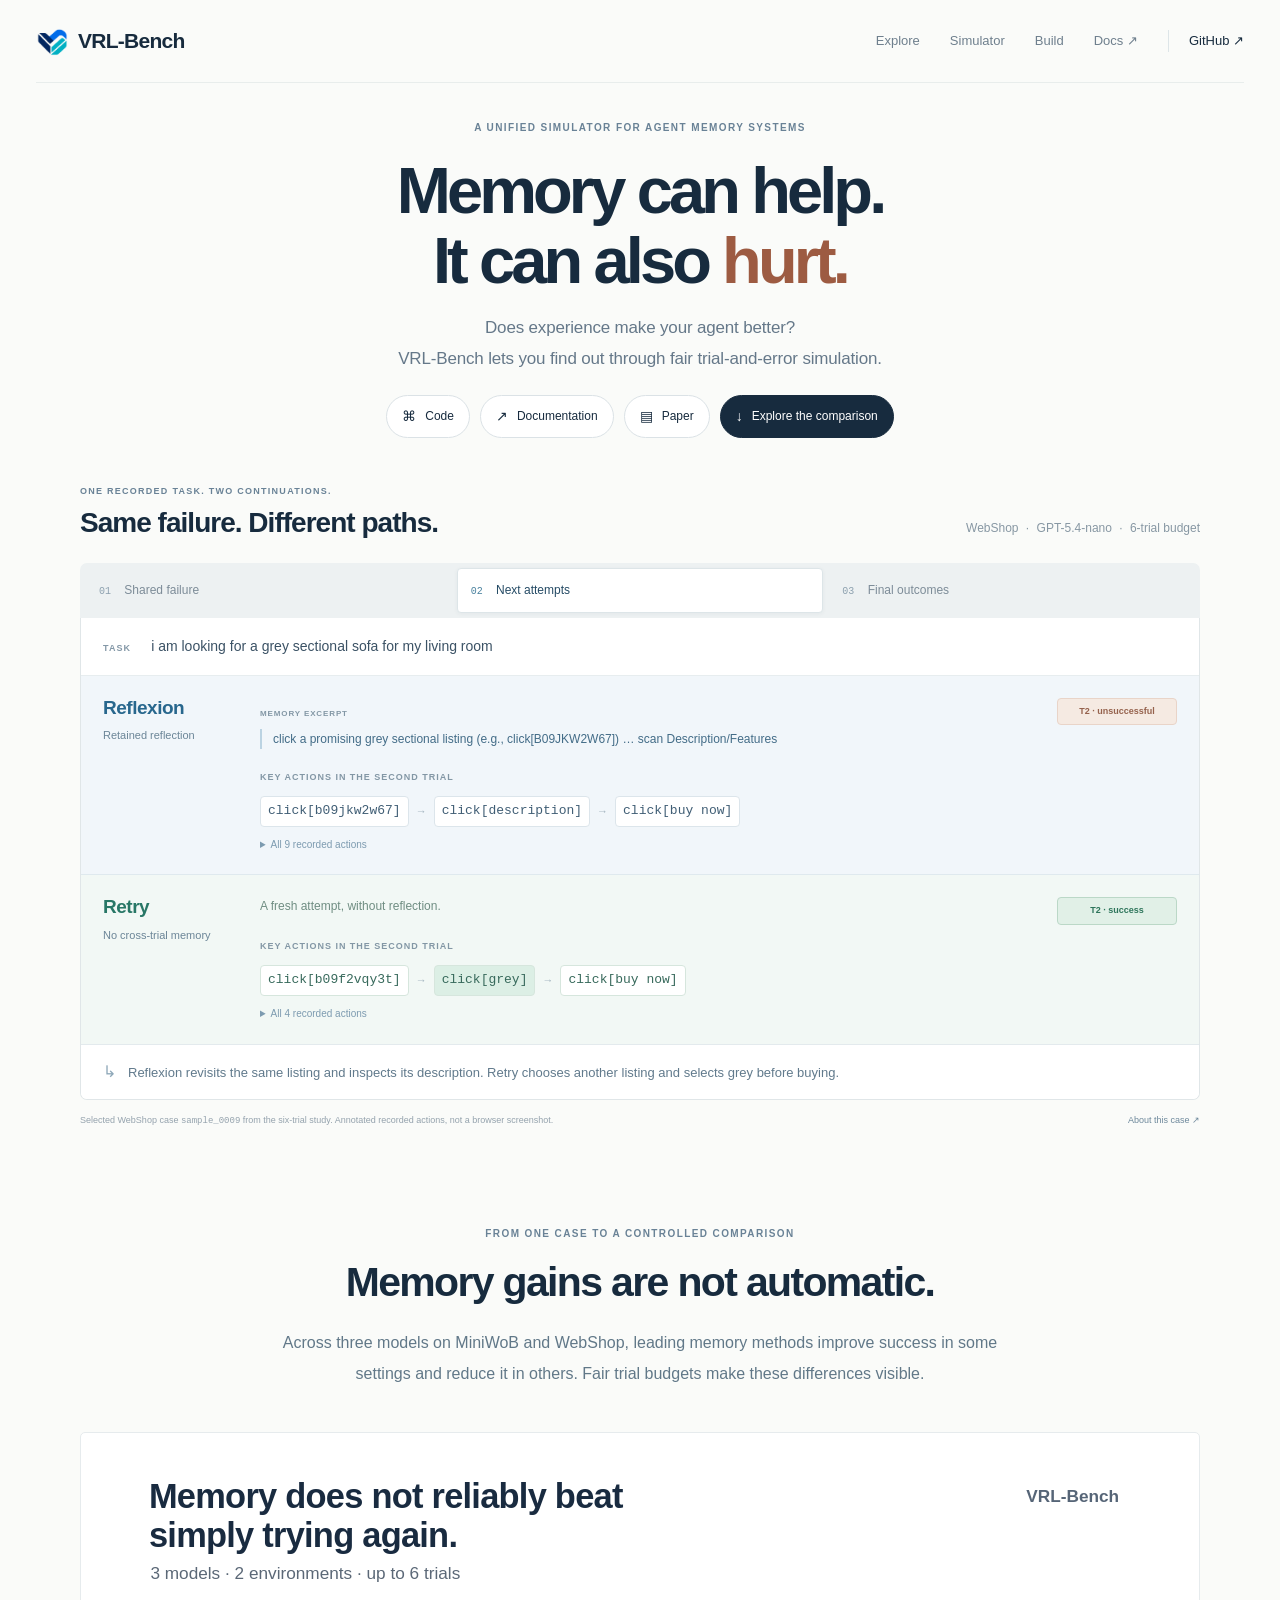
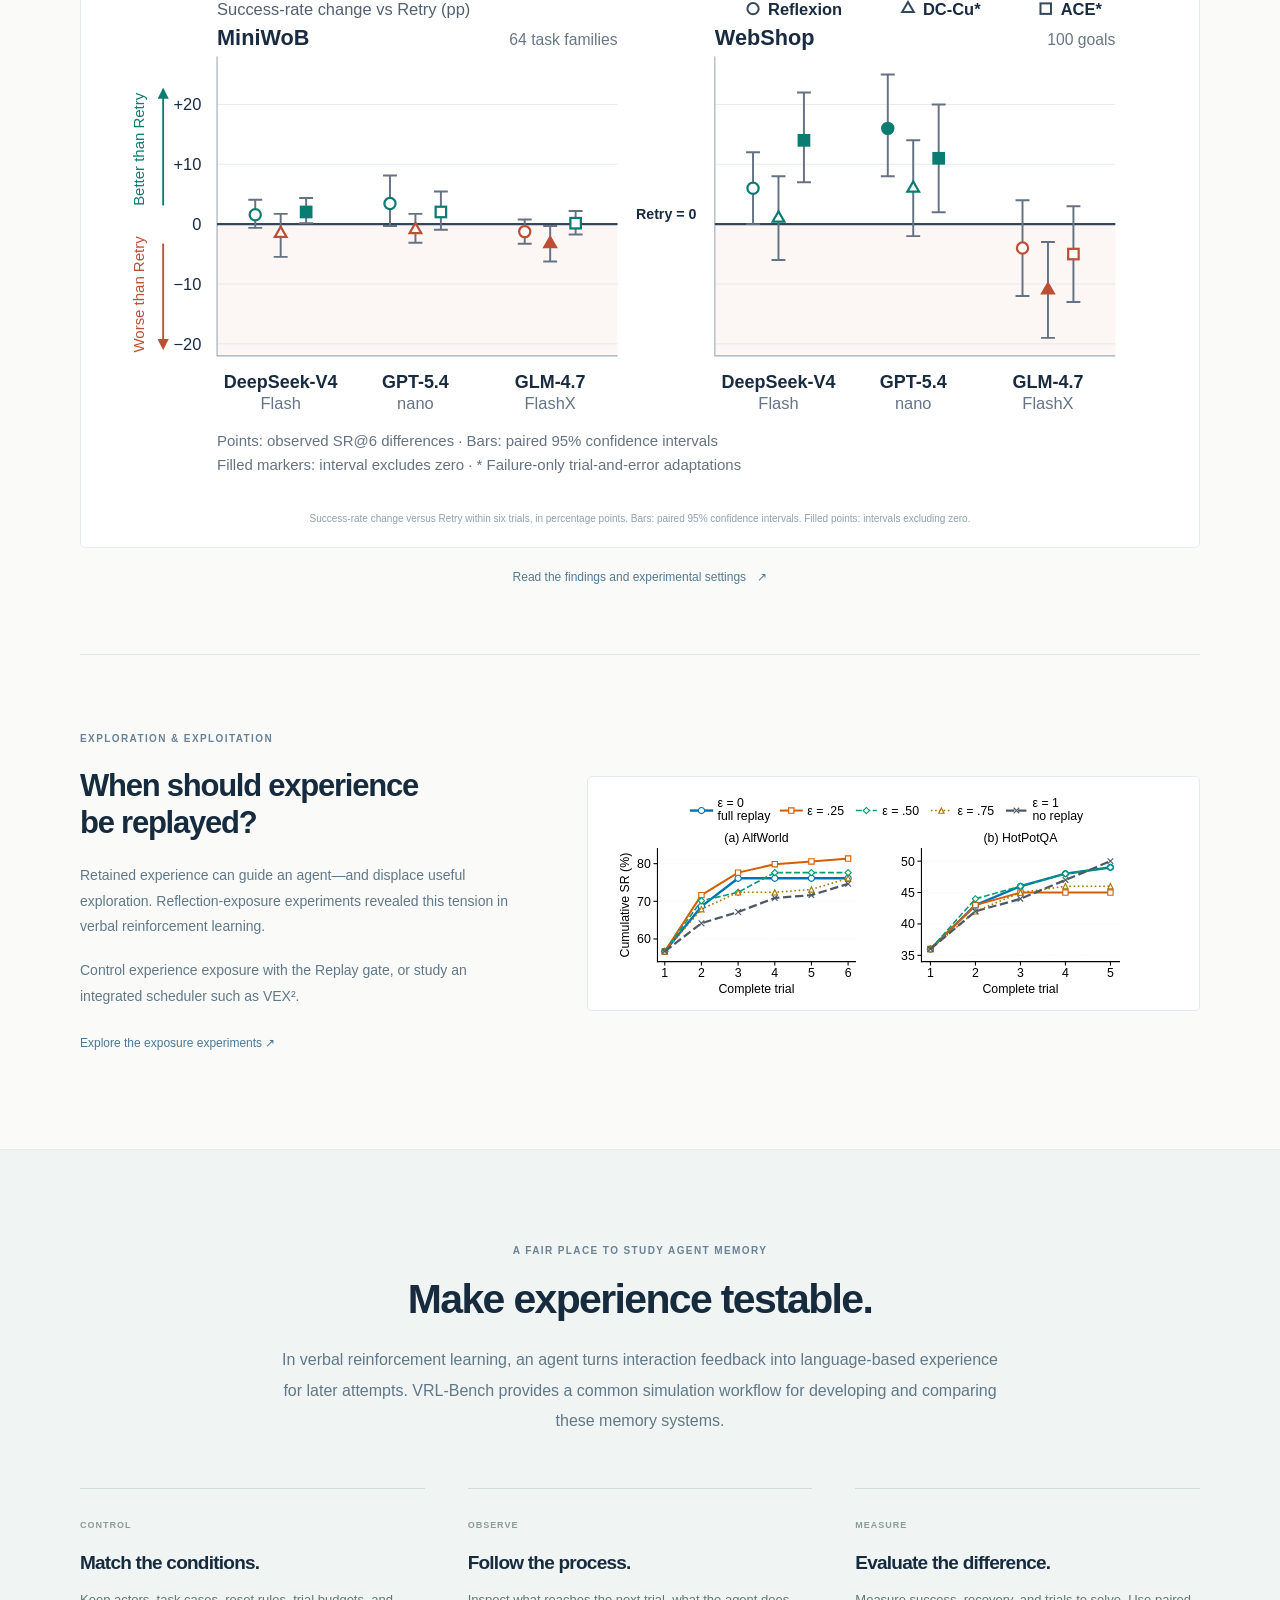
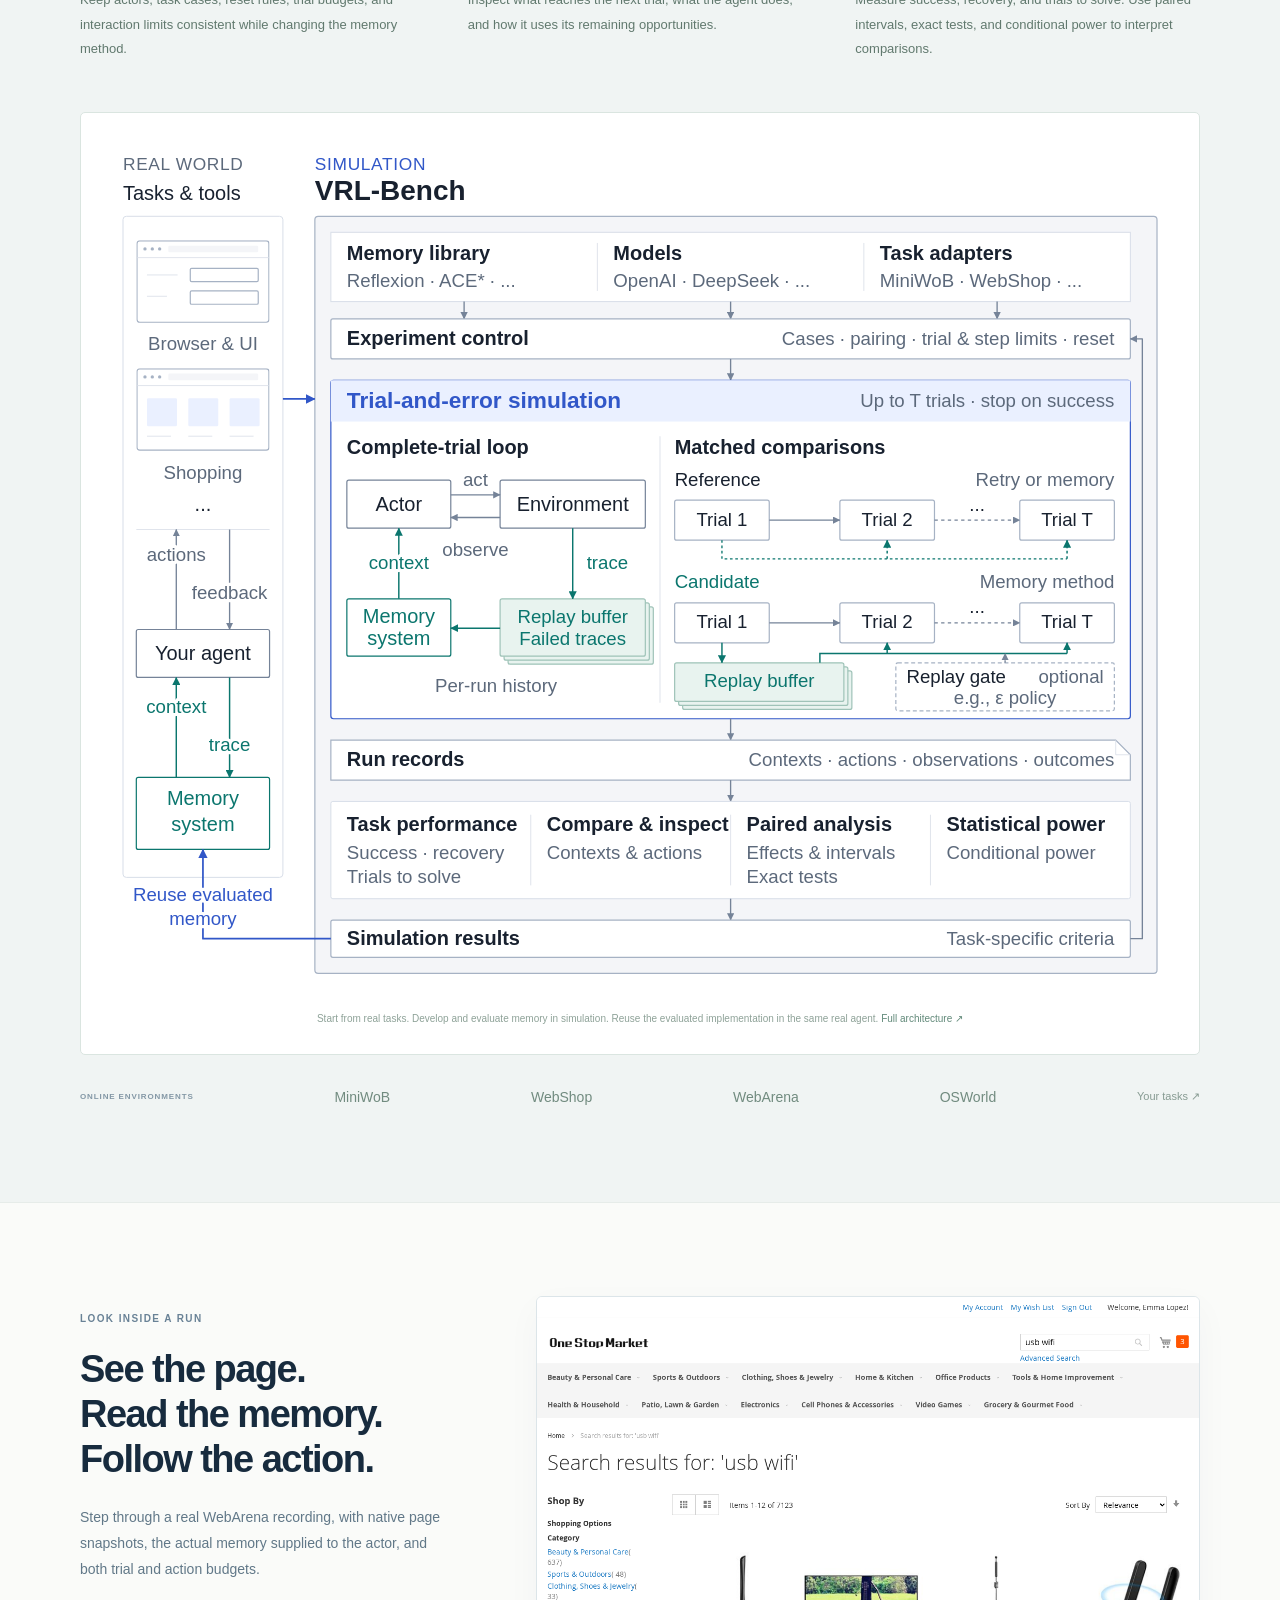
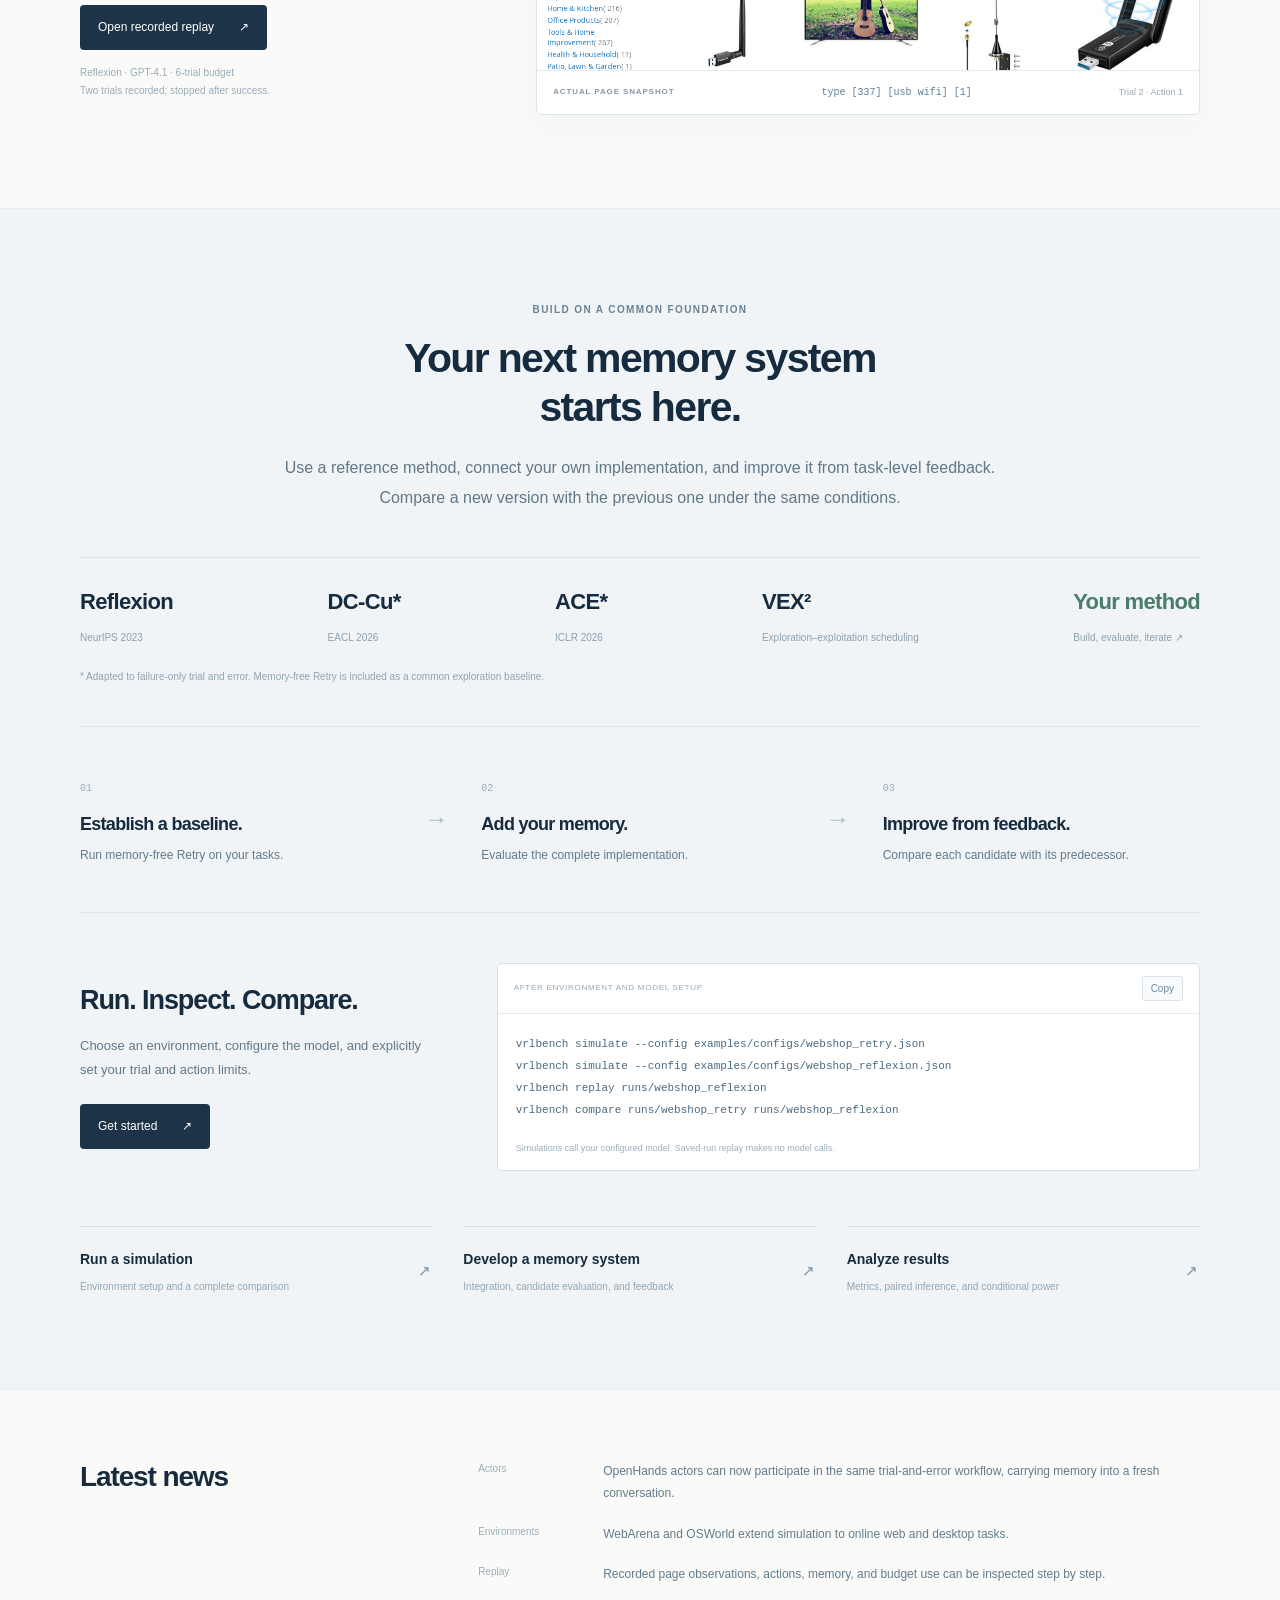
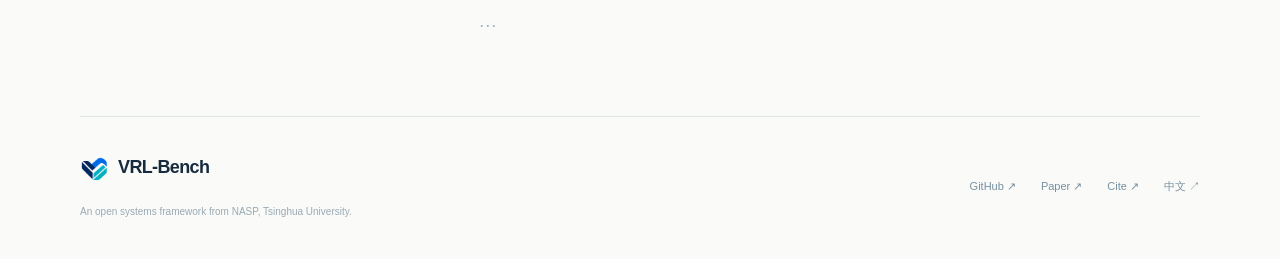
==== website/index.html @ 1a3f20dd "feat: add VRL-Bench project website" ====
<!doctype html>
<html lang="en">
<head>
  <meta charset="utf-8">
  <meta name="viewport" content="width=device-width, initial-scale=1">
  <meta name="description" content="VRL-Bench is a unified simulator for fair comparison of agent memory systems. Follow real trial-and-error comparisons, study experience exposure, and develop your own memory implementation.">
  <meta name="theme-color" content="#fafbf9">
  <title>VRL-Bench — A Unified Simulator for Agent Memory Systems</title>
  <link rel="icon" href="assets/mark.png">
  <link rel="stylesheet" href="styles.css">
  <script src="assets/paired-case.js" defer></script>
  <script src="assets/replay-data.js" defer></script>
  <script src="app.js" defer></script>
  <script src="recorded-viewer.js" defer></script>
</head>
<body>
  <a class="skip-link" href="#main">Skip to content</a>
  <header class="site-header">
    <a class="brand" href="#" aria-label="VRL-Bench home"><img src="assets/mark.png" width="32" height="32" alt=""><span>VRL-Bench</span></a>
    <nav aria-label="Main navigation"><a href="#comparison">Explore</a><a href="#simulator">Simulator</a><a href="#build">Build</a><a href="https://github.com/vrl-bench/vrlbench/blob/main/docs/QUICKSTART.md">Docs ↗</a><a class="nav-github" href="https://github.com/vrl-bench/vrlbench">GitHub ↗</a></nav>
  </header>

  <main id="main">
    <section class="hero wrap">
      <p class="eyebrow">A UNIFIED SIMULATOR FOR AGENT MEMORY SYSTEMS</p>
      <h1>Memory can help.<br>It can also <span>hurt.</span></h1>
      <p class="hero-lead">Does experience make your agent better?<br> VRL-Bench lets you find out through fair trial-and-error simulation.</p>
      <div class="resource-links"><a href="https://github.com/vrl-bench/vrlbench"><span aria-hidden="true">⌘</span> Code</a><a href="https://github.com/vrl-bench/vrlbench/blob/main/docs/QUICKSTART.md"><span aria-hidden="true">↗</span> Documentation</a><a href="https://arxiv.org/abs/2609.12404"><span aria-hidden="true">▤</span> Paper</a><a class="resource-active" href="#comparison"><span aria-hidden="true">↓</span> Explore the comparison</a></div>
    </section>

    <section class="case-study wrap" id="comparison" aria-labelledby="case-heading">
      <div class="case-heading"><div><p class="eyebrow">ONE RECORDED TASK. TWO CONTINUATIONS.</p><h2 id="case-heading">Same failure. Different paths.</h2></div><span class="case-source">WebShop <span>·</span> <span id="case-model">GPT-5.4-nano</span> <span>·</span> 6-trial budget</span></div>
      <div class="story-tabs" role="tablist" aria-label="Explore a recorded paired comparison"><button id="story-tab-0" role="tab" aria-controls="story-panel" aria-selected="false" tabindex="-1" data-stage="0"><span>01</span> Shared failure</button><button id="story-tab-1" role="tab" aria-controls="story-panel" aria-selected="true" tabindex="0" data-stage="1"><span>02</span> Next attempts</button><button id="story-tab-2" role="tab" aria-controls="story-panel" aria-selected="false" tabindex="-1" data-stage="2"><span>03</span> Final outcomes</button></div>
      <div class="story-panel" id="story-panel" role="tabpanel" aria-labelledby="story-tab-1">
        <div class="task-line"><span>TASK</span><p id="case-task">i am looking for a grey sectional sofa for my living room</p></div>
        <div id="shared-scene" hidden><div class="shared-label"><span class="small-label">IDENTICAL FIRST TRIAL</span><span class="badge failure">Unsuccessful</span></div><div class="action-flow" id="shared-actions"></div><p class="shared-memory">No cross-trial memory in either condition.</p></div>
        <div id="paths-scene">
          <article class="method-row reflection-row"><div class="method-name"><h3>Reflexion</h3><span>Retained reflection</span></div><div class="path-detail"><div class="memory-quote"><span class="small-label">MEMORY EXCERPT</span><blockquote id="memory-excerpt"></blockquote></div><div class="path-actions"><span class="small-label">KEY ACTIONS IN THE SECOND TRIAL</span><div class="action-flow" id="reflexion-actions"></div></div></div><span class="badge failure">T2 · unsuccessful</span></article>
          <article class="method-row retry-row"><div class="method-name"><h3>Retry</h3><span>No cross-trial memory</span></div><div class="path-detail"><p class="empty-memory">A fresh attempt, without reflection.</p><div class="path-actions"><span class="small-label">KEY ACTIONS IN THE SECOND TRIAL</span><div class="action-flow" id="retry-actions"></div></div></div><span class="badge success">T2 · success</span></article>
        </div>
        <div id="outcomes-scene" hidden>
          <div class="outcome-method"><div><h3>Reflexion</h3><p>Unsolved through trial 6</p></div><div class="trial-marks" id="reflexion-outcomes"></div></div>
          <div class="outcome-method"><div><h3>Retry</h3><p>Solved on trial 2; stopped</p></div><div class="trial-marks" id="retry-outcomes"></div></div>
        </div>
        <div class="story-explanation"><span class="explanation-mark" aria-hidden="true">↳</span><p id="story-explanation"></p></div>
      </div>
      <div class="case-footnote"><p>Selected WebShop case <code>sample_0009</code> from the six-trial study. Annotated recorded actions, not a browser screenshot.</p><a href="https://github.com/vrl-bench/vrlbench/blob/main/docs/RESEARCH.md#follow-what-memory-changes">About this case ↗</a></div>
    </section>

    <section class="section finding-section wrap" id="findings">
      <div class="section-title"><p class="eyebrow">FROM ONE CASE TO A CONTROLLED COMPARISON</p><h2>Memory gains are not automatic.</h2><p>Across three models on MiniWoB and WebShop, leading memory methods improve success in some settings and reduce it in others. Fair trial budgets make these differences visible.</p></div>
      <figure class="effects-figure"><a href="assets/memory-effects.svg" aria-label="Open the full-size comparison figure"><img src="assets/memory-effects.svg" alt="All eighteen success-rate changes versus memory-free Retry for Reflexion, DC-Cu* and ACE*, across three models on MiniWoB and WebShop. Positive and negative changes appear, with paired 95 percent confidence intervals." loading="lazy"></a><figcaption>Success-rate change versus Retry within six trials, in percentage points. Bars: paired 95% confidence intervals. Filled points: intervals excluding zero.</figcaption></figure>
      <p class="research-link"><a href="https://github.com/vrl-bench/vrlbench/blob/main/docs/RESEARCH.md">Read the findings and experimental settings <span aria-hidden="true">↗</span></a></p>
      <div class="exposure-section"><div><p class="eyebrow">EXPLORATION & EXPLOITATION</p><h3>When should experience<br>be replayed?</h3><p>Retained experience can guide an agent—and displace useful exploration. Reflection-exposure experiments revealed this tension in verbal reinforcement learning.</p><p>Control experience exposure with the Replay gate, or study an integrated scheduler such as VEX².</p><a class="text-link" href="https://github.com/vrl-bench/vrlbench/blob/main/docs/RESEARCH.md#experience-exposure-creates-an-explorationexploitation-decision">Explore the exposure experiments ↗</a></div><a class="exposure-figure" href="assets/reflection-exposure.svg" aria-label="Open reflection exposure experiment figure"><img src="assets/reflection-exposure.svg" alt="Fixed reflection exposure experiments on AlfWorld and HotPotQA show that more replay does not always yield greater success." loading="lazy"></a></div>
    </section>

    <section class="simulator-section section" id="simulator"><div class="wrap">
      <div class="section-title"><p class="eyebrow">A FAIR PLACE TO STUDY AGENT MEMORY</p><h2>Make experience testable.</h2><p>In verbal reinforcement learning, an agent turns interaction feedback into language-based experience for later attempts. VRL-Bench provides a common simulation workflow for developing and comparing these memory systems.</p></div>
      <div class="principles"><article><span class="small-label">CONTROL</span><h3>Match the conditions.</h3><p>Keep actors, task cases, reset rules, trial budgets, and interaction limits consistent while changing the memory method.</p></article><article><span class="small-label">OBSERVE</span><h3>Follow the process.</h3><p>Inspect what reaches the next trial, what the agent does, and how it uses its remaining opportunities.</p></article><article><span class="small-label">MEASURE</span><h3>Evaluate the difference.</h3><p>Measure success, recovery, and trials to solve. Use paired intervals, exact tests, and conditional power to interpret comparisons.</p></article></div>
      <figure class="architecture"><img src="assets/simulator-overview.svg" alt="Real-world tasks and the same agent connect to a trial-and-error simulator with replaceable memory methods, models and environments, controlled replay exposure, and statistical analysis. The evaluated memory implementation returns to the original agent." loading="lazy"><figcaption>Start from real tasks. Develop and evaluate memory in simulation. Reuse the evaluated implementation in the same real agent. <a href="assets/simulator-overview.svg">Full architecture ↗</a></figcaption></figure>
      <div class="support-row"><span class="small-label">ONLINE ENVIRONMENTS</span><a href="https://github.com/vrl-bench/vrlbench/blob/main/docs/QUICKSTART.md#use-miniwob">MiniWoB</a><a href="https://github.com/vrl-bench/vrlbench/blob/main/docs/QUICKSTART.md#webshop-setup">WebShop</a><a href="https://github.com/vrl-bench/vrlbench/blob/main/docs/QUICKSTART.md#use-webarena">WebArena</a><a href="https://github.com/vrl-bench/vrlbench/blob/main/docs/QUICKSTART.md#use-osworld">OSWorld</a><a class="extend-link" href="https://github.com/vrl-bench/vrlbench/blob/main/docs/DEVELOPMENT.md#add-a-task-environment">Your tasks ↗</a></div>
    </div></section>

    <section class="section wrap replay-section" id="inspect"><div class="replay-intro"><div><p class="eyebrow">LOOK INSIDE A RUN</p><h2>See the page.<br>Read the memory.<br>Follow the action.</h2><p>Step through a real WebArena recording, with native page snapshots, the actual memory supplied to the actor, and both trial and action budgets.</p><button class="button dark-button" id="open-run">Open recorded replay <span aria-hidden="true">↗</span></button><p class="run-caption">Reflexion · GPT-4.1 · 6-trial budget<br>Two trials recorded; stopped after success.</p></div><div class="replay-preview"><img src="assets/frame-1fa7bd072421ca25.png" alt="The native WebArena shopping page recorded after the first action of the second trial, showing search results for usb wifi." loading="lazy"><div class="snapshot-caption"><span class="small-label">ACTUAL PAGE SNAPSHOT</span><code>type [337] [usb wifi] [1]</code><span>Trial 2 · Action 1</span></div></div></div></section>

    <section class="section build-section" id="build"><div class="wrap">
      <div class="section-title"><p class="eyebrow">BUILD ON A COMMON FOUNDATION</p><h2>Your next memory system<br>starts here.</h2><p>Use a reference method, connect your own implementation, and improve it from task-level feedback. Compare a new version with the previous one under the same conditions.</p></div>
      <div class="method-library"><a href="https://github.com/vrl-bench/vrlbench/blob/main/docs/DEVELOPMENT.md#reference-implementations">Reflexion <small>NeurIPS 2023</small></a><a href="https://github.com/vrl-bench/vrlbench/blob/main/docs/DEVELOPMENT.md#reference-implementations">DC-Cu* <small>EACL 2026</small></a><a href="https://github.com/vrl-bench/vrlbench/blob/main/docs/DEVELOPMENT.md#reference-implementations">ACE* <small>ICLR 2026</small></a><a href="https://github.com/vrl-bench/vrlbench/blob/main/docs/DEVELOPMENT.md#reference-implementations">VEX² <small>Exploration–exploitation scheduling</small></a><a class="your-method" href="https://github.com/vrl-bench/vrlbench/blob/main/docs/DEVELOPMENT.md">Your method <small>Build, evaluate, iterate ↗</small></a></div>
      <p class="adaptation-note">* Adapted to failure-only trial and error. Memory-free Retry is included as a common exploration baseline.</p>
      <div class="build-flow"><div><span>01</span><h3>Establish a baseline.</h3><p>Run memory-free Retry on your tasks.</p></div><span class="flow-arrow" aria-hidden="true">→</span><div><span>02</span><h3>Add your memory.</h3><p>Evaluate the complete implementation.</p></div><span class="flow-arrow" aria-hidden="true">→</span><div><span>03</span><h3>Improve from feedback.</h3><p>Compare each candidate with its predecessor.</p></div></div>
      <div class="start-block"><div><h3>Run. Inspect. Compare.</h3><p>Choose an environment, configure the model, and explicitly set your trial and action limits.</p><a class="button dark-button" href="https://github.com/vrl-bench/vrlbench/blob/main/docs/QUICKSTART.md">Get started <span aria-hidden="true">↗</span></a></div><div class="command-block"><div class="command-header"><span>AFTER ENVIRONMENT AND MODEL SETUP</span><button id="copy-command">Copy</button></div><pre><code id="example-command">vrlbench simulate --config examples/configs/webshop_retry.json
vrlbench simulate --config examples/configs/webshop_reflexion.json
vrlbench replay runs/webshop_reflexion
vrlbench compare runs/webshop_retry runs/webshop_reflexion</code></pre><p>Simulations call your configured model. Saved-run replay makes no model calls.</p></div></div>
      <div class="doc-links"><a href="https://github.com/vrl-bench/vrlbench/blob/main/docs/QUICKSTART.md"><span>Run a simulation</span><small>Environment setup and a complete comparison</small><b aria-hidden="true">↗</b></a><a href="https://github.com/vrl-bench/vrlbench/blob/main/docs/DEVELOPMENT.md"><span>Develop a memory system</span><small>Integration, candidate evaluation, and feedback</small><b aria-hidden="true">↗</b></a><a href="https://github.com/vrl-bench/vrlbench/blob/main/docs/STATISTICS.md"><span>Analyze results</span><small>Metrics, paired inference, and conditional power</small><b aria-hidden="true">↗</b></a></div>
    </div></section>

    <section class="news-section wrap"><h2>Latest news</h2><ul><li><span>Actors</span><a href="https://github.com/vrl-bench/vrlbench/blob/main/docs/SIMULATION.md#openhands-actor">OpenHands actors can now participate in the same trial-and-error workflow, carrying memory into a fresh conversation.</a></li><li><span>Environments</span><a href="https://github.com/vrl-bench/vrlbench/blob/main/docs/QUICKSTART.md">WebArena and OSWorld extend simulation to online web and desktop tasks.</a></li><li><span>Replay</span><a href="#inspect">Recorded page observations, actions, memory, and budget use can be inspected step by step.</a></li><li class="news-more" aria-label="Earlier updates">…</li></ul></section>
  </main>

  <footer class="wrap"><div><a class="brand" href="#"><img src="assets/mark.png" width="29" height="29" alt=""><span>VRL-Bench</span></a><p>An open systems framework from NASP, Tsinghua University.</p></div><div class="footer-links"><a href="https://github.com/vrl-bench/vrlbench">GitHub ↗</a><a href="https://arxiv.org/abs/2609.12404">Paper ↗</a><a href="https://github.com/vrl-bench/vrlbench/blob/main/CITATION.bib">Cite ↗</a><a href="https://github.com/vrl-bench/vrlbench/blob/main/README.zh-CN.md">中文 ↗</a></div></footer>

  <dialog id="run-dialog" aria-labelledby="run-title">
    <div class="run-header"><div><p class="small-label">RECORDED RUN</p><h2 id="run-title">WebArena · Reflexion · GPT-4.1</h2><p id="run-task"></p></div><button id="close-run" aria-label="Close recorded replay">×</button></div>
    <div class="run-control"><button id="run-prev" aria-label="Previous recorded action">←</button><label for="run-position" class="visually-hidden">Recorded position</label><select id="run-position"></select><button id="run-next" aria-label="Next recorded action">→</button><div class="phase-buttons"><button id="run-before" aria-pressed="false">Before</button><button id="run-after" aria-pressed="true">After</button></div></div>
    <div class="run-workspace"><div class="run-page"><img id="run-image" alt="Native page snapshot at the selected replay position"><span class="small-label">RECORDED ACTION</span><code id="run-action"></code></div><aside><span class="small-label">ACTUAL MEMORY CONTEXT</span><pre id="run-memory"></pre><div class="run-state"><p id="run-progress"></p><p id="run-budget"></p><p id="run-outcome"></p></div></aside></div>
    <p class="run-note">A recorded functional example. Page snapshots and context are from the saved run; playback makes no model calls.</p>
  </dialog>
</body>
</html>
---- website/styles.css ----
:root {
  --ink: #172b3e;
  --muted: #647787;
  --blue: #246390;
  --teal: #267969;
  --line: #dde5e8;
  --paper: #fafbf9;
  --font: Inter, -apple-system, BlinkMacSystemFont, "Segoe UI", sans-serif;
  --mono: "SFMono-Regular", Consolas, "Liberation Mono", monospace;
}
* { box-sizing: border-box; }
html { scroll-behavior: smooth; scroll-padding-top: 30px; }
body { margin: 0; background: var(--paper); color: var(--ink); font: 16px/1.75 var(--font); -webkit-font-smoothing: antialiased; }
[hidden] { display: none !important; }
a { color: inherit; text-decoration: none; }
button, select, input { font: inherit; }
button { cursor: pointer; }
button:disabled { opacity: .35; cursor: default; }
button:focus-visible, a:focus-visible, select:focus-visible { outline: 3px solid #5d9dbd; outline-offset: 4px; }
img { display: block; max-width: 100%; }
p { margin: 0 0 18px; }
h1, h2, h3 { margin: 0; letter-spacing: -.04em; font-weight: 600; line-height: 1.18; }
h2 { font-size: clamp(30px, 3.2vw, 42px); }
h3 { font-size: 24px; }
.wrap { width: min(1120px, calc(100% - 72px)); margin: 0 auto; }
.visually-hidden { position: absolute; width: 1px; height: 1px; margin: -1px; padding: 0; overflow: hidden; clip: rect(0,0,0,0); white-space: nowrap; border: 0; }
.skip-link { position: fixed; top: -90px; left: 16px; background: #fff; color: var(--ink); padding: 10px 16px; z-index: 50; }
.skip-link:focus { top: 10px; }
.site-header { max-width: 1320px; width: calc(100% - 72px); height: 83px; margin: auto; display: flex; justify-content: space-between; align-items: center; gap: 35px; border-bottom: 1px solid #e8edec; }
.brand { display: inline-flex; align-items: center; gap: 10px; font-size: 21px; letter-spacing: -.035em; font-weight: 650; white-space: nowrap; }
.brand img { width: 32px; height: 32px; object-fit: contain; }
.site-header nav { display: flex; gap: 30px; align-items: center; font-size: 13px; color: #6e7f8d; }
.site-header nav a:hover { color: var(--ink); }
.nav-github { color: var(--ink); padding-left: 20px; border-left: 1px solid var(--line); }
.eyebrow { color: #698296; font-size: 10px; line-height: 1.6; letter-spacing: .14em; font-weight: 650; margin: 0 0 20px; }
.hero { text-align: center; padding: 37px 0 31px; }
.hero h1 { font-size: clamp(46px, 5.1vw, 65px); letter-spacing: -.06em; line-height: 1.07; font-weight: 570; }
.hero h1 span { color: #9d5b42; }
.hero-lead { max-width: 760px; margin: 18px auto 21px; font-size: 17px; line-height: 1.8; color: #657889; letter-spacing: -.01em; }
.resource-links { display: flex; justify-content: center; flex-wrap: wrap; gap: 10px; }
.resource-links a { border: 1px solid #dbe2e6; border-radius: 24px; padding: 8px 15px; font-size: 12px; background: #fff; display: inline-flex; gap: 9px; align-items: center; }
.resource-links a:hover { border-color: #a7becd; background: #f0f5f7; }
.resource-links .resource-active { background: var(--ink); border-color: var(--ink); color: #fff; }
.resource-links .resource-active:hover { background: #24425b; }
.resource-links span { font-size: 14px; }
.case-study { margin-top: 15px; }
.case-heading { display: flex; align-items: flex-end; justify-content: space-between; gap: 20px; margin-bottom: 24px; }
.case-heading .eyebrow { margin-bottom: 8px; font-size: 9px; }
.case-heading h2 { font-size: 28px; letter-spacing: -.035em; }
.case-source { font-size: 11px; line-height: 1.8; color: #8797a3; text-align: right; }
.case-source > span:not(#case-model) { padding: 0 4px; }
.story-tabs { display: flex; background: #edf1f2; padding: 5px; border-radius: 7px 7px 0 0; gap: 5px; }
.story-tabs button { flex: 1; background: transparent; color: #7d8c98; border: 1px solid transparent; border-radius: 4px; padding: 11px 13px; font-size: 12px; text-align: left; }
.story-tabs button span { font: 10px var(--mono); margin-right: 10px; color: #8da1af; }
.story-tabs button[aria-selected="true"] { background: #fff; color: #254b65; box-shadow: 0 1px 4px #24394d0d; border-color: #dde5e8; }
.story-tabs button[aria-selected="true"] span { color: #49819e; }
.story-panel { border: 1px solid #e0e6e8; border-top: 0; border-radius: 0 0 7px 7px; background: #fff; overflow: hidden; min-height: 320px; }
.task-line { display: flex; align-items: baseline; gap: 20px; padding: 16px 22px; border-bottom: 1px solid #e7edef; }
.task-line > span { font-size: 9px; font-weight: 650; letter-spacing: .12em; color: #8498a7; }
.task-line p { margin: 0; font-size: 14px; color: #3b5265; }
.small-label { display: inline-block; font-size: 9px; letter-spacing: .11em; font-weight: 650; line-height: 1.6; color: #8397a5; }
.method-row { display: grid; grid-template-columns: 135px minmax(0,1fr) 120px; gap: 22px; padding: 21px 22px; align-items: start; }
.reflection-row { background: #f1f6fa; border-bottom: 1px solid #dfe9ee; }
.retry-row { background: #f2f8f5; }
.method-name h3 { font-size: 19px; font-weight: 600; letter-spacing: -.025em; color: #28678d; }
.retry-row .method-name h3 { color: #287766; }
.method-name > span { display: block; font-size: 10px; line-height: 1.65; margin-top: 7px; color: #8197a6; }
.path-detail { min-width: 0; }
.memory-quote { margin-bottom: 12px; }
.memory-quote .small-label { font-size: 8px; }
blockquote { margin: 4px 0 0; color: #436c87; font-size: 12px; line-height: 1.7; font-style: normal; padding-left: 11px; border-left: 2px solid #bbd3e2; }
.empty-memory { font-size: 12px; color: #6f8d82; margin: 0 0 13px; }
.action-flow { display: flex; gap: 5px 7px; flex-wrap: wrap; align-items: center; margin-top: 7px; }
.action-flow code { font: 10px/1.6 var(--mono); background: #fff; border: 1px solid #dce5eb; border-radius: 4px; padding: 4px 7px; color: #405e75; overflow-wrap: anywhere; }
.retry-row .action-flow code { border-color: #d6e6dd; color: #386a5c; }
.action-flow .highlight-action { background: #dcefe5; border-color: #95c3ac; color: #28674e; }
.action-flow .action-arrow { color: #a3b4bf; font-size: 11px; }
.raw-actions { margin-top: 9px; }
.raw-actions summary { cursor: pointer; font-size: 10px; color: #7d9bb0; }
.raw-actions ol { padding-left: 20px; font: 11px/1.9 var(--mono); color: #58768d; }
.raw-actions li { overflow-wrap: anywhere; }
.raw-actions > p { color: #7b97aa; font-size: 11px; margin: 18px 0 8px; }
.raw-actions pre { white-space: pre-wrap; overflow-wrap: anywhere; font: 11px/1.9 var(--mono); background: #fff; border: 1px solid #dbe5ed; padding: 13px; border-radius: 4px; color: #698294; max-height: 270px; overflow: auto; }
.action-flow code { font-size: 12px; }
.badge { display: inline-block; border-radius: 4px; padding: 5px 8px; font-size: 9px; font-weight: 550; line-height: 1.7; white-space: nowrap; text-align: center; }
.failure { color: #95624d; background: #f5eae2; border: 1px solid #e9d4c8; }
.success { color: #2e755b; background: #e1f0e7; border: 1px solid #bbd8c7; }
.method-row > .badge { margin-top: 1px; }
.story-explanation { display: flex; align-items: baseline; gap: 12px; background: #fff; border-top: 1px solid #e3eaed; padding: 13px 22px; color: #6c8090; }
.explanation-mark { font-size: 16px; color: #8da7b8; }
.story-explanation p { font-size: 12px; line-height: 1.8; margin: 0; }
.case-footnote { display: flex; justify-content: space-between; gap: 24px; font-size: 9px; color: #94a2ad; line-height: 1.8; margin-top: 12px; }
.case-footnote p { margin: 0; }
.case-footnote a { color: #6e899c; white-space: nowrap; }
#shared-scene { padding: 29px 24px 27px; min-height: 231px; }
.shared-label { display: flex; justify-content: space-between; align-items: center; margin-bottom: 20px; }
#shared-actions code { font-size: 13px; padding: 7px 10px; }
.shared-memory { margin: 22px 0 0; color: #8396a4; font-size: 12px; }
#outcomes-scene { min-height: 231px; padding: 8px 24px; }
.outcome-method { display: flex; align-items: center; justify-content: space-between; gap: 25px; padding: 24px 0; }
.outcome-method + .outcome-method { border-top: 1px solid #e4ebee; }
.outcome-method h3 { font-size: 20px; margin-bottom: 5px; }
.outcome-method p { margin: 0; color: #899ba7; font-size: 11px; }
.trial-marks { display: flex; align-items: center; gap: 11px; }
.trial-mark { display: flex; flex-direction: column; align-items: center; gap: 4px; }
.trial-mark b { display: grid; place-items: center; width: 31px; height: 31px; border: 1px solid #d8dfe4; border-radius: 50%; background: #f8fafb; color: #9aa9b2; font-size: 14px; font-weight: 400; }
.trial-mark small { font-size: 8px; color: #94a4af; }
.trial-mark.failed b { border-color: #e1cbbf; color: #a17c64; background: #faf3ed; }
.trial-mark.solved b { border-color: #8cbda5; color: #277353; background: #e4f3e9; }
.trial-mark.unrun b { border-style: dashed; color: #bbc5cc; background: #fff; }
.section { padding: 93px 0; }
.section-title { text-align: center; max-width: 780px; margin: 0 auto 43px; }
.section-title .eyebrow { margin-bottom: 16px; }
.section-title > p:not(.eyebrow) { font-size: 16px; line-height: 1.9; color: #788b9a; margin: 22px auto 0; max-width: 735px; }
.finding-section { margin-top: 4px; }
.effects-figure { margin: 0 auto; background: #fff; border: 1px solid #e6ebed; border-radius: 5px; padding: 29px 35px 19px; }
.effects-figure img { width: 100%; }
figcaption { color: #90a1ae; font-size: 10px; line-height: 1.8; }
.effects-figure figcaption { text-align: center; margin-top: 18px; }
.research-link { text-align: center; font-size: 12px; color: #517a96; margin: 19px 0 0; }
.research-link a span { margin-left: 8px; }
.exposure-section { display: grid; grid-template-columns: 1fr 1.4fr; align-items: center; gap: 70px; padding-top: 76px; margin-top: 66px; border-top: 1px solid #e1e8ea; }
.exposure-section h3 { font-size: 31px; line-height: 1.2; margin-bottom: 21px; }
.exposure-section p:not(.eyebrow) { color: #7e909e; font-size: 14px; line-height: 1.85; }
.text-link { font-size: 12px; color: #4b7896; }
.exposure-figure { display: block; border: 1px solid #e3e9ec; background: #fff; border-radius: 5px; padding: 14px; }
.simulator-section { background: #f0f4f3; border-block: 1px solid #e6ece9; }
.principles { display: grid; grid-template-columns: repeat(3,1fr); gap: 43px; margin: 51px 0 50px; }
.principles article { padding-top: 20px; border-top: 1px solid #cfddda; }
.principles .small-label { color: #8a9d97; }
.principles h3 { font-size: 19px; margin: 15px 0 14px; }
.principles p { color: #7d9089; font-size: 13px; line-height: 1.9; margin: 0; }
.architecture { margin: 0; background: #fff; border: 1px solid #dae5e0; border-radius: 5px; padding: 26px; }
.architecture img { width: 100%; }
.architecture figcaption { margin-top: 18px; text-align: center; color: #8ea298; }
.architecture figcaption a { color: #628a7a; white-space: nowrap; }
.support-row { display: flex; align-items: center; justify-content: space-between; gap: 24px; flex-wrap: wrap; margin-top: 30px; color: #718b7f; }
.support-row > a { font-size: 14px; }
.support-row .small-label { font-size: 8px; }
.support-row .extend-link { font-size: 11px; color: #879b92; }
.replay-intro { display: grid; grid-template-columns: .85fr 1.5fr; gap: 80px; align-items: center; }
.replay-intro h2 { font-size: 38px; }
.replay-intro > div > p:not(.eyebrow):not(.run-caption) { font-size: 14px; color: #7f909d; line-height: 1.85; margin: 23px 0; }
.button { display: inline-flex; justify-content: space-between; align-items: center; gap: 25px; padding: 11px 17px; min-height: 44px; border-radius: 4px; font-size: 12px; border: 1px solid transparent; }
.dark-button { background: #1d3448; color: #fff; }
.dark-button:hover { background: #31516c; }
.run-caption { font-size: 10px; color: #9aabb6; line-height: 1.8; margin: 14px 0 0; }
.replay-preview { border: 1px solid #dce5e9; border-radius: 6px; overflow: hidden; background: #fff; box-shadow: 0 12px 35px #293e4e09; }
.replay-preview img { width: 100%; }
.snapshot-caption { display: flex; flex-wrap: wrap; justify-content: space-between; gap: 6px 18px; border-top: 1px solid #e5ecef; padding: 14px 16px; align-items: center; }
.snapshot-caption .small-label { font-size: 8px; }
.snapshot-caption code { font: 10px var(--mono); color: #5c7e96; }
.snapshot-caption > span:last-child { font-size: 9px; color: #96a8b4; }
.build-section { background: #f0f4f7; border-block: 1px solid #e5ebef; }
.method-library { display: flex; justify-content: space-between; gap: 30px; padding-top: 25px; border-top: 1px solid #d6e1e8; }
.method-library > a { font-size: 22px; font-weight: 550; letter-spacing: -.03em; }
.method-library small { display: block; font-size: 10px; line-height: 1.7; color: #8ba0af; letter-spacing: 0; font-weight: 400; margin-top: 8px; }
.method-library .your-method { color: #487d6b; }
.adaptation-note { color: #91a4b0; font-size: 10px; margin: 22px 0 0; }
.build-flow { display: grid; grid-template-columns: 1fr 30px 1fr 30px 1fr; gap: 27px; padding: 45px 0; margin-top: 40px; border-block: 1px solid #dce6ed; }
.build-flow > div > span { color: #9aafbf; font: 10px var(--mono); }
.build-flow h3 { font-size: 18px; margin: 14px 0 10px; }
.build-flow p { margin: 0; color: #859ba9; font-size: 12px; line-height: 1.8; }
.flow-arrow { align-self: center; color: #a8bcc9; font-size: 24px; }
.start-block { display: grid; grid-template-columns: .75fr 1.5fr; gap: 65px; align-items: center; margin-top: 50px; }
.start-block h3 { font-size: 27px; }
.start-block > div > p { font-size: 13px; color: #8299aa; line-height: 1.85; margin: 17px 0 22px; }
.command-block { border: 1px solid #d3dfe7; background: #fff; border-radius: 5px; overflow: hidden; }
.command-header { display: flex; align-items: center; justify-content: space-between; gap: 15px; padding: 12px 16px; border-bottom: 1px solid #e4ebf0; }
.command-header > span { font-size: 8px; letter-spacing: .09em; color: #94a8b6; }
.command-header button { border: 1px solid #d9e3e9; border-radius: 3px; background: #f8fafc; font-size: 10px; padding: 3px 8px; color: #6c8ca2; }
.command-block pre { margin: 0; padding: 19px 18px; overflow-x: auto; color: #496a81; font: 11px/2 var(--mono); }
.command-block > p { font-size: 9px !important; color: #99aebc !important; padding: 0 18px 13px; margin: 0 !important; }
.doc-links { display: grid; grid-template-columns: repeat(3,1fr); gap: 30px; margin-top: 55px; }
.doc-links a { border-top: 1px solid #d5e1e9; padding-top: 20px; display: grid; grid-template-columns: 1fr 15px; gap: 7px 12px; }
.doc-links span { font-size: 14px; font-weight: 550; }
.doc-links small { font-size: 10px; color: #91a6b5; grid-column: 1; line-height: 1.8; }
.doc-links b { font-size: 15px; font-weight: 400; color: #7795aa; grid-column: 2; grid-row: 1/3; align-self: center; }
.news-section { padding: 70px 0 60px; display: grid; grid-template-columns: 1fr 2.2fr; gap: 70px; }
.news-section h2 { font-size: 28px; }
.news-section ul { list-style: none; padding: 0; margin: 0; }
.news-section li { display: grid; grid-template-columns: 100px 1fr; gap: 25px; font-size: 12px; line-height: 1.85; padding-bottom: 18px; }
.news-section li > span { font-size: 10px; color: #9aaeb9; }
.news-section li > a { color: #6a8293; }
.news-section .news-more { color: #a5b5bf; font-size: 19px; }
footer { border-top: 1px solid #e0e7ea; padding: 35px 0 40px; display: flex; justify-content: space-between; align-items: center; gap: 30px; }
footer .brand { font-size: 18px; }
footer .brand img { width: 28px; height: 28px; }
footer p { font-size: 10px; color: #99a9b3; margin: 12px 0 0; }
.footer-links { display: flex; gap: 25px; font-size: 11px; color: #768f9f; }
#run-dialog { width: min(1200px,calc(100% - 36px)); max-height: calc(100dvh - 40px); padding: 0; border: 1px solid #b9c9d4; border-radius: 8px; background: #fff; color: var(--ink); box-shadow: 0 30px 100px #10223850; }
#run-dialog::backdrop { background: #102134b8; backdrop-filter: blur(3px); }
.run-header { display: flex; gap: 20px; justify-content: space-between; align-items: flex-start; padding: 20px 24px; border-bottom: 1px solid #e2e9ed; }
.run-header .small-label { margin-bottom: 7px; }
.run-header h2 { font-size: 20px; }
.run-header #run-task { font-size: 12px; color: #8a9fac; margin: 8px 0 0; }
#close-run { border: 0; background: none; font-size: 28px; color: #7d97a9; min-width: 35px; min-height: 35px; }
.run-control { display: flex; align-items: center; gap: 9px; padding: 13px 24px; background: #f5f8fa; border-bottom: 1px solid #e2eaef; }
.run-control button { border: 1px solid #d6e2e9; background: #fff; color: #67879c; min-width: 35px; min-height: 32px; border-radius: 4px; font-size: 12px; }
#run-position { flex: 1; padding: 7px 10px; max-width: 700px; font-size: 12px; border: 1px solid #d7e2e8; border-radius: 4px; color: #5c7d93; background: #fff; }
.phase-buttons { display: flex; margin-left: auto; gap: 5px; }
.phase-buttons button { padding: 4px 9px; }
.phase-buttons button[aria-pressed="true"] { color: #285e86; background: #e6f0f7; border-color: #b9cfdf; }
.run-workspace { display: grid; grid-template-columns: minmax(0,1.7fr) minmax(240px,1fr); gap: 0; }
.run-page { min-width: 0; padding: 22px; }
#run-image { width: 100%; aspect-ratio: 16/9; object-fit: contain; background: #f3f7fa; border: 1px solid #e0e8ee; margin-bottom: 18px; }
#run-image { max-height: min(310px,38dvh); }
#run-action { display: block; margin-top: 8px; padding: 12px; background: #eef5fa; border-left: 2px solid #7ca6c2; font: 12px/1.7 var(--mono); white-space: pre-wrap; overflow-wrap: anywhere; max-height: 130px; overflow: auto; color: #386381; }
.run-workspace aside { border-left: 1px solid #e3ebef; padding: 22px; min-width: 0; }
#run-memory { font: 12px/1.8 var(--mono); white-space: pre-wrap; overflow-wrap: anywhere; background: #f0f7f4; border: 1px solid #dae9e1; color: #568272; padding: 13px; max-height: 230px; overflow: auto; }
.run-state { border-top: 1px solid #e2eaef; padding-top: 12px; margin-top: 16px; }
.run-state p { font-size: 11px; color: #89a0af; margin: 3px 0; }
#run-outcome[data-status="success"] { color: #2a8062; }
#run-outcome[data-status="failure"] { color: #9a674f; }
.run-note { padding: 12px 24px; margin: 0; border-top: 1px solid #e2ebf0; font-size: 10px; color: #96aab8; }
.section-title > p:not(.eyebrow), .exposure-section p:not(.eyebrow), .replay-intro > div > p:not(.eyebrow):not(.run-caption), .start-block > div > p { color: #617888; }
.principles p { color: #61796e; }
.build-flow p, .news-section li > a { color: #627b8c; }
.method-name > span { color: #6b8597; font-size: 11px; }
.story-explanation p { color: #617a8c; font-size: 13px; }
.case-source { font-size: 12px; }
.action-flow code { font-size: 13px; }
@media (max-width: 1000px) {
  .method-row { grid-template-columns: 115px minmax(0,1fr) 105px; gap: 15px; padding: 19px; }
  .badge { font-size: 8px; }
  .exposure-section { gap: 40px; }
  .replay-intro { gap: 45px; }
  .replay-intro h2 { font-size: 33px; }
  .method-library { gap: 22px; }
  .method-library > a { font-size: 20px; }
  .start-block { gap: 40px; }
  .command-block pre { font-size: 10px; }
}
@media (max-width: 760px) {
  .wrap { width: calc(100% - 42px); }
  .site-header { width: calc(100% - 42px); height: 72px; }
  .site-header nav { gap: 20px; font-size: 12px; }
  .site-header nav a:nth-child(2) { display: none; }
  .brand { font-size: 19px; }
  .hero { padding: 50px 0 35px; }
  .hero h1 { font-size: 60px; }
  .hero-lead { font-size: 16px; }
  .case-heading { display: block; }
  .case-heading h2 { font-size: 25px; }
  .case-source { display: block; text-align: left; margin-top: 11px; }
  .method-row { grid-template-columns: 1fr auto; gap: 13px; }
  .method-name { display: flex; align-items: baseline; gap: 13px; }
  .method-name > span { margin: 0; }
  .path-detail { grid-column: 1/3; grid-row: 2; }
  .method-row > .badge { grid-column: 2; grid-row: 1; }
  .action-flow code { font-size: 11px; }
  .story-panel { min-height: 390px; }
  .case-footnote { font-size: 9px; }
  .section { padding: 70px 0; }
  .section-title > p:not(.eyebrow) { font-size: 14px; }
  .effects-figure { padding: 16px 12px; }
  .exposure-section { grid-template-columns: 1fr; gap: 29px; padding-top: 48px; margin-top: 45px; }
  .exposure-section h3 br { display: none; }
  .principles { gap: 24px; }
  .principles h3 { font-size: 17px; }
  .principles p { font-size: 12px; }
  .architecture { padding: 14px; }
  .support-row { justify-content: flex-start; gap: 17px 28px; }
  .replay-intro { grid-template-columns: 1fr; gap: 30px; }
  .replay-intro h2 br { display: none; }
  .replay-intro > div > p:not(.eyebrow):not(.run-caption) { max-width: 600px; }
  .method-library { display: grid; grid-template-columns: repeat(3,1fr); gap: 25px; }
  .build-flow { gap: 14px; grid-template-columns: 1fr 18px 1fr 18px 1fr; }
  .build-flow h3 { font-size: 16px; }
  .start-block { grid-template-columns: 1fr; gap: 27px; }
  .command-block pre { font-size: 12px; }
  .doc-links { gap: 20px; }
  .news-section { grid-template-columns: 1fr; gap: 30px; padding-top: 50px; }
  .run-workspace { grid-template-columns: 1fr; }
  .run-workspace aside { border-left: 0; border-top: 1px solid #e2ebf0; }
  #run-memory { max-height: 210px; }
}
@media (max-width: 480px) {
  .wrap { width: calc(100% - 32px); }
  .site-header { width: calc(100% - 32px); height: 65px; gap: 20px; }
  .site-header nav a:not(.nav-github) { display: none; }
  .nav-github { border: 0; padding-left: 0; }
  .brand img { width: 29px; height: 29px; }
  .hero { padding: 43px 0 29px; }
  .eyebrow { font-size: 8px; letter-spacing: .11em; }
  .hero h1 { font-size: 49px; }
  .hero-lead { font-size: 14px; margin-top: 22px; }
  .hero-lead br { display: none; }
  .resource-links { gap: 7px; }
  .resource-links a { padding: 6px 11px; font-size: 10px; }
  .resource-links span { font-size: 12px; }
  .case-heading { margin-bottom: 17px; }
  .case-heading .eyebrow { font-size: 8px; }
  .case-heading h2 { font-size: 24px; }
  .case-source { font-size: 10px; }
  .story-tabs { gap: 2px; padding: 4px; }
  .story-tabs button { font-size: 10px; padding: 10px 5px; text-align: center; }
  .story-tabs button span { display: block; margin: 0 0 4px; font-size: 9px; }
  .task-line { padding: 13px 14px; gap: 12px; }
  .task-line p { font-size: 12px; line-height: 1.7; }
  .task-line > span { font-size: 8px; }
  .method-row { padding: 16px 14px; }
  .method-name { display: block; }
  .method-name h3 { font-size: 17px; }
  .method-name > span { font-size: 9px; margin-top: 4px; }
  .method-row > .badge { font-size: 8px; margin-top: 0; }
  .memory-quote blockquote { font-size: 11px; }
  .action-flow code { font-size: 10px; padding: 4px 5px; }
  .small-label { font-size: 8px; }
  .story-explanation { padding: 12px 14px; gap: 9px; }
  .story-explanation p { font-size: 11px; }
  .case-footnote { display: block; font-size: 8px; }
  .case-footnote a { display: inline-block; margin-top: 6px; }
  #shared-scene { padding: 21px 15px; min-height: 310px; }
  #shared-actions code { font-size: 11px; }
  #outcomes-scene { padding: 5px 15px; min-height: 310px; }
  .outcome-method { display: block; padding: 21px 0; }
  .outcome-method h3 { font-size: 18px; }
  .outcome-method p { font-size: 10px; }
  .trial-marks { margin-top: 14px; gap: 14px; }
  .trial-mark b { width: 28px; height: 28px; font-size: 12px; }
  .trial-mark small { font-size: 8px; }
  .section { padding: 55px 0; }
  h2 { font-size: 30px; }
  .section-title { margin-bottom: 29px; }
  .section-title > p:not(.eyebrow) { font-size: 13px; margin-top: 18px; }
  .effects-figure { padding: 12px 8px; overflow: hidden; }
  .effects-figure a { display: block; overflow-x: auto; }
  .effects-figure img { min-width: 680px; max-width: none; }
  figcaption, .effects-figure figcaption { font-size: 9px; text-align: left; }
  .research-link { font-size: 11px; }
  .exposure-section h3 { font-size: 28px; }
  .exposure-section p:not(.eyebrow) { font-size: 13px; }
  .principles { grid-template-columns: 1fr; gap: 24px; margin: 32px 0; }
  .principles article { padding-top: 15px; }
  .principles h3 { font-size: 19px; margin-top: 10px; }
  .principles p { font-size: 13px; }
  .architecture { padding: 9px; }
  .architecture img { min-width: 650px; max-width: none; }
  .architecture { overflow-x: auto; }
  .architecture figcaption { width: 100%; min-width: 300px; }
  .support-row { gap: 14px 24px; }
  .support-row > .small-label { flex-basis: 100%; }
  .support-row > a { font-size: 13px; }
  .replay-intro h2 { font-size: 29px; }
  .replay-intro > div > p:not(.eyebrow):not(.run-caption) { font-size: 13px; }
  .snapshot-caption { padding: 11px 12px; }
  .snapshot-caption .small-label { flex-basis: 100%; }
  .snapshot-caption code { font-size: 9px; }
  .method-library { grid-template-columns: repeat(2,1fr); gap: 26px 20px; }
  .method-library > a { font-size: 22px; }
  .method-library small { font-size: 10px; }
  .adaptation-note { font-size: 9px; }
  .build-flow { display: block; padding: 29px 0; margin-top: 29px; }
  .build-flow > div { margin: 0 0 20px; display: grid; grid-template-columns: 24px 1fr; gap: 5px 12px; }
  .build-flow > div:last-child { margin-bottom: 0; }
  .build-flow > div > span { grid-row: 1/3; padding-top: 6px; }
  .build-flow h3 { margin: 0; font-size: 18px; }
  .build-flow p { grid-column: 2; }
  .flow-arrow { display: none; }
  .start-block { margin-top: 34px; }
  .start-block h3 { font-size: 26px; }
  .command-block pre { padding: 15px; font-size: 12px; }
  .command-header > span { font-size: 7px; }
  .command-block > p { font-size: 8px !important; line-height: 1.7; }
  .doc-links { grid-template-columns: 1fr; gap: 20px; margin-top: 35px; }
  .doc-links small { font-size: 11px; }
  .news-section { padding-bottom: 37px; }
  .news-section h2 { font-size: 27px; }
  .news-section li { grid-template-columns: 1fr; gap: 4px; font-size: 12px; }
  .news-section li > span { font-size: 9px; }
  footer { display: block; padding: 28px 0; }
  footer p { font-size: 9px; }
  .footer-links { margin-top: 21px; gap: 22px; font-size: 10px; }
  #run-dialog { width: calc(100% - 16px); max-height: calc(100dvh - 16px); }
  .run-header { padding: 16px; }
  .run-header h2 { font-size: 17px; }
  .run-control { flex-wrap: wrap; padding: 10px 14px; }
  #run-position { max-width: calc(100% - 95px); font-size: 11px; }
  .phase-buttons { margin-left: 0; }
  .run-page, .run-workspace aside { padding: 15px; }
  #run-action { font-size: 11px; }
  #run-memory { font-size: 11px; }
  .run-note { padding: 11px 15px; font-size: 9px; }
}
@media (prefers-reduced-motion: reduce) { html { scroll-behavior: auto; } }
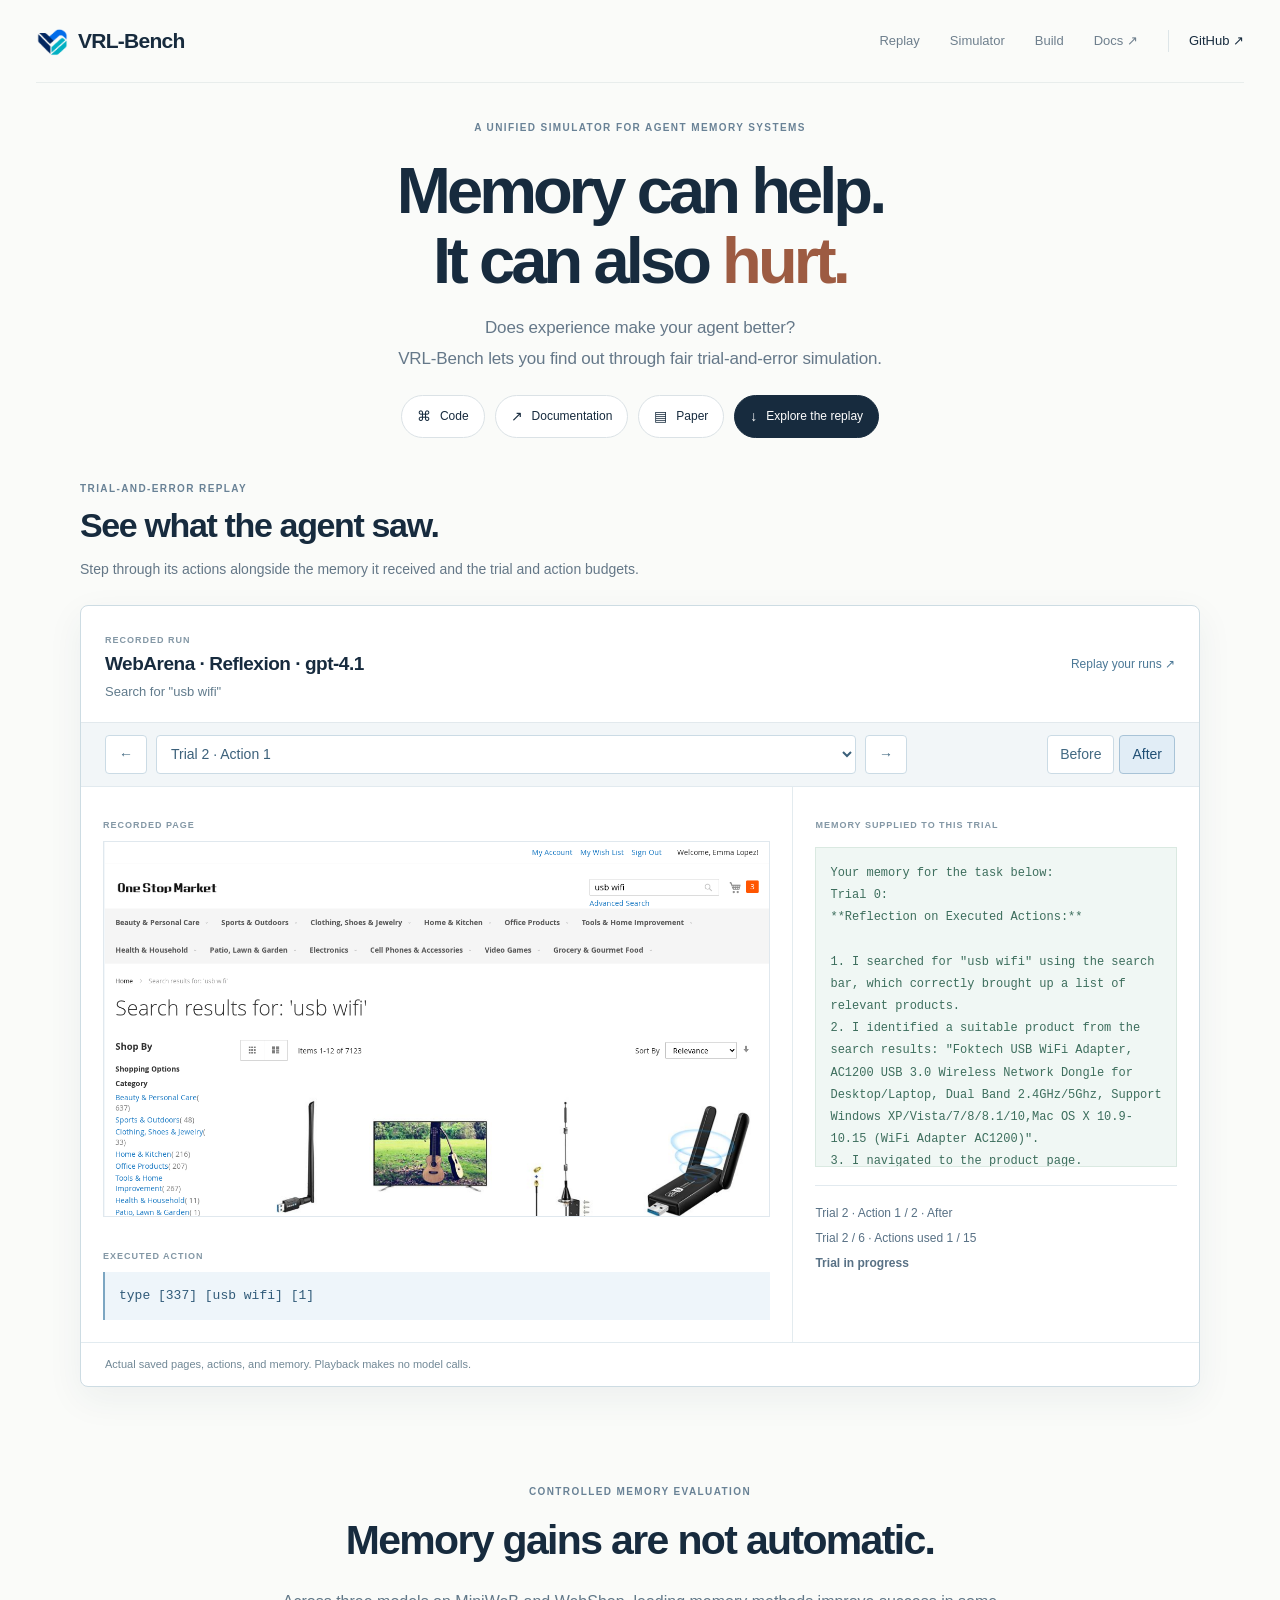
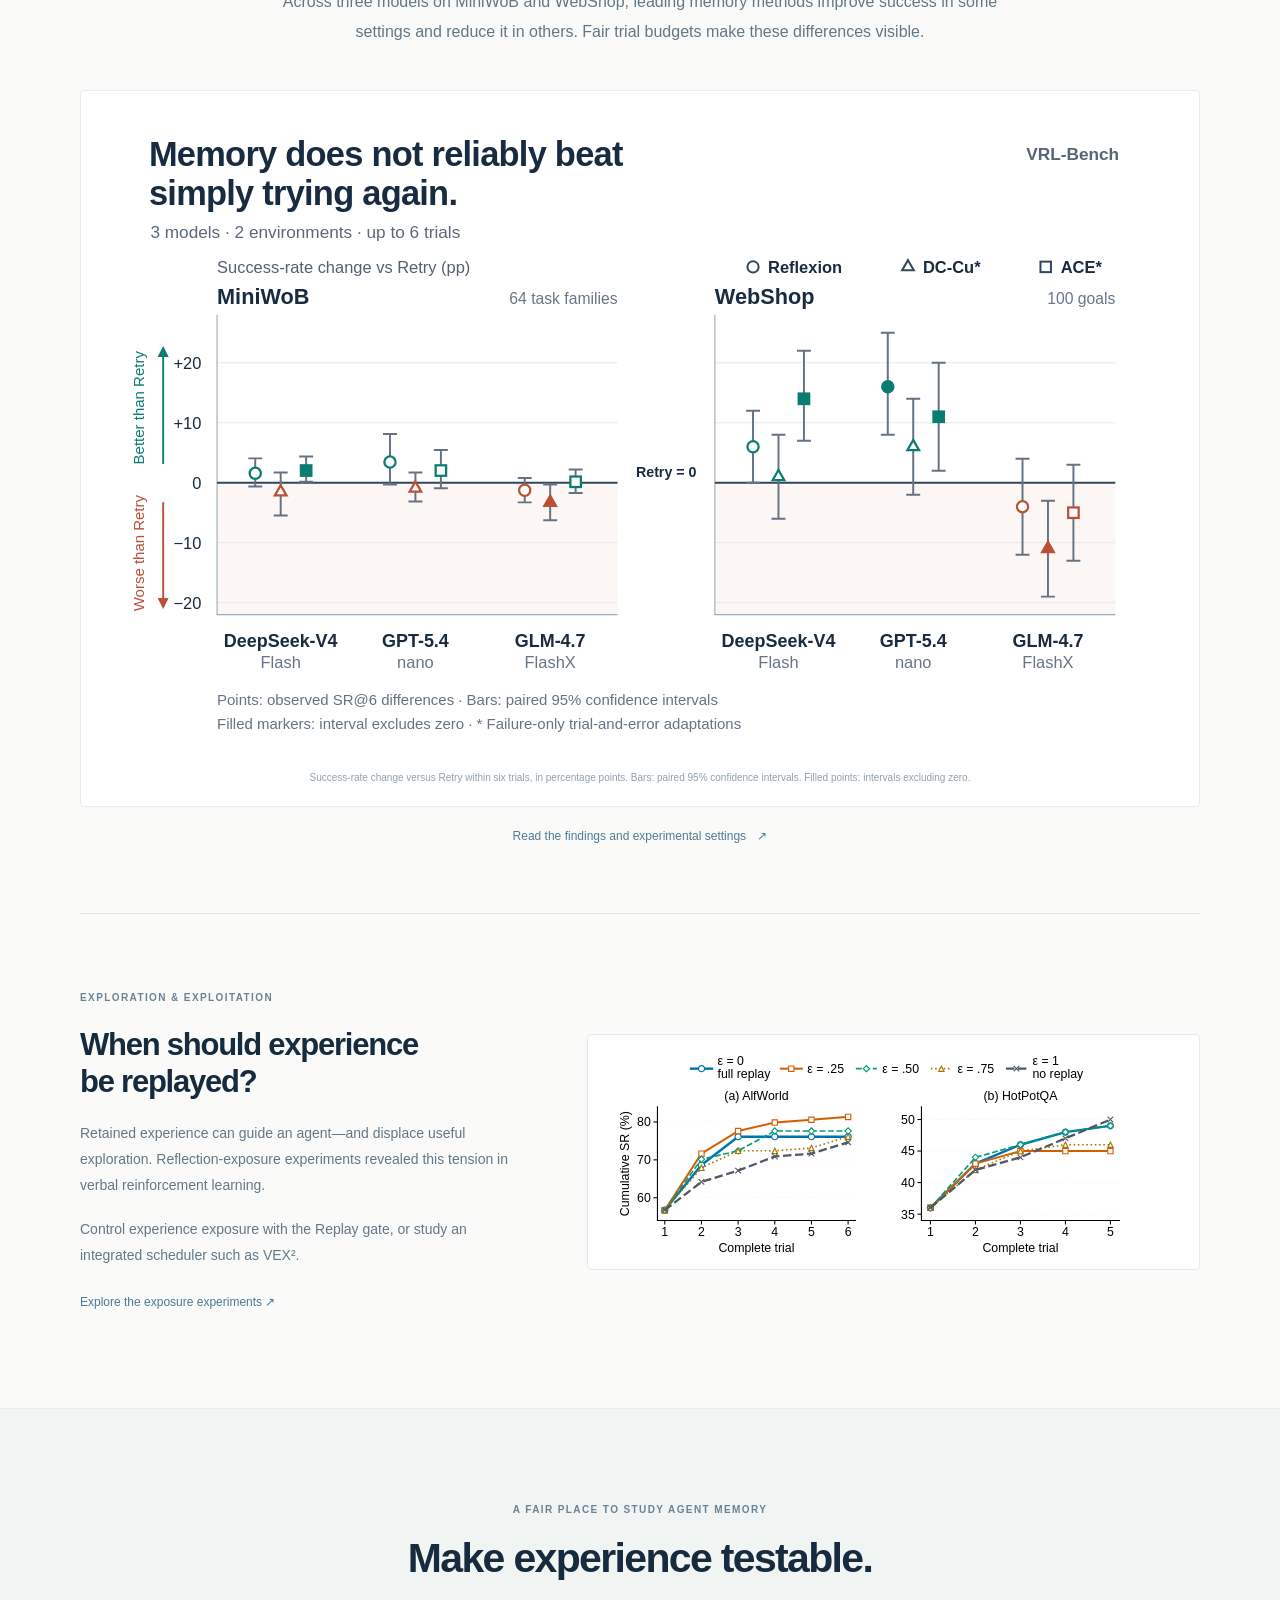
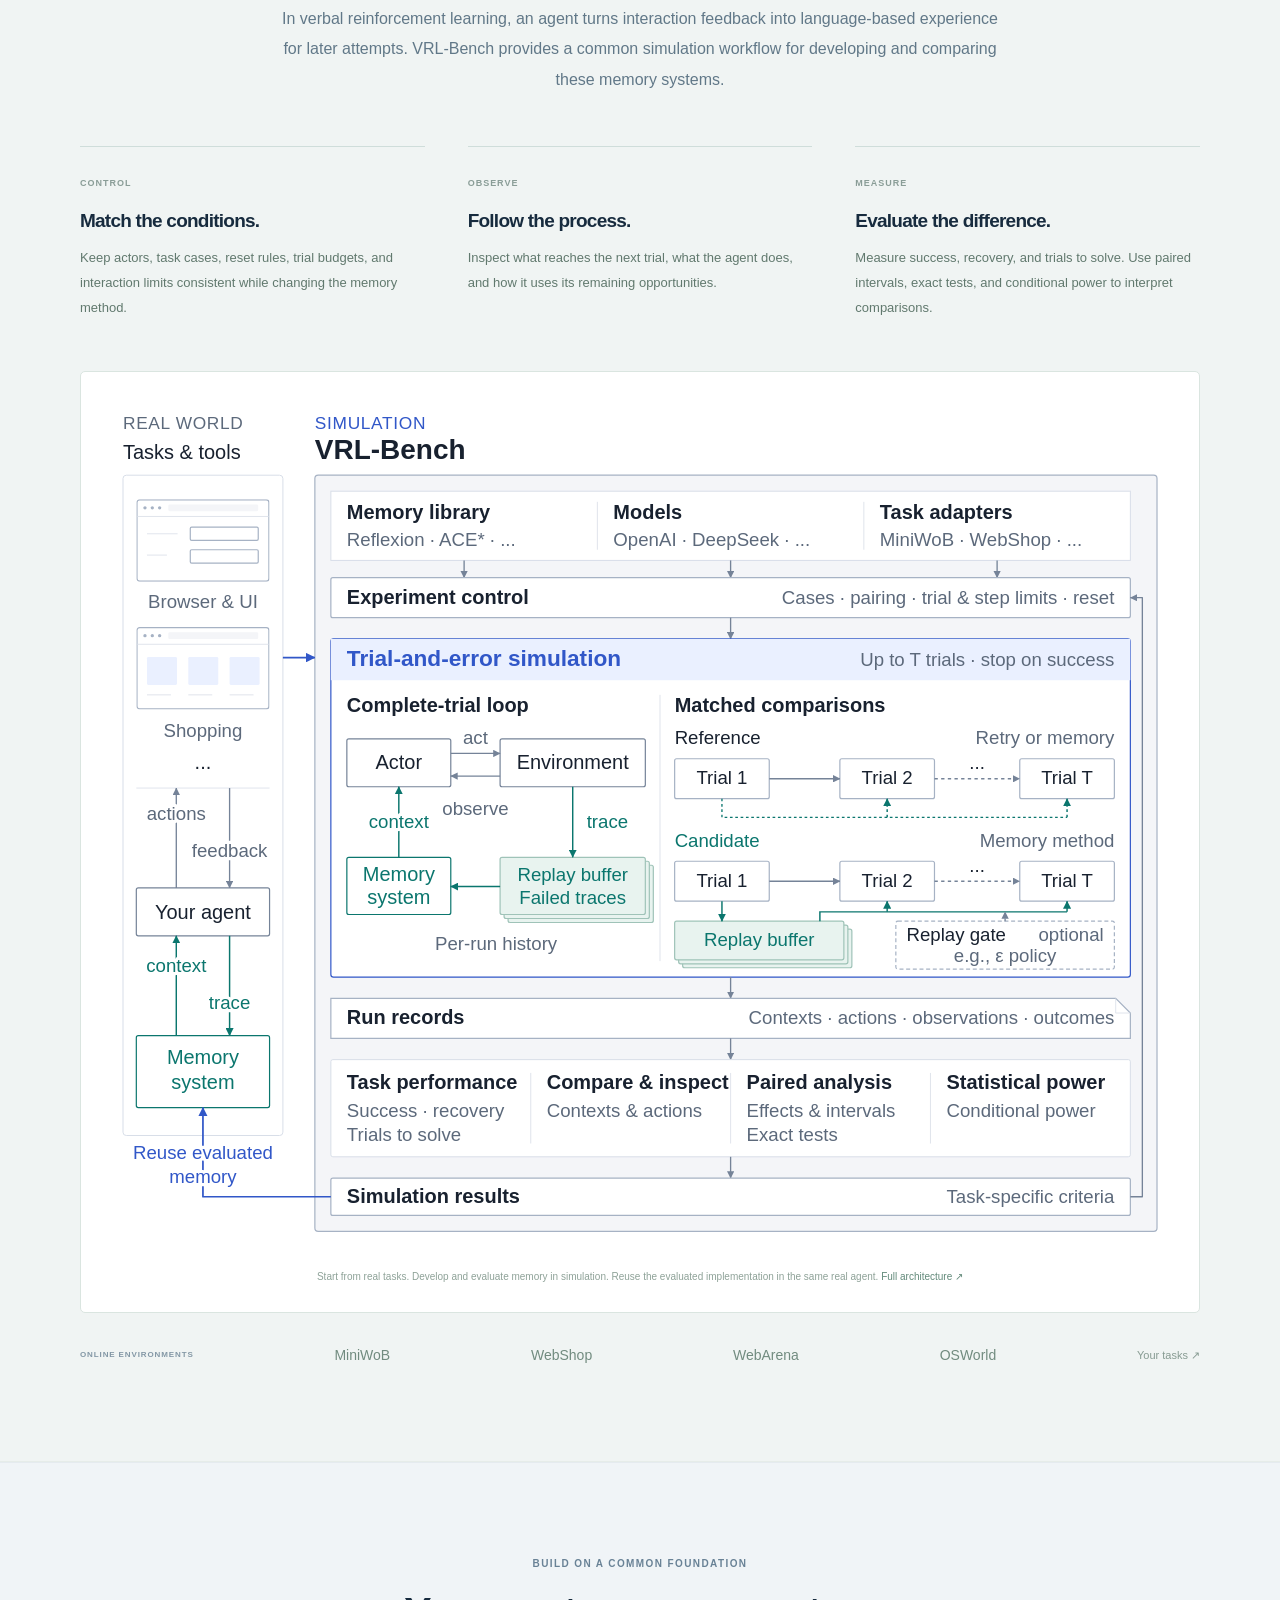
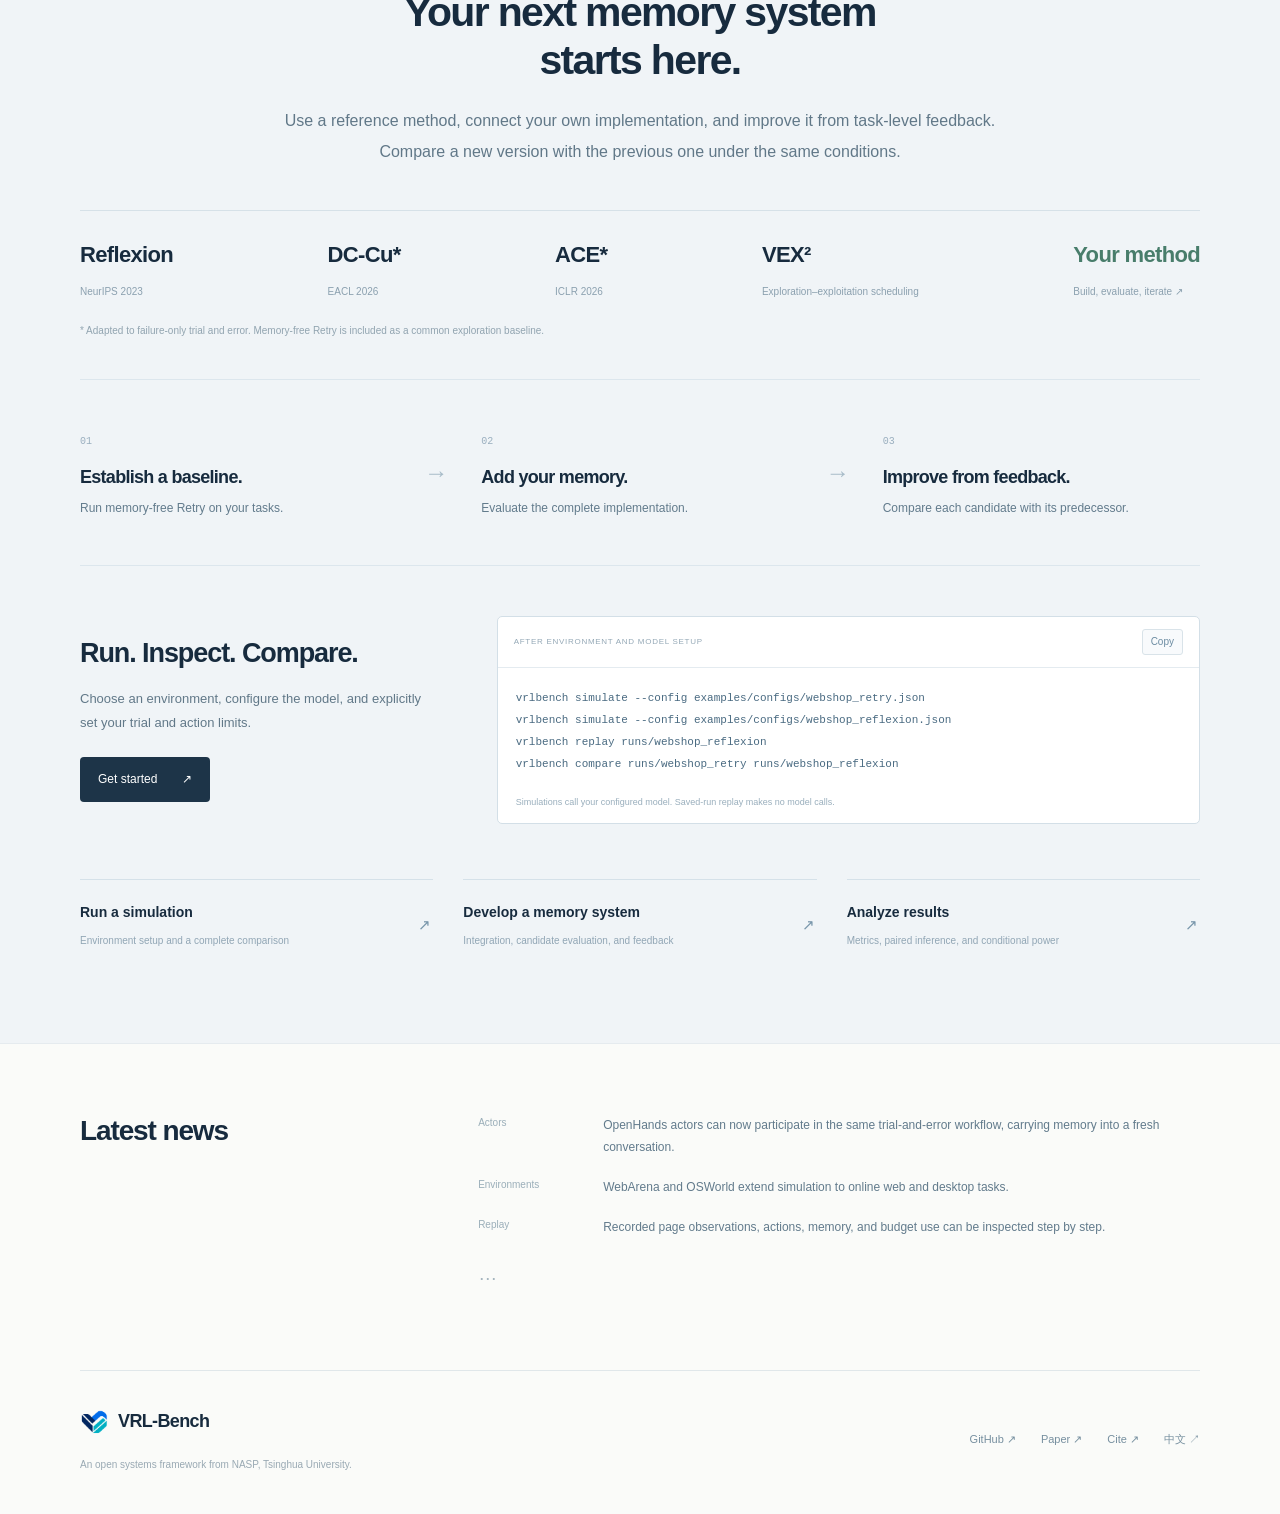
==== commit ee2cbf0a: "web: put recorded replay at the front" ====
--- a/website/index.html
+++ b/website/index.html
@@ -8,7 +8,6 @@
   <title>VRL-Bench — A Unified Simulator for Agent Memory Systems</title>
   <link rel="icon" href="assets/mark.png">
   <link rel="stylesheet" href="styles.css">
-  <script src="assets/paired-case.js" defer></script>
   <script src="assets/replay-data.js" defer></script>
   <script src="app.js" defer></script>
   <script src="recorded-viewer.js" defer></script>
@@ -17,7 +16,7 @@
   <a class="skip-link" href="#main">Skip to content</a>
   <header class="site-header">
     <a class="brand" href="#" aria-label="VRL-Bench home"><img src="assets/mark.png" width="32" height="32" alt=""><span>VRL-Bench</span></a>
-    <nav aria-label="Main navigation"><a href="#comparison">Explore</a><a href="#simulator">Simulator</a><a href="#build">Build</a><a href="https://github.com/vrl-bench/vrlbench/blob/main/docs/QUICKSTART.md">Docs ↗</a><a class="nav-github" href="https://github.com/vrl-bench/vrlbench">GitHub ↗</a></nav>
+    <nav aria-label="Main navigation"><a href="#inspect">Replay</a><a href="#simulator">Simulator</a><a href="#build">Build</a><a href="https://github.com/vrl-bench/vrlbench/blob/main/docs/QUICKSTART.md">Docs ↗</a><a class="nav-github" href="https://github.com/vrl-bench/vrlbench">GitHub ↗</a></nav>
   </header>
 
   <main id="main">
@@ -25,30 +24,22 @@
       <p class="eyebrow">A UNIFIED SIMULATOR FOR AGENT MEMORY SYSTEMS</p>
       <h1>Memory can help.<br>It can also <span>hurt.</span></h1>
       <p class="hero-lead">Does experience make your agent better?<br> VRL-Bench lets you find out through fair trial-and-error simulation.</p>
-      <div class="resource-links"><a href="https://github.com/vrl-bench/vrlbench"><span aria-hidden="true">⌘</span> Code</a><a href="https://github.com/vrl-bench/vrlbench/blob/main/docs/QUICKSTART.md"><span aria-hidden="true">↗</span> Documentation</a><a href="https://arxiv.org/abs/2609.12404"><span aria-hidden="true">▤</span> Paper</a><a class="resource-active" href="#comparison"><span aria-hidden="true">↓</span> Explore the comparison</a></div>
+      <div class="resource-links"><a href="https://github.com/vrl-bench/vrlbench"><span aria-hidden="true">⌘</span> Code</a><a href="https://github.com/vrl-bench/vrlbench/blob/main/docs/QUICKSTART.md"><span aria-hidden="true">↗</span> Documentation</a><a href="https://arxiv.org/abs/2609.12404"><span aria-hidden="true">▤</span> Paper</a><a class="resource-active" href="#inspect"><span aria-hidden="true">↓</span> Explore the replay</a></div>
     </section>
 
-    <section class="case-study wrap" id="comparison" aria-labelledby="case-heading">
-      <div class="case-heading"><div><p class="eyebrow">ONE RECORDED TASK. TWO CONTINUATIONS.</p><h2 id="case-heading">Same failure. Different paths.</h2></div><span class="case-source">WebShop <span>·</span> <span id="case-model">GPT-5.4-nano</span> <span>·</span> 6-trial budget</span></div>
-      <div class="story-tabs" role="tablist" aria-label="Explore a recorded paired comparison"><button id="story-tab-0" role="tab" aria-controls="story-panel" aria-selected="false" tabindex="-1" data-stage="0"><span>01</span> Shared failure</button><button id="story-tab-1" role="tab" aria-controls="story-panel" aria-selected="true" tabindex="0" data-stage="1"><span>02</span> Next attempts</button><button id="story-tab-2" role="tab" aria-controls="story-panel" aria-selected="false" tabindex="-1" data-stage="2"><span>03</span> Final outcomes</button></div>
-      <div class="story-panel" id="story-panel" role="tabpanel" aria-labelledby="story-tab-1">
-        <div class="task-line"><span>TASK</span><p id="case-task">i am looking for a grey sectional sofa for my living room</p></div>
-        <div id="shared-scene" hidden><div class="shared-label"><span class="small-label">IDENTICAL FIRST TRIAL</span><span class="badge failure">Unsuccessful</span></div><div class="action-flow" id="shared-actions"></div><p class="shared-memory">No cross-trial memory in either condition.</p></div>
-        <div id="paths-scene">
-          <article class="method-row reflection-row"><div class="method-name"><h3>Reflexion</h3><span>Retained reflection</span></div><div class="path-detail"><div class="memory-quote"><span class="small-label">MEMORY EXCERPT</span><blockquote id="memory-excerpt"></blockquote></div><div class="path-actions"><span class="small-label">KEY ACTIONS IN THE SECOND TRIAL</span><div class="action-flow" id="reflexion-actions"></div></div></div><span class="badge failure">T2 · unsuccessful</span></article>
-          <article class="method-row retry-row"><div class="method-name"><h3>Retry</h3><span>No cross-trial memory</span></div><div class="path-detail"><p class="empty-memory">A fresh attempt, without reflection.</p><div class="path-actions"><span class="small-label">KEY ACTIONS IN THE SECOND TRIAL</span><div class="action-flow" id="retry-actions"></div></div></div><span class="badge success">T2 · success</span></article>
-        </div>
-        <div id="outcomes-scene" hidden>
-          <div class="outcome-method"><div><h3>Reflexion</h3><p>Unsolved through trial 6</p></div><div class="trial-marks" id="reflexion-outcomes"></div></div>
-          <div class="outcome-method"><div><h3>Retry</h3><p>Solved on trial 2; stopped</p></div><div class="trial-marks" id="retry-outcomes"></div></div>
-        </div>
-        <div class="story-explanation"><span class="explanation-mark" aria-hidden="true">↳</span><p id="story-explanation"></p></div>
+    <section class="replay-section wrap" id="inspect" aria-labelledby="replay-heading">
+      <span class="anchor-alias" id="comparison" aria-hidden="true"></span>
+      <div class="replay-heading"><p class="eyebrow">TRIAL-AND-ERROR REPLAY</p><h2 id="replay-heading">See what the agent saw.</h2><p>Step through its actions alongside the memory it received and the trial and action budgets.</p></div>
+      <div class="recorded-replay" id="recorded-replay" aria-labelledby="run-title">
+        <div class="run-header"><div><p class="small-label">RECORDED RUN</p><h3 id="run-title">WebArena · Reflexion · GPT-4.1</h3><p id="run-task"></p></div><a class="text-link" href="https://github.com/vrl-bench/vrlbench/blob/main/docs/QUICKSTART.md#inspect-and-compare">Replay your runs ↗</a></div>
+        <div class="run-control"><button id="run-prev" aria-label="Previous recorded action">←</button><label for="run-position" class="visually-hidden">Recorded position</label><select id="run-position"></select><button id="run-next" aria-label="Next recorded action">→</button><div class="phase-buttons"><button id="run-before" aria-pressed="false">Before</button><button id="run-after" aria-pressed="true">After</button></div></div>
+        <div class="run-workspace"><div class="run-page"><span class="small-label">RECORDED PAGE</span><img id="run-image" alt="Native page snapshot at the selected replay position"><span class="small-label">EXECUTED ACTION</span><code id="run-action"></code></div><aside><span class="small-label">MEMORY SUPPLIED TO THIS TRIAL</span><pre id="run-memory"></pre><div class="run-state"><p id="run-progress"></p><p id="run-budget"></p><p id="run-outcome" aria-live="polite"></p></div></aside></div>
+        <p class="run-note">Actual saved pages, actions, and memory. Playback makes no model calls.</p>
       </div>
-      <div class="case-footnote"><p>Selected WebShop case <code>sample_0009</code> from the six-trial study. Annotated recorded actions, not a browser screenshot.</p><a href="https://github.com/vrl-bench/vrlbench/blob/main/docs/RESEARCH.md#follow-what-memory-changes">About this case ↗</a></div>
     </section>
 
     <section class="section finding-section wrap" id="findings">
-      <div class="section-title"><p class="eyebrow">FROM ONE CASE TO A CONTROLLED COMPARISON</p><h2>Memory gains are not automatic.</h2><p>Across three models on MiniWoB and WebShop, leading memory methods improve success in some settings and reduce it in others. Fair trial budgets make these differences visible.</p></div>
+      <div class="section-title"><p class="eyebrow">CONTROLLED MEMORY EVALUATION</p><h2>Memory gains are not automatic.</h2><p>Across three models on MiniWoB and WebShop, leading memory methods improve success in some settings and reduce it in others. Fair trial budgets make these differences visible.</p></div>
       <figure class="effects-figure"><a href="assets/memory-effects.svg" aria-label="Open the full-size comparison figure"><img src="assets/memory-effects.svg" alt="All eighteen success-rate changes versus memory-free Retry for Reflexion, DC-Cu* and ACE*, across three models on MiniWoB and WebShop. Positive and negative changes appear, with paired 95 percent confidence intervals." loading="lazy"></a><figcaption>Success-rate change versus Retry within six trials, in percentage points. Bars: paired 95% confidence intervals. Filled points: intervals excluding zero.</figcaption></figure>
       <p class="research-link"><a href="https://github.com/vrl-bench/vrlbench/blob/main/docs/RESEARCH.md">Read the findings and experimental settings <span aria-hidden="true">↗</span></a></p>
       <div class="exposure-section"><div><p class="eyebrow">EXPLORATION & EXPLOITATION</p><h3>When should experience<br>be replayed?</h3><p>Retained experience can guide an agent—and displace useful exploration. Reflection-exposure experiments revealed this tension in verbal reinforcement learning.</p><p>Control experience exposure with the Replay gate, or study an integrated scheduler such as VEX².</p><a class="text-link" href="https://github.com/vrl-bench/vrlbench/blob/main/docs/RESEARCH.md#experience-exposure-creates-an-explorationexploitation-decision">Explore the exposure experiments ↗</a></div><a class="exposure-figure" href="assets/reflection-exposure.svg" aria-label="Open reflection exposure experiment figure"><img src="assets/reflection-exposure.svg" alt="Fixed reflection exposure experiments on AlfWorld and HotPotQA show that more replay does not always yield greater success." loading="lazy"></a></div>
@@ -60,8 +51,6 @@
       <figure class="architecture"><img src="assets/simulator-overview.svg" alt="Real-world tasks and the same agent connect to a trial-and-error simulator with replaceable memory methods, models and environments, controlled replay exposure, and statistical analysis. The evaluated memory implementation returns to the original agent." loading="lazy"><figcaption>Start from real tasks. Develop and evaluate memory in simulation. Reuse the evaluated implementation in the same real agent. <a href="assets/simulator-overview.svg">Full architecture ↗</a></figcaption></figure>
       <div class="support-row"><span class="small-label">ONLINE ENVIRONMENTS</span><a href="https://github.com/vrl-bench/vrlbench/blob/main/docs/QUICKSTART.md#use-miniwob">MiniWoB</a><a href="https://github.com/vrl-bench/vrlbench/blob/main/docs/QUICKSTART.md#webshop-setup">WebShop</a><a href="https://github.com/vrl-bench/vrlbench/blob/main/docs/QUICKSTART.md#use-webarena">WebArena</a><a href="https://github.com/vrl-bench/vrlbench/blob/main/docs/QUICKSTART.md#use-osworld">OSWorld</a><a class="extend-link" href="https://github.com/vrl-bench/vrlbench/blob/main/docs/DEVELOPMENT.md#add-a-task-environment">Your tasks ↗</a></div>
     </div></section>
-
-    <section class="section wrap replay-section" id="inspect"><div class="replay-intro"><div><p class="eyebrow">LOOK INSIDE A RUN</p><h2>See the page.<br>Read the memory.<br>Follow the action.</h2><p>Step through a real WebArena recording, with native page snapshots, the actual memory supplied to the actor, and both trial and action budgets.</p><button class="button dark-button" id="open-run">Open recorded replay <span aria-hidden="true">↗</span></button><p class="run-caption">Reflexion · GPT-4.1 · 6-trial budget<br>Two trials recorded; stopped after success.</p></div><div class="replay-preview"><img src="assets/frame-1fa7bd072421ca25.png" alt="The native WebArena shopping page recorded after the first action of the second trial, showing search results for usb wifi." loading="lazy"><div class="snapshot-caption"><span class="small-label">ACTUAL PAGE SNAPSHOT</span><code>type [337] [usb wifi] [1]</code><span>Trial 2 · Action 1</span></div></div></div></section>
 
     <section class="section build-section" id="build"><div class="wrap">
       <div class="section-title"><p class="eyebrow">BUILD ON A COMMON FOUNDATION</p><h2>Your next memory system<br>starts here.</h2><p>Use a reference method, connect your own implementation, and improve it from task-level feedback. Compare a new version with the previous one under the same conditions.</p></div>
@@ -80,11 +69,5 @@
 
   <footer class="wrap"><div><a class="brand" href="#"><img src="assets/mark.png" width="29" height="29" alt=""><span>VRL-Bench</span></a><p>An open systems framework from NASP, Tsinghua University.</p></div><div class="footer-links"><a href="https://github.com/vrl-bench/vrlbench">GitHub ↗</a><a href="https://arxiv.org/abs/2609.12404">Paper ↗</a><a href="https://github.com/vrl-bench/vrlbench/blob/main/CITATION.bib">Cite ↗</a><a href="https://github.com/vrl-bench/vrlbench/blob/main/README.zh-CN.md">中文 ↗</a></div></footer>
 
-  <dialog id="run-dialog" aria-labelledby="run-title">
-    <div class="run-header"><div><p class="small-label">RECORDED RUN</p><h2 id="run-title">WebArena · Reflexion · GPT-4.1</h2><p id="run-task"></p></div><button id="close-run" aria-label="Close recorded replay">×</button></div>
-    <div class="run-control"><button id="run-prev" aria-label="Previous recorded action">←</button><label for="run-position" class="visually-hidden">Recorded position</label><select id="run-position"></select><button id="run-next" aria-label="Next recorded action">→</button><div class="phase-buttons"><button id="run-before" aria-pressed="false">Before</button><button id="run-after" aria-pressed="true">After</button></div></div>
-    <div class="run-workspace"><div class="run-page"><img id="run-image" alt="Native page snapshot at the selected replay position"><span class="small-label">RECORDED ACTION</span><code id="run-action"></code></div><aside><span class="small-label">ACTUAL MEMORY CONTEXT</span><pre id="run-memory"></pre><div class="run-state"><p id="run-progress"></p><p id="run-budget"></p><p id="run-outcome"></p></div></aside></div>
-    <p class="run-note">A recorded functional example. Page snapshots and context are from the saved run; playback makes no model calls.</p>
-  </dialog>
 </body>
 </html>
--- a/website/styles.css
+++ b/website/styles.css
@@ -43,71 +43,7 @@
 .resource-links .resource-active { background: var(--ink); border-color: var(--ink); color: #fff; }
 .resource-links .resource-active:hover { background: #24425b; }
 .resource-links span { font-size: 14px; }
-.case-study { margin-top: 15px; }
-.case-heading { display: flex; align-items: flex-end; justify-content: space-between; gap: 20px; margin-bottom: 24px; }
-.case-heading .eyebrow { margin-bottom: 8px; font-size: 9px; }
-.case-heading h2 { font-size: 28px; letter-spacing: -.035em; }
-.case-source { font-size: 11px; line-height: 1.8; color: #8797a3; text-align: right; }
-.case-source > span:not(#case-model) { padding: 0 4px; }
-.story-tabs { display: flex; background: #edf1f2; padding: 5px; border-radius: 7px 7px 0 0; gap: 5px; }
-.story-tabs button { flex: 1; background: transparent; color: #7d8c98; border: 1px solid transparent; border-radius: 4px; padding: 11px 13px; font-size: 12px; text-align: left; }
-.story-tabs button span { font: 10px var(--mono); margin-right: 10px; color: #8da1af; }
-.story-tabs button[aria-selected="true"] { background: #fff; color: #254b65; box-shadow: 0 1px 4px #24394d0d; border-color: #dde5e8; }
-.story-tabs button[aria-selected="true"] span { color: #49819e; }
-.story-panel { border: 1px solid #e0e6e8; border-top: 0; border-radius: 0 0 7px 7px; background: #fff; overflow: hidden; min-height: 320px; }
-.task-line { display: flex; align-items: baseline; gap: 20px; padding: 16px 22px; border-bottom: 1px solid #e7edef; }
-.task-line > span { font-size: 9px; font-weight: 650; letter-spacing: .12em; color: #8498a7; }
-.task-line p { margin: 0; font-size: 14px; color: #3b5265; }
 .small-label { display: inline-block; font-size: 9px; letter-spacing: .11em; font-weight: 650; line-height: 1.6; color: #8397a5; }
-.method-row { display: grid; grid-template-columns: 135px minmax(0,1fr) 120px; gap: 22px; padding: 21px 22px; align-items: start; }
-.reflection-row { background: #f1f6fa; border-bottom: 1px solid #dfe9ee; }
-.retry-row { background: #f2f8f5; }
-.method-name h3 { font-size: 19px; font-weight: 600; letter-spacing: -.025em; color: #28678d; }
-.retry-row .method-name h3 { color: #287766; }
-.method-name > span { display: block; font-size: 10px; line-height: 1.65; margin-top: 7px; color: #8197a6; }
-.path-detail { min-width: 0; }
-.memory-quote { margin-bottom: 12px; }
-.memory-quote .small-label { font-size: 8px; }
-blockquote { margin: 4px 0 0; color: #436c87; font-size: 12px; line-height: 1.7; font-style: normal; padding-left: 11px; border-left: 2px solid #bbd3e2; }
-.empty-memory { font-size: 12px; color: #6f8d82; margin: 0 0 13px; }
-.action-flow { display: flex; gap: 5px 7px; flex-wrap: wrap; align-items: center; margin-top: 7px; }
-.action-flow code { font: 10px/1.6 var(--mono); background: #fff; border: 1px solid #dce5eb; border-radius: 4px; padding: 4px 7px; color: #405e75; overflow-wrap: anywhere; }
-.retry-row .action-flow code { border-color: #d6e6dd; color: #386a5c; }
-.action-flow .highlight-action { background: #dcefe5; border-color: #95c3ac; color: #28674e; }
-.action-flow .action-arrow { color: #a3b4bf; font-size: 11px; }
-.raw-actions { margin-top: 9px; }
-.raw-actions summary { cursor: pointer; font-size: 10px; color: #7d9bb0; }
-.raw-actions ol { padding-left: 20px; font: 11px/1.9 var(--mono); color: #58768d; }
-.raw-actions li { overflow-wrap: anywhere; }
-.raw-actions > p { color: #7b97aa; font-size: 11px; margin: 18px 0 8px; }
-.raw-actions pre { white-space: pre-wrap; overflow-wrap: anywhere; font: 11px/1.9 var(--mono); background: #fff; border: 1px solid #dbe5ed; padding: 13px; border-radius: 4px; color: #698294; max-height: 270px; overflow: auto; }
-.action-flow code { font-size: 12px; }
-.badge { display: inline-block; border-radius: 4px; padding: 5px 8px; font-size: 9px; font-weight: 550; line-height: 1.7; white-space: nowrap; text-align: center; }
-.failure { color: #95624d; background: #f5eae2; border: 1px solid #e9d4c8; }
-.success { color: #2e755b; background: #e1f0e7; border: 1px solid #bbd8c7; }
-.method-row > .badge { margin-top: 1px; }
-.story-explanation { display: flex; align-items: baseline; gap: 12px; background: #fff; border-top: 1px solid #e3eaed; padding: 13px 22px; color: #6c8090; }
-.explanation-mark { font-size: 16px; color: #8da7b8; }
-.story-explanation p { font-size: 12px; line-height: 1.8; margin: 0; }
-.case-footnote { display: flex; justify-content: space-between; gap: 24px; font-size: 9px; color: #94a2ad; line-height: 1.8; margin-top: 12px; }
-.case-footnote p { margin: 0; }
-.case-footnote a { color: #6e899c; white-space: nowrap; }
-#shared-scene { padding: 29px 24px 27px; min-height: 231px; }
-.shared-label { display: flex; justify-content: space-between; align-items: center; margin-bottom: 20px; }
-#shared-actions code { font-size: 13px; padding: 7px 10px; }
-.shared-memory { margin: 22px 0 0; color: #8396a4; font-size: 12px; }
-#outcomes-scene { min-height: 231px; padding: 8px 24px; }
-.outcome-method { display: flex; align-items: center; justify-content: space-between; gap: 25px; padding: 24px 0; }
-.outcome-method + .outcome-method { border-top: 1px solid #e4ebee; }
-.outcome-method h3 { font-size: 20px; margin-bottom: 5px; }
-.outcome-method p { margin: 0; color: #899ba7; font-size: 11px; }
-.trial-marks { display: flex; align-items: center; gap: 11px; }
-.trial-mark { display: flex; flex-direction: column; align-items: center; gap: 4px; }
-.trial-mark b { display: grid; place-items: center; width: 31px; height: 31px; border: 1px solid #d8dfe4; border-radius: 50%; background: #f8fafb; color: #9aa9b2; font-size: 14px; font-weight: 400; }
-.trial-mark small { font-size: 8px; color: #94a4af; }
-.trial-mark.failed b { border-color: #e1cbbf; color: #a17c64; background: #faf3ed; }
-.trial-mark.solved b { border-color: #8cbda5; color: #277353; background: #e4f3e9; }
-.trial-mark.unrun b { border-style: dashed; color: #bbc5cc; background: #fff; }
 .section { padding: 93px 0; }
 .section-title { text-align: center; max-width: 780px; margin: 0 auto 43px; }
 .section-title .eyebrow { margin-bottom: 16px; }
@@ -138,19 +74,9 @@
 .support-row > a { font-size: 14px; }
 .support-row .small-label { font-size: 8px; }
 .support-row .extend-link { font-size: 11px; color: #879b92; }
-.replay-intro { display: grid; grid-template-columns: .85fr 1.5fr; gap: 80px; align-items: center; }
-.replay-intro h2 { font-size: 38px; }
-.replay-intro > div > p:not(.eyebrow):not(.run-caption) { font-size: 14px; color: #7f909d; line-height: 1.85; margin: 23px 0; }
 .button { display: inline-flex; justify-content: space-between; align-items: center; gap: 25px; padding: 11px 17px; min-height: 44px; border-radius: 4px; font-size: 12px; border: 1px solid transparent; }
 .dark-button { background: #1d3448; color: #fff; }
 .dark-button:hover { background: #31516c; }
-.run-caption { font-size: 10px; color: #9aabb6; line-height: 1.8; margin: 14px 0 0; }
-.replay-preview { border: 1px solid #dce5e9; border-radius: 6px; overflow: hidden; background: #fff; box-shadow: 0 12px 35px #293e4e09; }
-.replay-preview img { width: 100%; }
-.snapshot-caption { display: flex; flex-wrap: wrap; justify-content: space-between; gap: 6px 18px; border-top: 1px solid #e5ecef; padding: 14px 16px; align-items: center; }
-.snapshot-caption .small-label { font-size: 8px; }
-.snapshot-caption code { font: 10px var(--mono); color: #5c7e96; }
-.snapshot-caption > span:last-child { font-size: 9px; color: #96a8b4; }
 .build-section { background: #f0f4f7; border-block: 1px solid #e5ebef; }
 .method-library { display: flex; justify-content: space-between; gap: 30px; padding-top: 25px; border-top: 1px solid #d6e1e8; }
 .method-library > a { font-size: 22px; font-weight: 550; letter-spacing: -.03em; }
@@ -188,44 +114,43 @@
 footer .brand img { width: 28px; height: 28px; }
 footer p { font-size: 10px; color: #99a9b3; margin: 12px 0 0; }
 .footer-links { display: flex; gap: 25px; font-size: 11px; color: #768f9f; }
-#run-dialog { width: min(1200px,calc(100% - 36px)); max-height: calc(100dvh - 40px); padding: 0; border: 1px solid #b9c9d4; border-radius: 8px; background: #fff; color: var(--ink); box-shadow: 0 30px 100px #10223850; }
-#run-dialog::backdrop { background: #102134b8; backdrop-filter: blur(3px); }
-.run-header { display: flex; gap: 20px; justify-content: space-between; align-items: flex-start; padding: 20px 24px; border-bottom: 1px solid #e2e9ed; }
-.run-header .small-label { margin-bottom: 7px; }
-.run-header h2 { font-size: 20px; }
-.run-header #run-task { font-size: 12px; color: #8a9fac; margin: 8px 0 0; }
-#close-run { border: 0; background: none; font-size: 28px; color: #7d97a9; min-width: 35px; min-height: 35px; }
-.run-control { display: flex; align-items: center; gap: 9px; padding: 13px 24px; background: #f5f8fa; border-bottom: 1px solid #e2eaef; }
-.run-control button { border: 1px solid #d6e2e9; background: #fff; color: #67879c; min-width: 35px; min-height: 32px; border-radius: 4px; font-size: 12px; }
-#run-position { flex: 1; padding: 7px 10px; max-width: 700px; font-size: 12px; border: 1px solid #d7e2e8; border-radius: 4px; color: #5c7d93; background: #fff; }
+.replay-section { position: relative; margin-top: 12px; }
+.anchor-alias { position: absolute; top: 0; }
+.replay-heading { margin-bottom: 24px; }
+.replay-heading .eyebrow { margin-bottom: 8px; }
+.replay-heading h2 { font-size: clamp(27px, 3vw, 34px); }
+.replay-heading > p:last-child { font-size: 14px; color: var(--muted); margin: 12px 0 0; }
+.recorded-replay { background: #fff; border: 1px solid #cddce3; border-radius: 8px; overflow: hidden; box-shadow: 0 12px 36px #243e5010; }
+.run-header { display: flex; gap: 20px; justify-content: space-between; align-items: center; padding: 18px 24px; border-bottom: 1px solid #e2e9ed; }
+.run-header .small-label { margin-bottom: 5px; }
+.run-header h3 { font-size: 19px; letter-spacing: -.025em; }
+.run-header #run-task { font-size: 13px; color: #617b8c; margin: 6px 0 0; }
+.run-header > a { white-space: nowrap; }
+.run-control { display: flex; align-items: center; gap: 9px; padding: 12px 24px; background: #f2f6f8; border-bottom: 1px solid #e2eaef; }
+.run-control button { border: 1px solid #cbdbe5; background: #fff; color: #426982; min-width: 42px; min-height: 39px; border-radius: 4px; font-size: 14px; }
+#run-position { flex: 1; min-width: 0; padding: 8px 10px; max-width: 700px; min-height: 39px; font-size: 14px; border: 1px solid #cbdbe5; border-radius: 4px; color: #3b607a; background: #fff; }
 .phase-buttons { display: flex; margin-left: auto; gap: 5px; }
-.phase-buttons button { padding: 4px 9px; }
-.phase-buttons button[aria-pressed="true"] { color: #285e86; background: #e6f0f7; border-color: #b9cfdf; }
-.run-workspace { display: grid; grid-template-columns: minmax(0,1.7fr) minmax(240px,1fr); gap: 0; }
+.phase-buttons button { padding: 5px 12px; }
+.phase-buttons button[aria-pressed="true"] { color: #204f74; background: #e1edf6; border-color: #a8c3d7; }
+.run-workspace { display: grid; grid-template-columns: minmax(0,1.75fr) minmax(290px,1fr); }
 .run-page { min-width: 0; padding: 22px; }
-#run-image { width: 100%; aspect-ratio: 16/9; object-fit: contain; background: #f3f7fa; border: 1px solid #e0e8ee; margin-bottom: 18px; }
-#run-image { max-height: min(310px,38dvh); }
-#run-action { display: block; margin-top: 8px; padding: 12px; background: #eef5fa; border-left: 2px solid #7ca6c2; font: 12px/1.7 var(--mono); white-space: pre-wrap; overflow-wrap: anywhere; max-height: 130px; overflow: auto; color: #386381; }
+.run-page > .small-label { margin-bottom: 9px; }
+#run-image { width: 100%; aspect-ratio: 16/9; object-fit: contain; background: #f3f7fa; border: 1px solid #e0e8ee; margin-bottom: 23px; }
+#run-action { display: block; padding: 12px 14px; background: #eef5fa; border-left: 2px solid #7ca6c2; font: 13px/1.8 var(--mono); white-space: pre-wrap; overflow-wrap: anywhere; max-height: 150px; overflow: auto; color: #315b79; }
 .run-workspace aside { border-left: 1px solid #e3ebef; padding: 22px; min-width: 0; }
-#run-memory { font: 12px/1.8 var(--mono); white-space: pre-wrap; overflow-wrap: anywhere; background: #f0f7f4; border: 1px solid #dae9e1; color: #568272; padding: 13px; max-height: 230px; overflow: auto; }
-.run-state { border-top: 1px solid #e2eaef; padding-top: 12px; margin-top: 16px; }
-.run-state p { font-size: 11px; color: #89a0af; margin: 3px 0; }
-#run-outcome[data-status="success"] { color: #2a8062; }
-#run-outcome[data-status="failure"] { color: #9a674f; }
-.run-note { padding: 12px 24px; margin: 0; border-top: 1px solid #e2ebf0; font-size: 10px; color: #96aab8; }
-.section-title > p:not(.eyebrow), .exposure-section p:not(.eyebrow), .replay-intro > div > p:not(.eyebrow):not(.run-caption), .start-block > div > p { color: #617888; }
+#run-memory { font: 12px/1.85 var(--mono); white-space: pre-wrap; overflow-wrap: anywhere; background: #f0f7f4; border: 1px solid #dae9e1; color: #3d6e5d; padding: 14px; margin: 10px 0 0; max-height: 320px; overflow: auto; }
+.run-state { border-top: 1px solid #e2eaef; padding-top: 13px; margin-top: 18px; }
+.run-state p { font-size: 12px; color: #587185; margin: 4px 0; }
+#run-outcome { font-weight: 600; }
+#run-outcome[data-status="success"] { color: #267758; }
+#run-outcome[data-status="failure"] { color: #985735; }
+.run-note, .run-image-notice { font-size: 11px; color: #718896; line-height: 1.8; }
+.run-note { padding: 12px 24px; margin: 0; border-top: 1px solid #e2ebf0; }
+.section-title > p:not(.eyebrow), .exposure-section p:not(.eyebrow), .start-block > div > p { color: #617888; }
 .principles p { color: #61796e; }
 .build-flow p, .news-section li > a { color: #627b8c; }
-.method-name > span { color: #6b8597; font-size: 11px; }
-.story-explanation p { color: #617a8c; font-size: 13px; }
-.case-source { font-size: 12px; }
-.action-flow code { font-size: 13px; }
 @media (max-width: 1000px) {
-  .method-row { grid-template-columns: 115px minmax(0,1fr) 105px; gap: 15px; padding: 19px; }
-  .badge { font-size: 8px; }
   .exposure-section { gap: 40px; }
-  .replay-intro { gap: 45px; }
-  .replay-intro h2 { font-size: 33px; }
   .method-library { gap: 22px; }
   .method-library > a { font-size: 20px; }
   .start-block { gap: 40px; }
@@ -238,19 +163,9 @@
   .site-header nav a:nth-child(2) { display: none; }
   .brand { font-size: 19px; }
   .hero { padding: 50px 0 35px; }
+  .run-header { align-items: flex-start; }
   .hero h1 { font-size: 60px; }
   .hero-lead { font-size: 16px; }
-  .case-heading { display: block; }
-  .case-heading h2 { font-size: 25px; }
-  .case-source { display: block; text-align: left; margin-top: 11px; }
-  .method-row { grid-template-columns: 1fr auto; gap: 13px; }
-  .method-name { display: flex; align-items: baseline; gap: 13px; }
-  .method-name > span { margin: 0; }
-  .path-detail { grid-column: 1/3; grid-row: 2; }
-  .method-row > .badge { grid-column: 2; grid-row: 1; }
-  .action-flow code { font-size: 11px; }
-  .story-panel { min-height: 390px; }
-  .case-footnote { font-size: 9px; }
   .section { padding: 70px 0; }
   .section-title > p:not(.eyebrow) { font-size: 14px; }
   .effects-figure { padding: 16px 12px; }
@@ -261,9 +176,6 @@
   .principles p { font-size: 12px; }
   .architecture { padding: 14px; }
   .support-row { justify-content: flex-start; gap: 17px 28px; }
-  .replay-intro { grid-template-columns: 1fr; gap: 30px; }
-  .replay-intro h2 br { display: none; }
-  .replay-intro > div > p:not(.eyebrow):not(.run-caption) { max-width: 600px; }
   .method-library { display: grid; grid-template-columns: repeat(3,1fr); gap: 25px; }
   .build-flow { gap: 14px; grid-template-columns: 1fr 18px 1fr 18px 1fr; }
   .build-flow h3 { font-size: 16px; }
@@ -289,37 +201,7 @@
   .resource-links { gap: 7px; }
   .resource-links a { padding: 6px 11px; font-size: 10px; }
   .resource-links span { font-size: 12px; }
-  .case-heading { margin-bottom: 17px; }
-  .case-heading .eyebrow { font-size: 8px; }
-  .case-heading h2 { font-size: 24px; }
-  .case-source { font-size: 10px; }
-  .story-tabs { gap: 2px; padding: 4px; }
-  .story-tabs button { font-size: 10px; padding: 10px 5px; text-align: center; }
-  .story-tabs button span { display: block; margin: 0 0 4px; font-size: 9px; }
-  .task-line { padding: 13px 14px; gap: 12px; }
-  .task-line p { font-size: 12px; line-height: 1.7; }
-  .task-line > span { font-size: 8px; }
-  .method-row { padding: 16px 14px; }
-  .method-name { display: block; }
-  .method-name h3 { font-size: 17px; }
-  .method-name > span { font-size: 9px; margin-top: 4px; }
-  .method-row > .badge { font-size: 8px; margin-top: 0; }
-  .memory-quote blockquote { font-size: 11px; }
-  .action-flow code { font-size: 10px; padding: 4px 5px; }
   .small-label { font-size: 8px; }
-  .story-explanation { padding: 12px 14px; gap: 9px; }
-  .story-explanation p { font-size: 11px; }
-  .case-footnote { display: block; font-size: 8px; }
-  .case-footnote a { display: inline-block; margin-top: 6px; }
-  #shared-scene { padding: 21px 15px; min-height: 310px; }
-  #shared-actions code { font-size: 11px; }
-  #outcomes-scene { padding: 5px 15px; min-height: 310px; }
-  .outcome-method { display: block; padding: 21px 0; }
-  .outcome-method h3 { font-size: 18px; }
-  .outcome-method p { font-size: 10px; }
-  .trial-marks { margin-top: 14px; gap: 14px; }
-  .trial-mark b { width: 28px; height: 28px; font-size: 12px; }
-  .trial-mark small { font-size: 8px; }
   .section { padding: 55px 0; }
   h2 { font-size: 30px; }
   .section-title { margin-bottom: 29px; }
@@ -342,11 +224,6 @@
   .support-row { gap: 14px 24px; }
   .support-row > .small-label { flex-basis: 100%; }
   .support-row > a { font-size: 13px; }
-  .replay-intro h2 { font-size: 29px; }
-  .replay-intro > div > p:not(.eyebrow):not(.run-caption) { font-size: 13px; }
-  .snapshot-caption { padding: 11px 12px; }
-  .snapshot-caption .small-label { flex-basis: 100%; }
-  .snapshot-caption code { font-size: 9px; }
   .method-library { grid-template-columns: repeat(2,1fr); gap: 26px 20px; }
   .method-library > a { font-size: 22px; }
   .method-library small { font-size: 10px; }
@@ -372,15 +249,17 @@
   footer { display: block; padding: 28px 0; }
   footer p { font-size: 9px; }
   .footer-links { margin-top: 21px; gap: 22px; font-size: 10px; }
-  #run-dialog { width: calc(100% - 16px); max-height: calc(100dvh - 16px); }
-  .run-header { padding: 16px; }
-  .run-header h2 { font-size: 17px; }
+  .run-header { padding: 16px; display: block; }
+  .run-header > a { display: inline-block; margin-top: 10px; }
+  .replay-heading { margin-bottom: 18px; }
+  .replay-heading > p:last-child { font-size: 13px; }
+  .run-header h3 { font-size: 17px; }
   .run-control { flex-wrap: wrap; padding: 10px 14px; }
   #run-position { max-width: calc(100% - 95px); font-size: 11px; }
   .phase-buttons { margin-left: 0; }
   .run-page, .run-workspace aside { padding: 15px; }
   #run-action { font-size: 11px; }
-  #run-memory { font-size: 11px; }
+  #run-memory { font-size: 12px; }
   .run-note { padding: 11px 15px; font-size: 9px; }
 }
 @media (prefers-reduced-motion: reduce) { html { scroll-behavior: auto; } }
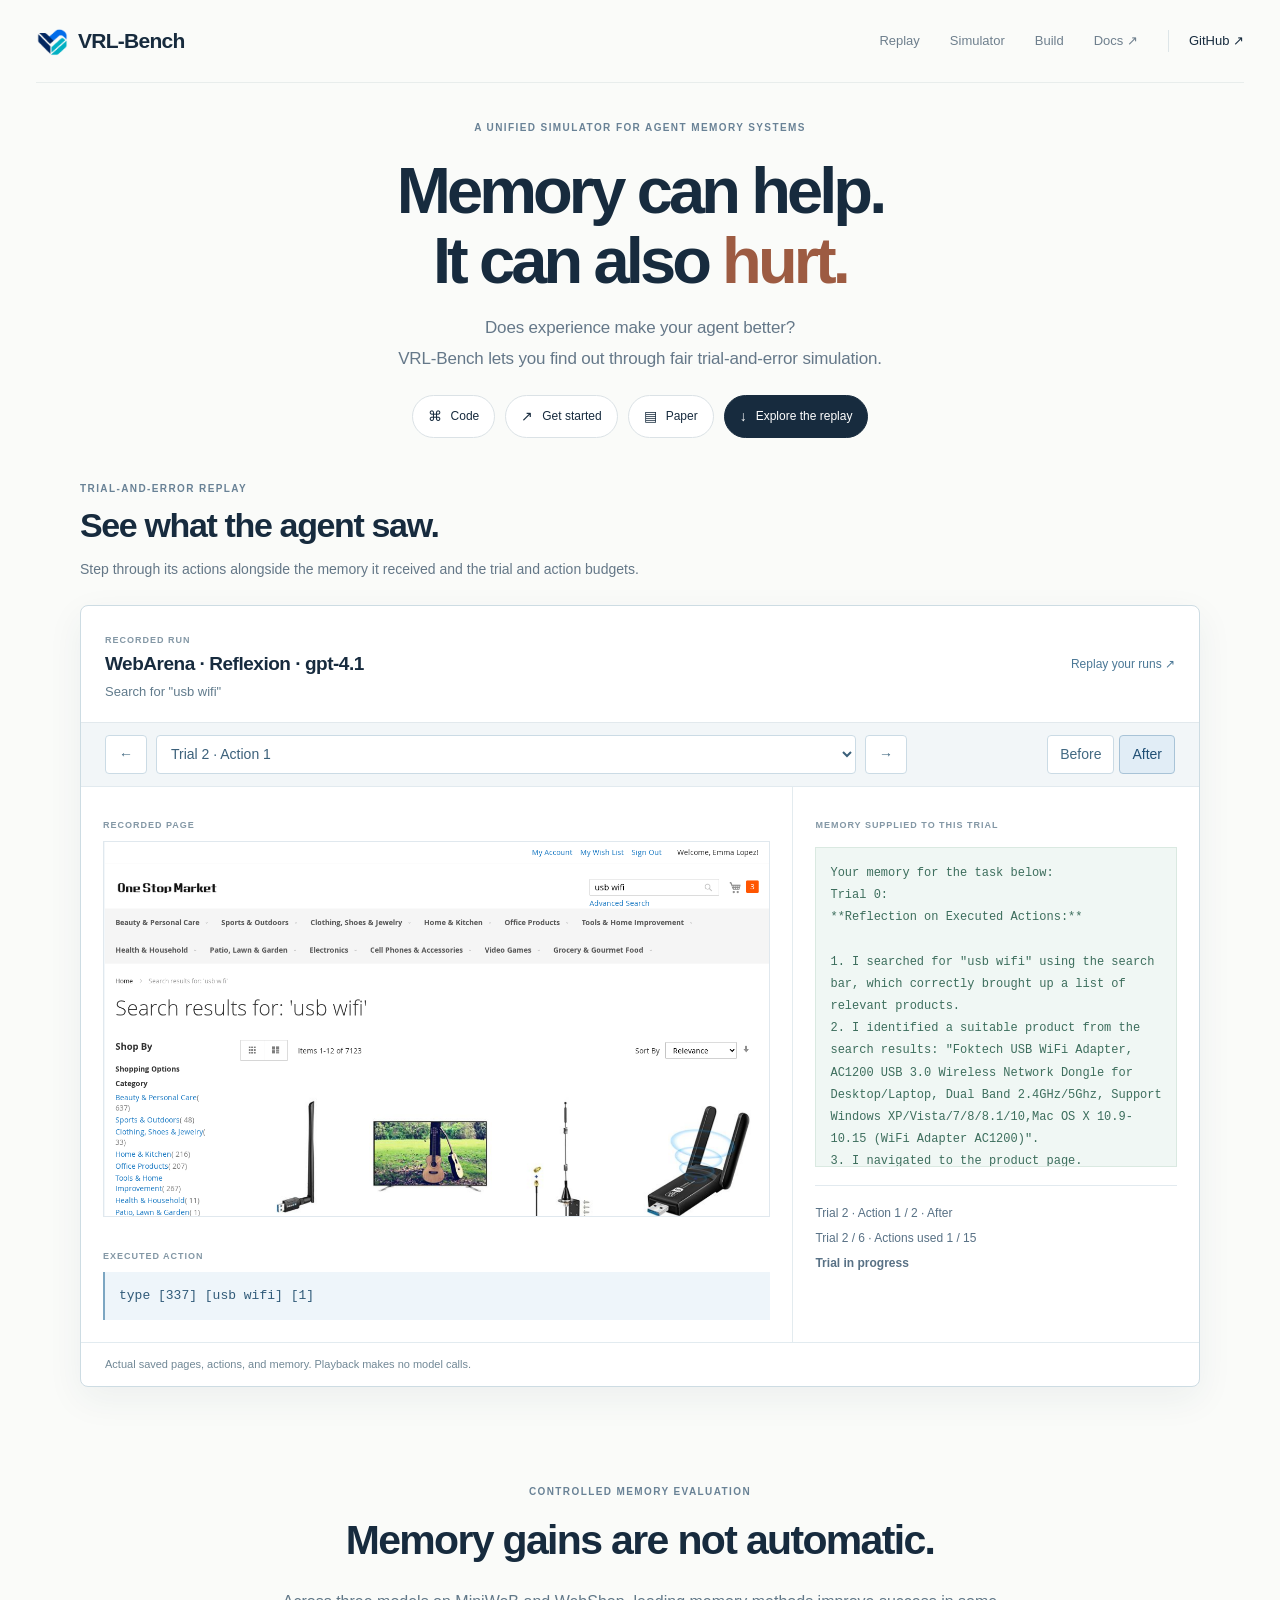
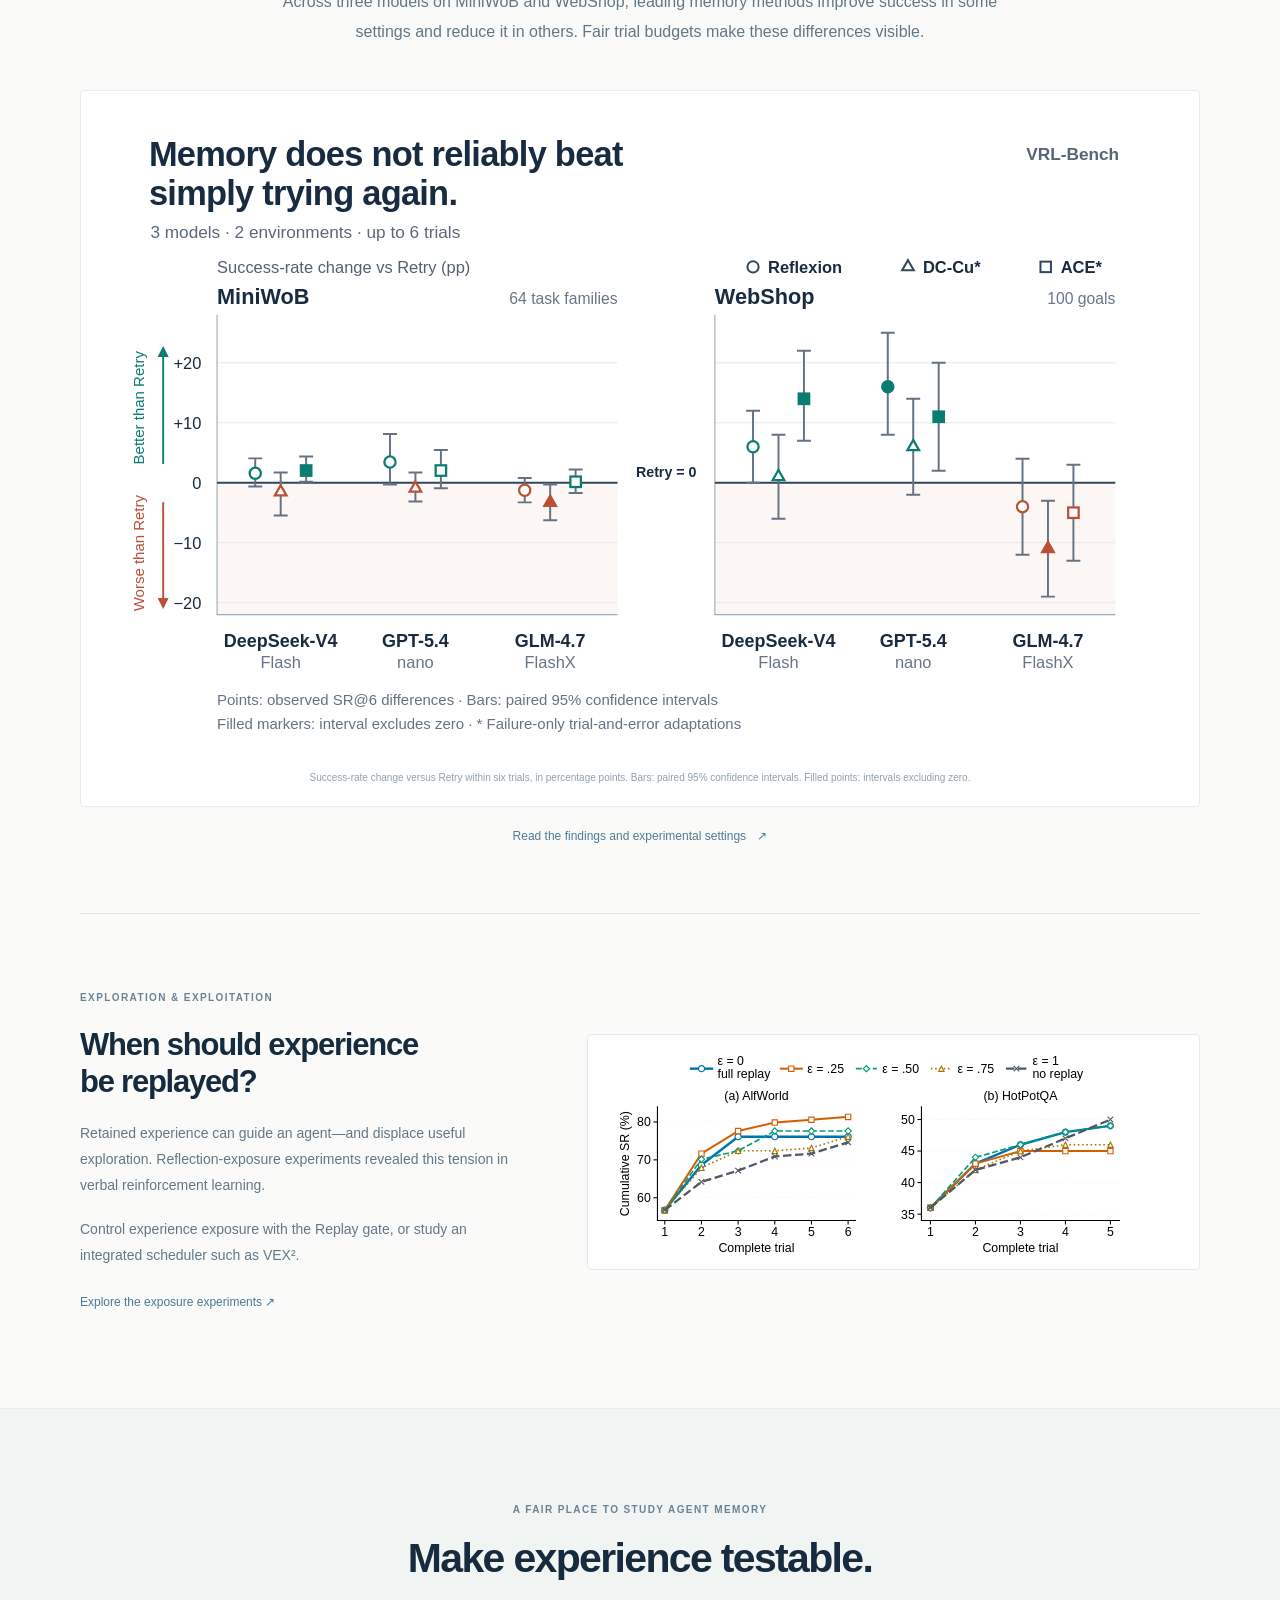
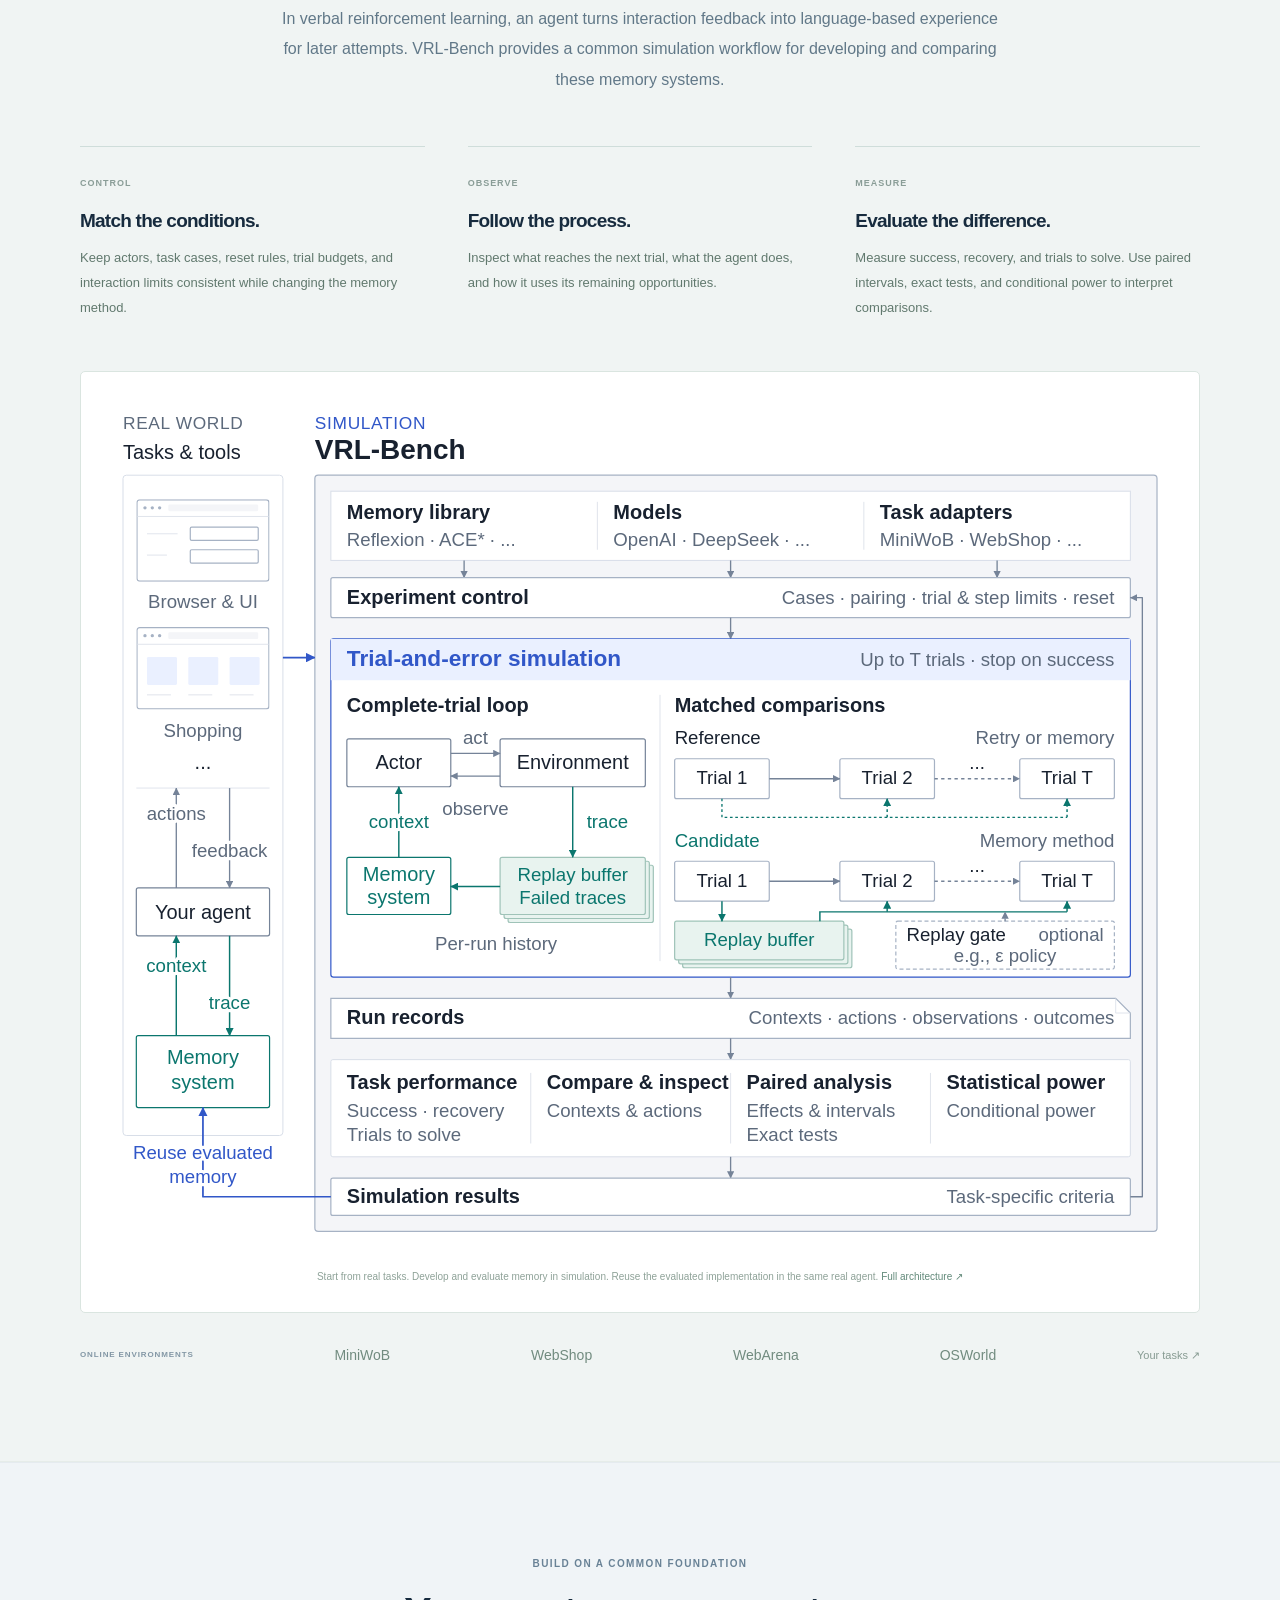
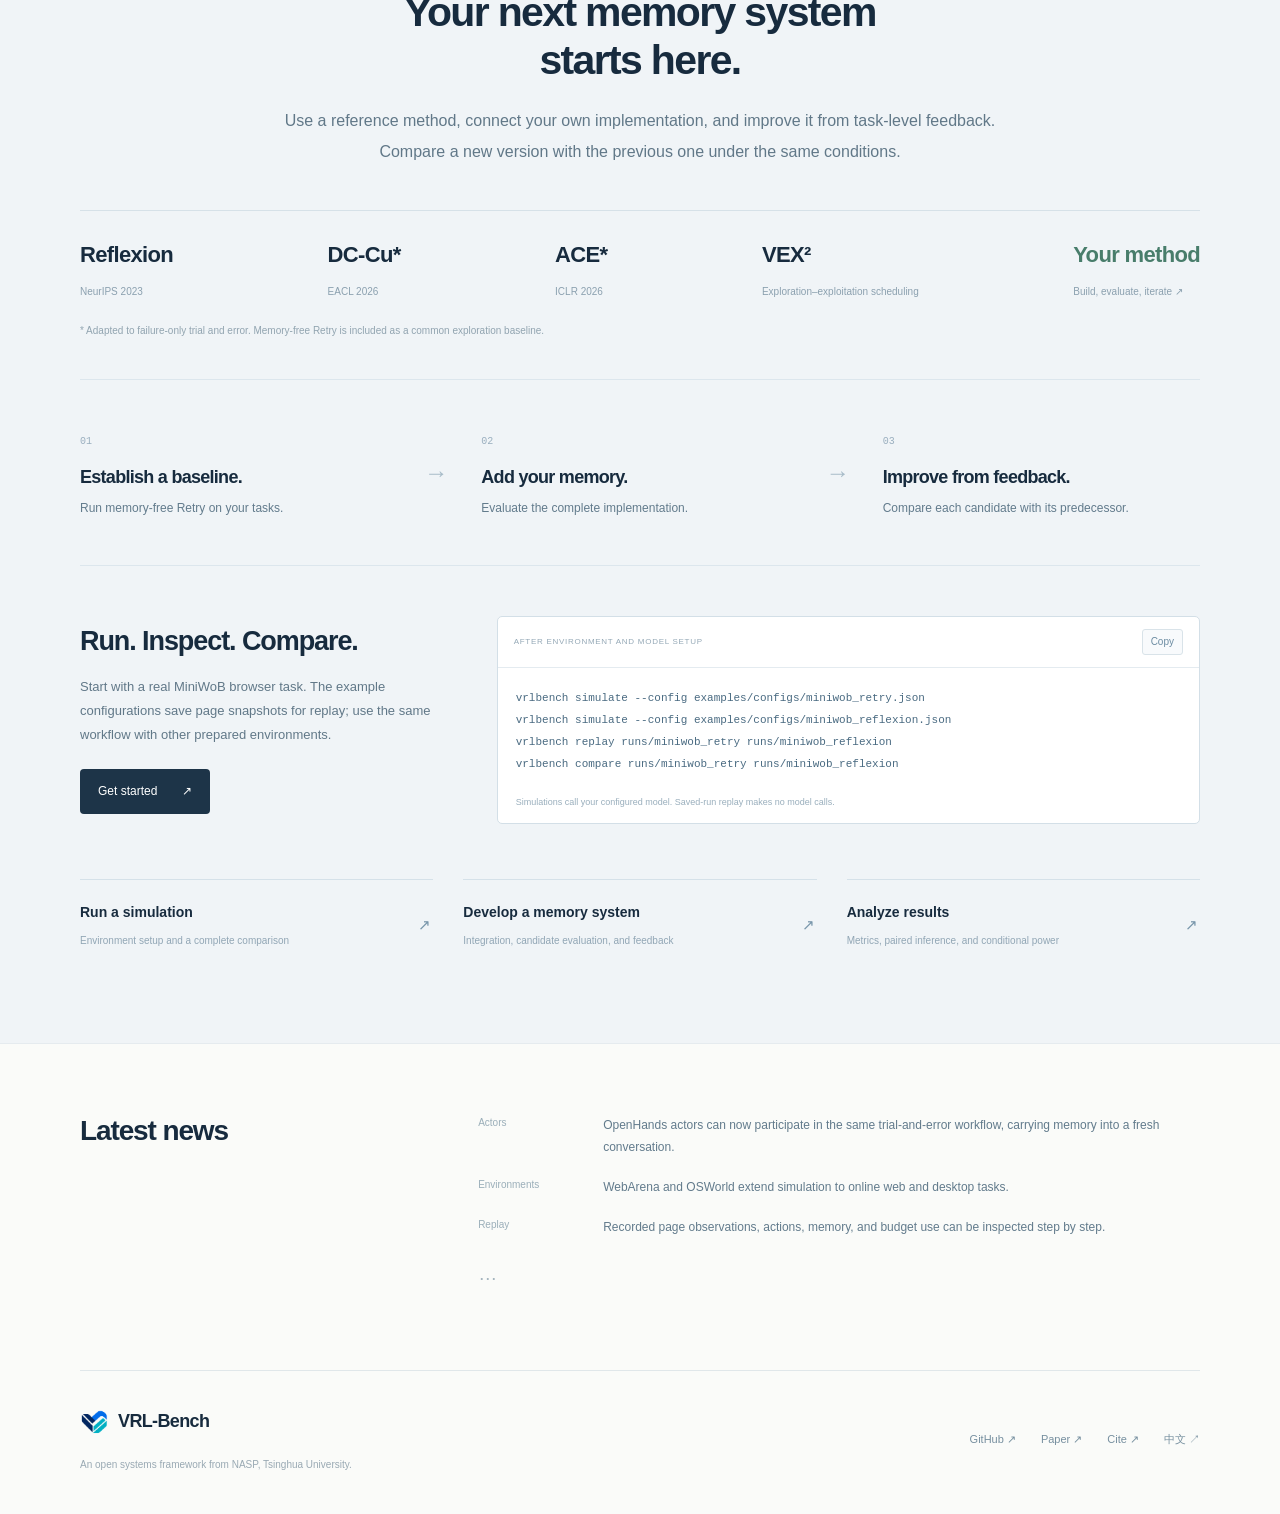
==== commit d3436594: "feat: unify OpenHands simulations and improve memory replay Use OpenHands across built-in environmen" ====
--- a/website/index.html
+++ b/website/index.html
@@ -24,7 +24,7 @@
       <p class="eyebrow">A UNIFIED SIMULATOR FOR AGENT MEMORY SYSTEMS</p>
       <h1>Memory can help.<br>It can also <span>hurt.</span></h1>
       <p class="hero-lead">Does experience make your agent better?<br> VRL-Bench lets you find out through fair trial-and-error simulation.</p>
-      <div class="resource-links"><a href="https://github.com/vrl-bench/vrlbench"><span aria-hidden="true">⌘</span> Code</a><a href="https://github.com/vrl-bench/vrlbench/blob/main/docs/QUICKSTART.md"><span aria-hidden="true">↗</span> Documentation</a><a href="https://arxiv.org/abs/2609.12404"><span aria-hidden="true">▤</span> Paper</a><a class="resource-active" href="#inspect"><span aria-hidden="true">↓</span> Explore the replay</a></div>
+      <div class="resource-links"><a href="https://github.com/vrl-bench/vrlbench"><span aria-hidden="true">⌘</span> Code</a><a href="https://github.com/vrl-bench/vrlbench/blob/main/docs/QUICKSTART.md#use-miniwob"><span aria-hidden="true">↗</span> Get started</a><a href="https://arxiv.org/abs/2609.12404"><span aria-hidden="true">▤</span> Paper</a><a class="resource-active" href="#inspect"><span aria-hidden="true">↓</span> Explore the replay</a></div>
     </section>
 
     <section class="replay-section wrap" id="inspect" aria-labelledby="replay-heading">
@@ -57,10 +57,10 @@
       <div class="method-library"><a href="https://github.com/vrl-bench/vrlbench/blob/main/docs/DEVELOPMENT.md#reference-implementations">Reflexion <small>NeurIPS 2023</small></a><a href="https://github.com/vrl-bench/vrlbench/blob/main/docs/DEVELOPMENT.md#reference-implementations">DC-Cu* <small>EACL 2026</small></a><a href="https://github.com/vrl-bench/vrlbench/blob/main/docs/DEVELOPMENT.md#reference-implementations">ACE* <small>ICLR 2026</small></a><a href="https://github.com/vrl-bench/vrlbench/blob/main/docs/DEVELOPMENT.md#reference-implementations">VEX² <small>Exploration–exploitation scheduling</small></a><a class="your-method" href="https://github.com/vrl-bench/vrlbench/blob/main/docs/DEVELOPMENT.md">Your method <small>Build, evaluate, iterate ↗</small></a></div>
       <p class="adaptation-note">* Adapted to failure-only trial and error. Memory-free Retry is included as a common exploration baseline.</p>
       <div class="build-flow"><div><span>01</span><h3>Establish a baseline.</h3><p>Run memory-free Retry on your tasks.</p></div><span class="flow-arrow" aria-hidden="true">→</span><div><span>02</span><h3>Add your memory.</h3><p>Evaluate the complete implementation.</p></div><span class="flow-arrow" aria-hidden="true">→</span><div><span>03</span><h3>Improve from feedback.</h3><p>Compare each candidate with its predecessor.</p></div></div>
-      <div class="start-block"><div><h3>Run. Inspect. Compare.</h3><p>Choose an environment, configure the model, and explicitly set your trial and action limits.</p><a class="button dark-button" href="https://github.com/vrl-bench/vrlbench/blob/main/docs/QUICKSTART.md">Get started <span aria-hidden="true">↗</span></a></div><div class="command-block"><div class="command-header"><span>AFTER ENVIRONMENT AND MODEL SETUP</span><button id="copy-command">Copy</button></div><pre><code id="example-command">vrlbench simulate --config examples/configs/webshop_retry.json
-vrlbench simulate --config examples/configs/webshop_reflexion.json
-vrlbench replay runs/webshop_reflexion
-vrlbench compare runs/webshop_retry runs/webshop_reflexion</code></pre><p>Simulations call your configured model. Saved-run replay makes no model calls.</p></div></div>
+      <div class="start-block"><div><h3>Run. Inspect. Compare.</h3><p>Start with a real MiniWoB browser task. The example configurations save page snapshots for replay; use the same workflow with other prepared environments.</p><a class="button dark-button" href="https://github.com/vrl-bench/vrlbench/blob/main/docs/QUICKSTART.md#use-miniwob">Get started <span aria-hidden="true">↗</span></a></div><div class="command-block"><div class="command-header"><span>AFTER ENVIRONMENT AND MODEL SETUP</span><button id="copy-command">Copy</button></div><pre><code id="example-command">vrlbench simulate --config examples/configs/miniwob_retry.json
+vrlbench simulate --config examples/configs/miniwob_reflexion.json
+vrlbench replay runs/miniwob_retry runs/miniwob_reflexion
+vrlbench compare runs/miniwob_retry runs/miniwob_reflexion</code></pre><p>Simulations call your configured model. Saved-run replay makes no model calls.</p></div></div>
       <div class="doc-links"><a href="https://github.com/vrl-bench/vrlbench/blob/main/docs/QUICKSTART.md"><span>Run a simulation</span><small>Environment setup and a complete comparison</small><b aria-hidden="true">↗</b></a><a href="https://github.com/vrl-bench/vrlbench/blob/main/docs/DEVELOPMENT.md"><span>Develop a memory system</span><small>Integration, candidate evaluation, and feedback</small><b aria-hidden="true">↗</b></a><a href="https://github.com/vrl-bench/vrlbench/blob/main/docs/STATISTICS.md"><span>Analyze results</span><small>Metrics, paired inference, and conditional power</small><b aria-hidden="true">↗</b></a></div>
     </div></section>
 
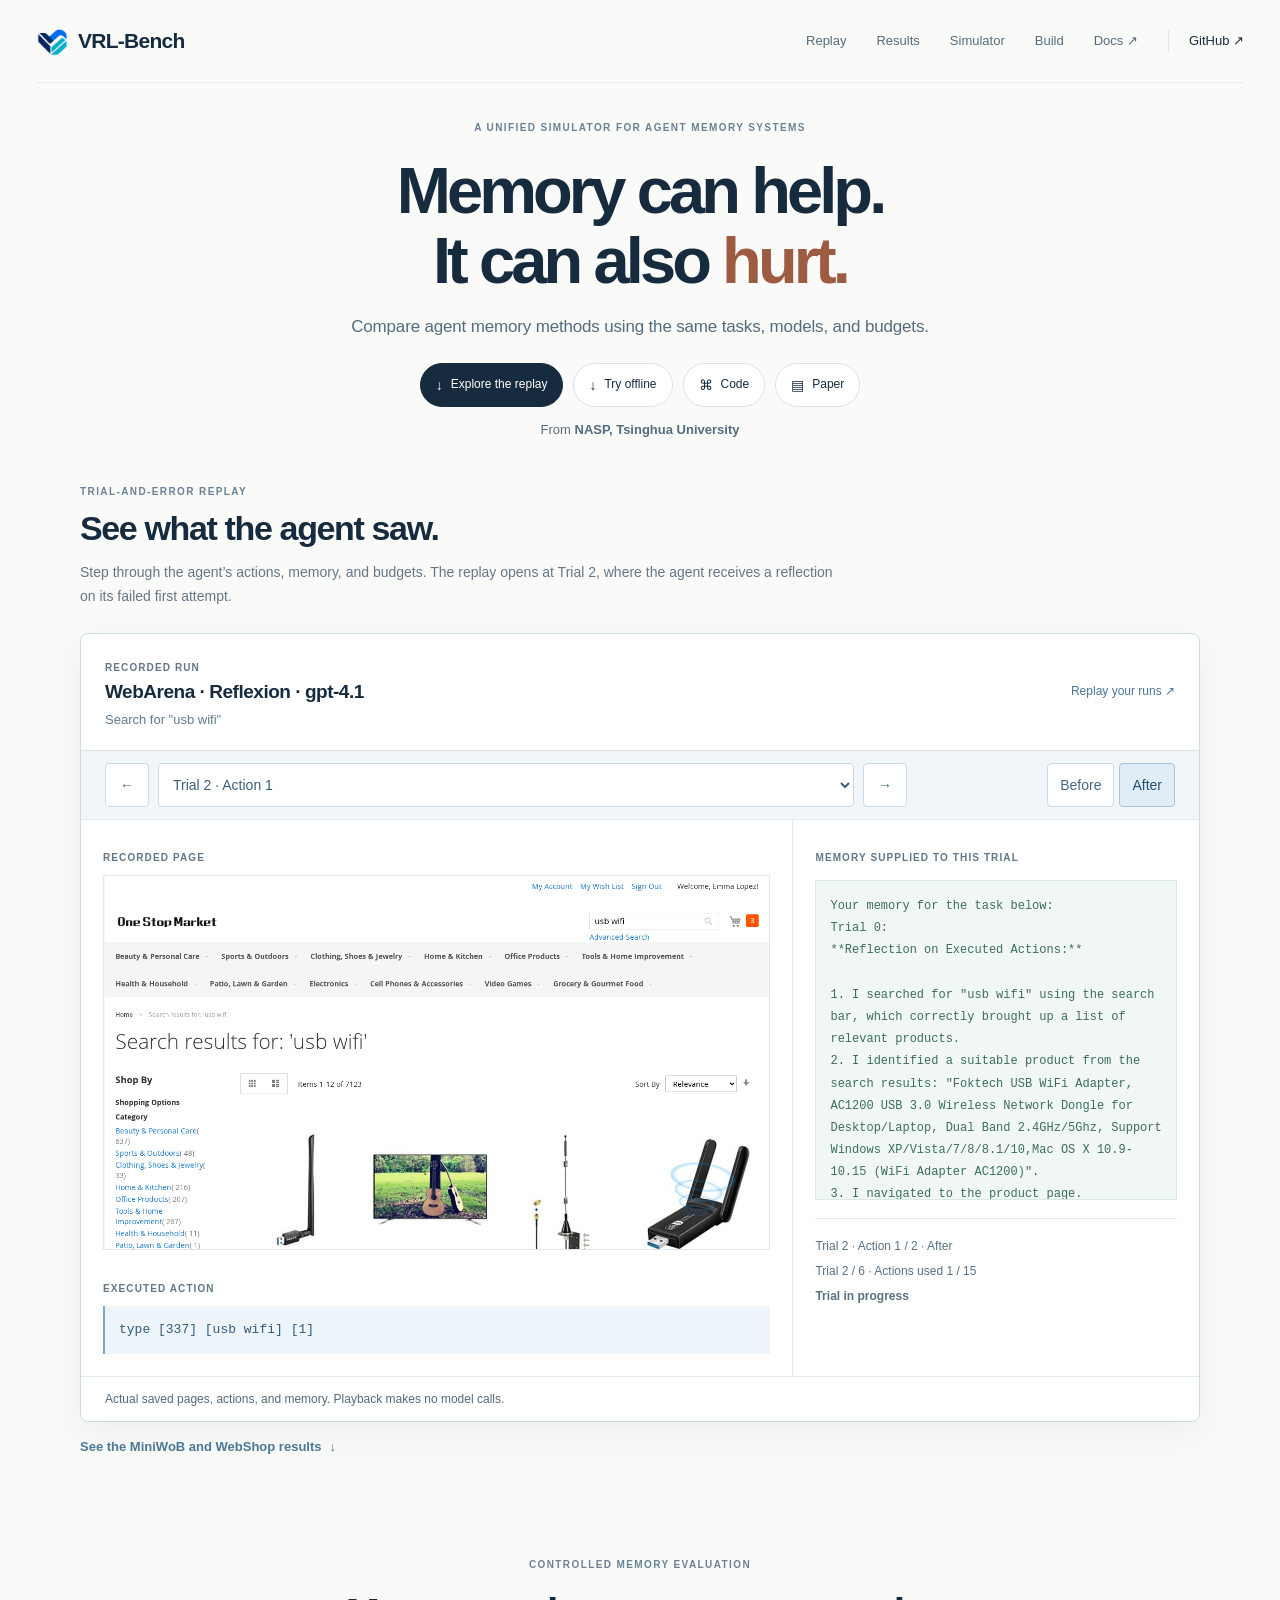
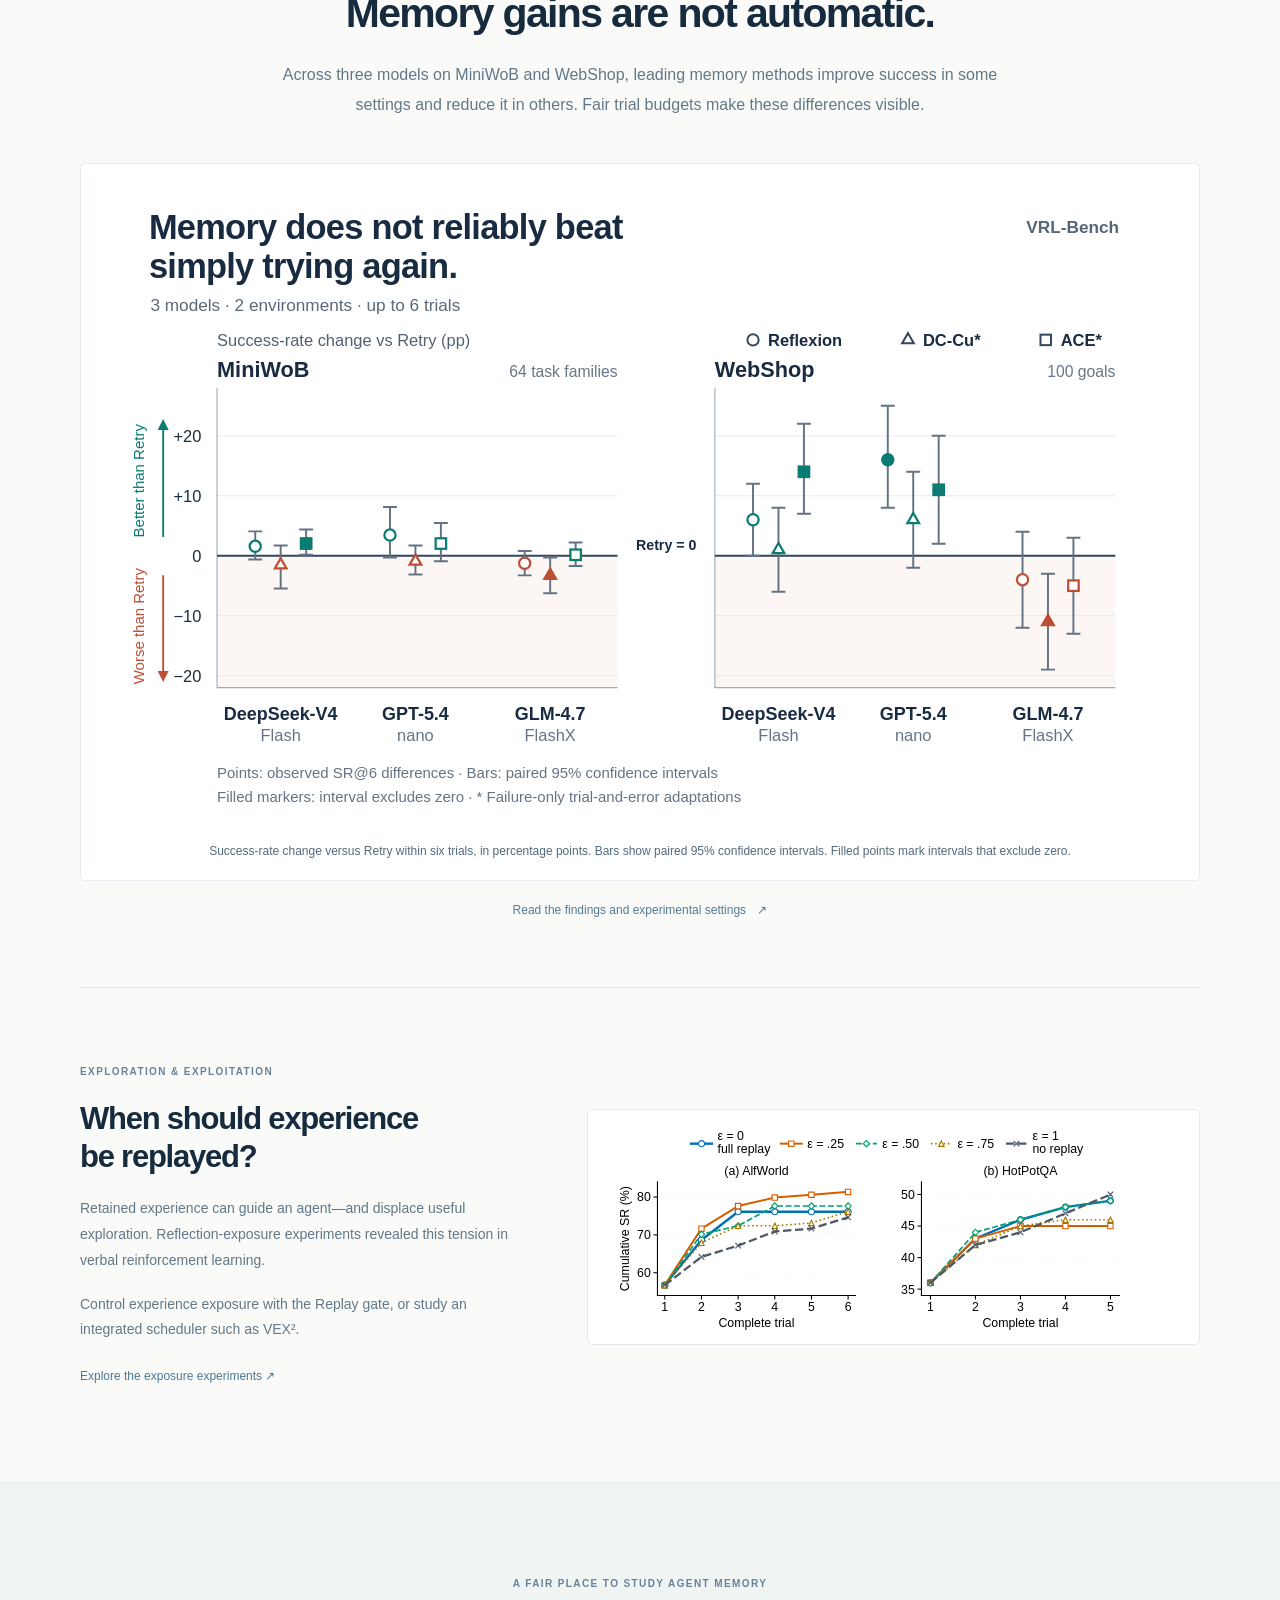
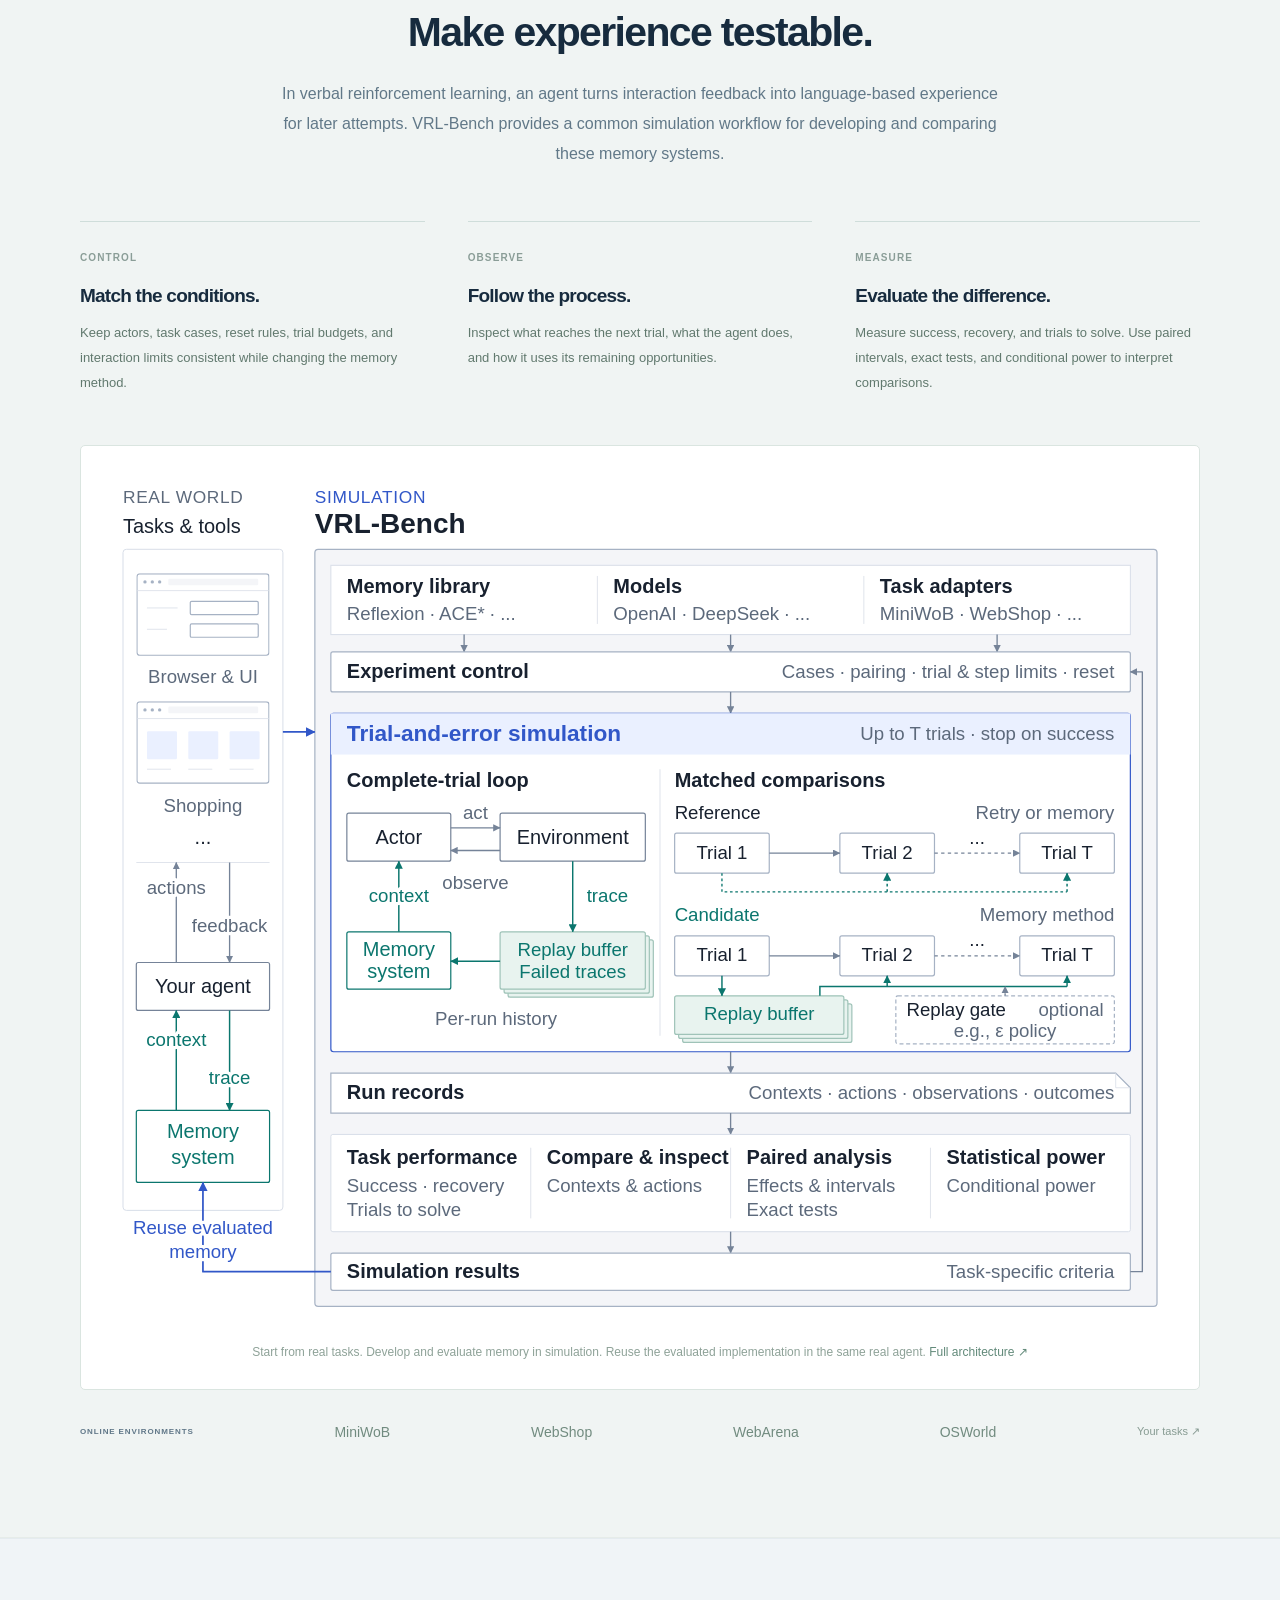
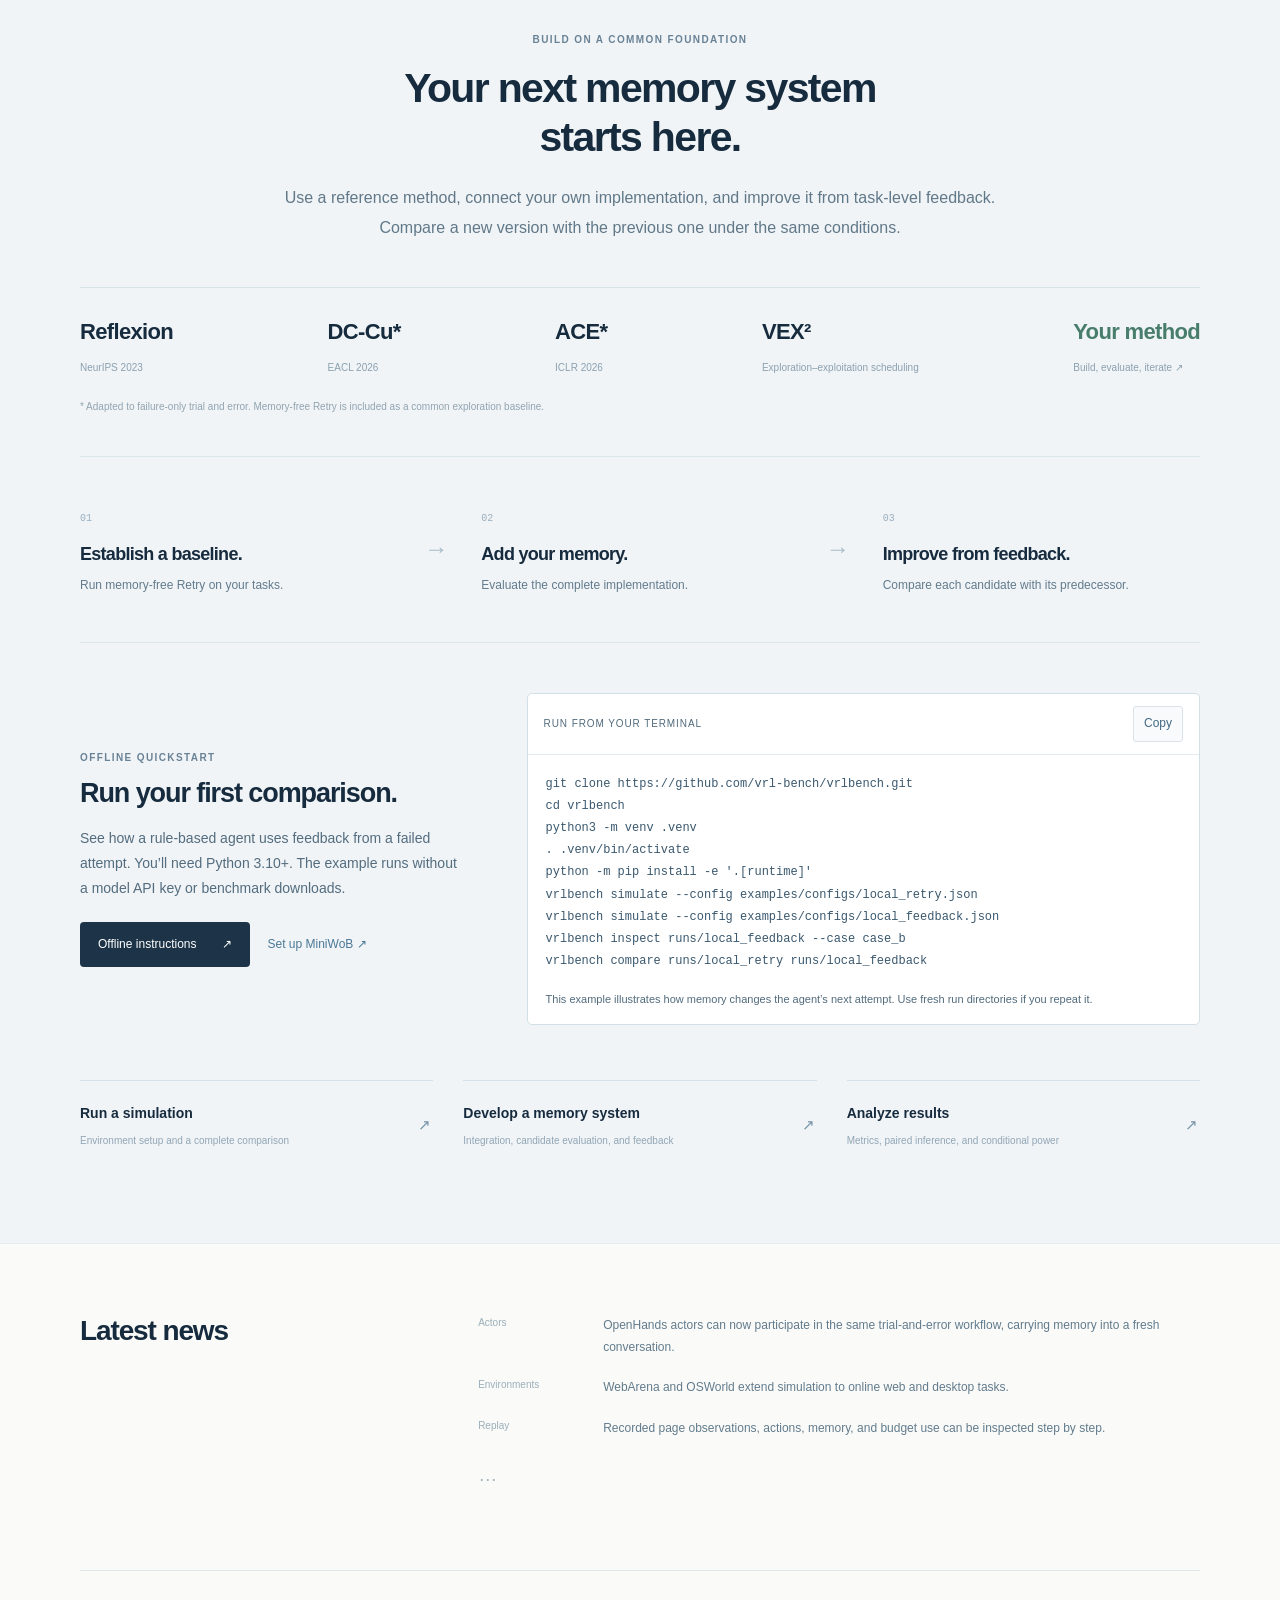
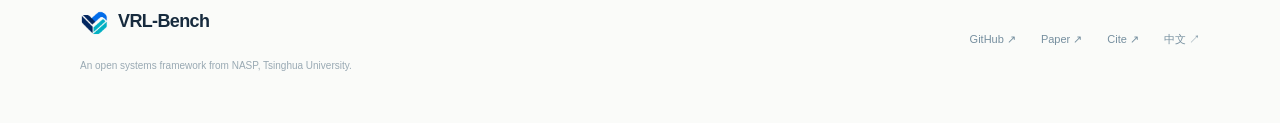
==== commit d63dcc0d: "pages: refine mobile replay and quickstart" ====
--- a/website/index.html
+++ b/website/index.html
@@ -8,6 +8,7 @@
   <title>VRL-Bench — A Unified Simulator for Agent Memory Systems</title>
   <link rel="icon" href="assets/mark.png">
   <link rel="stylesheet" href="styles.css">
+  <script src="analytics.js" defer></script>
   <script src="assets/replay-data.js" defer></script>
   <script src="app.js" defer></script>
   <script src="recorded-viewer.js" defer></script>
@@ -16,31 +17,82 @@
   <a class="skip-link" href="#main">Skip to content</a>
   <header class="site-header">
     <a class="brand" href="#" aria-label="VRL-Bench home"><img src="assets/mark.png" width="32" height="32" alt=""><span>VRL-Bench</span></a>
-    <nav aria-label="Main navigation"><a href="#inspect">Replay</a><a href="#simulator">Simulator</a><a href="#build">Build</a><a href="https://github.com/vrl-bench/vrlbench/blob/main/docs/QUICKSTART.md">Docs ↗</a><a class="nav-github" href="https://github.com/vrl-bench/vrlbench">GitHub ↗</a></nav>
+    <nav aria-label="Main navigation">
+      <a href="#inspect">Replay</a>
+      <a class="nav-results" href="#findings">Results</a>
+      <a class="nav-simulator" href="#simulator">Simulator</a>
+      <a href="#build">Build</a>
+      <a href="https://github.com/vrl-bench/vrlbench/blob/main/docs/QUICKSTART.md">Docs ↗</a>
+      <a class="nav-github" href="https://github.com/vrl-bench/vrlbench">GitHub ↗</a>
+    </nav>
   </header>
 
   <main id="main">
     <section class="hero wrap">
       <p class="eyebrow">A UNIFIED SIMULATOR FOR AGENT MEMORY SYSTEMS</p>
       <h1>Memory can help.<br>It can also <span>hurt.</span></h1>
-      <p class="hero-lead">Does experience make your agent better?<br> VRL-Bench lets you find out through fair trial-and-error simulation.</p>
-      <div class="resource-links"><a href="https://github.com/vrl-bench/vrlbench"><span aria-hidden="true">⌘</span> Code</a><a href="https://github.com/vrl-bench/vrlbench/blob/main/docs/QUICKSTART.md#use-miniwob"><span aria-hidden="true">↗</span> Get started</a><a href="https://arxiv.org/abs/2609.12404"><span aria-hidden="true">▤</span> Paper</a><a class="resource-active" href="#inspect"><span aria-hidden="true">↓</span> Explore the replay</a></div>
+      <p class="hero-lead">Compare agent memory methods using the same tasks, models, and budgets.</p>
+      <div class="resource-links">
+        <div class="resource-group">
+          <a class="resource-active" href="#inspect"><span aria-hidden="true">↓</span> Explore the replay</a>
+          <a href="#get-started"><span aria-hidden="true">↓</span> Try offline</a>
+        </div>
+        <div class="resource-group">
+          <a href="https://github.com/vrl-bench/vrlbench"><span aria-hidden="true">⌘</span> Code</a>
+          <a href="https://arxiv.org/abs/2609.12404"><span aria-hidden="true">▤</span> Paper</a>
+        </div>
+      </div>
+      <p class="hero-origin">From <strong>NASP, Tsinghua University</strong></p>
     </section>
 
     <section class="replay-section wrap" id="inspect" aria-labelledby="replay-heading">
       <span class="anchor-alias" id="comparison" aria-hidden="true"></span>
-      <div class="replay-heading"><p class="eyebrow">TRIAL-AND-ERROR REPLAY</p><h2 id="replay-heading">See what the agent saw.</h2><p>Step through its actions alongside the memory it received and the trial and action budgets.</p></div>
+      <div class="replay-heading">
+        <p class="eyebrow">TRIAL-AND-ERROR REPLAY</p>
+        <h2 id="replay-heading">See what the agent saw.</h2>
+        <p>Step through the agent’s actions, memory, and budgets. The replay opens at Trial 2, where the agent receives a reflection on its failed first attempt.</p>
+      </div>
       <div class="recorded-replay" id="recorded-replay" aria-labelledby="run-title">
         <div class="run-header"><div><p class="small-label">RECORDED RUN</p><h3 id="run-title">WebArena · Reflexion · GPT-4.1</h3><p id="run-task"></p></div><a class="text-link" href="https://github.com/vrl-bench/vrlbench/blob/main/docs/QUICKSTART.md#inspect-and-compare">Replay your runs ↗</a></div>
-        <div class="run-control"><button id="run-prev" aria-label="Previous recorded action">←</button><label for="run-position" class="visually-hidden">Recorded position</label><select id="run-position"></select><button id="run-next" aria-label="Next recorded action">→</button><div class="phase-buttons"><button id="run-before" aria-pressed="false">Before</button><button id="run-after" aria-pressed="true">After</button></div></div>
+        <div class="run-control">
+          <div class="run-step-control">
+            <button id="run-prev" aria-label="Previous recorded action">←</button>
+            <label for="run-position" class="visually-hidden">Recorded position</label>
+            <select id="run-position"></select>
+            <button id="run-next" aria-label="Next recorded action">→</button>
+          </div>
+          <div class="phase-buttons" role="group" aria-label="Page snapshot timing">
+            <button id="run-before" aria-pressed="false">Before</button>
+            <button id="run-after" aria-pressed="true">After</button>
+          </div>
+        </div>
         <div class="run-workspace"><div class="run-page"><span class="small-label">RECORDED PAGE</span><img id="run-image" alt="Native page snapshot at the selected replay position"><span class="small-label">EXECUTED ACTION</span><code id="run-action"></code></div><aside><span class="small-label">MEMORY SUPPLIED TO THIS TRIAL</span><pre id="run-memory"></pre><div class="run-state"><p id="run-progress"></p><p id="run-budget"></p><p id="run-outcome" aria-live="polite"></p></div></aside></div>
         <p class="run-note">Actual saved pages, actions, and memory. Playback makes no model calls.</p>
       </div>
+      <a class="replay-results text-link" href="#findings">See the MiniWoB and WebShop results <span aria-hidden="true">↓</span></a>
     </section>
 
     <section class="section finding-section wrap" id="findings">
       <div class="section-title"><p class="eyebrow">CONTROLLED MEMORY EVALUATION</p><h2>Memory gains are not automatic.</h2><p>Across three models on MiniWoB and WebShop, leading memory methods improve success in some settings and reduce it in others. Fair trial budgets make these differences visible.</p></div>
-      <figure class="effects-figure"><a href="assets/memory-effects.svg" aria-label="Open the full-size comparison figure"><img src="assets/memory-effects.svg" alt="All eighteen success-rate changes versus memory-free Retry for Reflexion, DC-Cu* and ACE*, across three models on MiniWoB and WebShop. Positive and negative changes appear, with paired 95 percent confidence intervals." loading="lazy"></a><figcaption>Success-rate change versus Retry within six trials, in percentage points. Bars: paired 95% confidence intervals. Filled points: intervals excluding zero.</figcaption></figure>
+      <figure class="effects-figure">
+        <a class="effects-full" href="assets/memory-effects.svg" aria-label="Open the full-size comparison figure"><img src="assets/memory-effects.svg" alt="All eighteen success-rate changes versus memory-free Retry for Reflexion, DC-Cu* and ACE*, across three models on MiniWoB and WebShop. Positive and negative changes appear, with paired 95 percent confidence intervals." loading="lazy"></a>
+        <div class="effects-stacked">
+          <ul class="effects-legend" aria-label="Methods">
+            <li><span aria-hidden="true">○</span> Reflexion</li>
+            <li><span aria-hidden="true">△</span> DC-Cu*</li>
+            <li><span aria-hidden="true">□</span> ACE*</li>
+          </ul>
+          <div class="effects-panel">
+            <img class="effects-axis" src="assets/memory-effects.svg#panel-axis" alt="" width="54" height="523" loading="lazy">
+            <img src="assets/memory-effects.svg#miniwob-panel" alt="MiniWoB. Nine success-rate changes versus Retry with paired 95 percent confidence intervals. Estimates cluster near zero across the three models." width="543" height="523" loading="lazy">
+          </div>
+          <div class="effects-panel">
+            <img class="effects-axis" src="assets/memory-effects.svg#panel-axis" alt="" width="54" height="523" loading="lazy">
+            <img src="assets/memory-effects.svg#webshop-panel" alt="WebShop. Nine success-rate changes versus Retry with paired 95 percent confidence intervals. Positive and negative effects appear across the three models." width="543" height="523" loading="lazy">
+          </div>
+        </div>
+        <figcaption>Success-rate change versus Retry within six trials, in percentage points. Bars show paired 95% confidence intervals. Filled points mark intervals that exclude zero. <span class="effects-mobile-note">Above zero favors memory. An asterisk marks a failure-only adaptation. <a href="assets/memory-effects.svg">Open full-size comparison ↗</a></span></figcaption>
+      </figure>
       <p class="research-link"><a href="https://github.com/vrl-bench/vrlbench/blob/main/docs/RESEARCH.md">Read the findings and experimental settings <span aria-hidden="true">↗</span></a></p>
       <div class="exposure-section"><div><p class="eyebrow">EXPLORATION & EXPLOITATION</p><h3>When should experience<br>be replayed?</h3><p>Retained experience can guide an agent—and displace useful exploration. Reflection-exposure experiments revealed this tension in verbal reinforcement learning.</p><p>Control experience exposure with the Replay gate, or study an integrated scheduler such as VEX².</p><a class="text-link" href="https://github.com/vrl-bench/vrlbench/blob/main/docs/RESEARCH.md#experience-exposure-creates-an-explorationexploitation-decision">Explore the exposure experiments ↗</a></div><a class="exposure-figure" href="assets/reflection-exposure.svg" aria-label="Open reflection exposure experiment figure"><img src="assets/reflection-exposure.svg" alt="Fixed reflection exposure experiments on AlfWorld and HotPotQA show that more replay does not always yield greater success." loading="lazy"></a></div>
     </section>
@@ -57,10 +109,30 @@
       <div class="method-library"><a href="https://github.com/vrl-bench/vrlbench/blob/main/docs/DEVELOPMENT.md#reference-implementations">Reflexion <small>NeurIPS 2023</small></a><a href="https://github.com/vrl-bench/vrlbench/blob/main/docs/DEVELOPMENT.md#reference-implementations">DC-Cu* <small>EACL 2026</small></a><a href="https://github.com/vrl-bench/vrlbench/blob/main/docs/DEVELOPMENT.md#reference-implementations">ACE* <small>ICLR 2026</small></a><a href="https://github.com/vrl-bench/vrlbench/blob/main/docs/DEVELOPMENT.md#reference-implementations">VEX² <small>Exploration–exploitation scheduling</small></a><a class="your-method" href="https://github.com/vrl-bench/vrlbench/blob/main/docs/DEVELOPMENT.md">Your method <small>Build, evaluate, iterate ↗</small></a></div>
       <p class="adaptation-note">* Adapted to failure-only trial and error. Memory-free Retry is included as a common exploration baseline.</p>
       <div class="build-flow"><div><span>01</span><h3>Establish a baseline.</h3><p>Run memory-free Retry on your tasks.</p></div><span class="flow-arrow" aria-hidden="true">→</span><div><span>02</span><h3>Add your memory.</h3><p>Evaluate the complete implementation.</p></div><span class="flow-arrow" aria-hidden="true">→</span><div><span>03</span><h3>Improve from feedback.</h3><p>Compare each candidate with its predecessor.</p></div></div>
-      <div class="start-block"><div><h3>Run. Inspect. Compare.</h3><p>Start with a real MiniWoB browser task. The example configurations save page snapshots for replay; use the same workflow with other prepared environments.</p><a class="button dark-button" href="https://github.com/vrl-bench/vrlbench/blob/main/docs/QUICKSTART.md#use-miniwob">Get started <span aria-hidden="true">↗</span></a></div><div class="command-block"><div class="command-header"><span>AFTER ENVIRONMENT AND MODEL SETUP</span><button id="copy-command">Copy</button></div><pre><code id="example-command">vrlbench simulate --config examples/configs/miniwob_retry.json
-vrlbench simulate --config examples/configs/miniwob_reflexion.json
-vrlbench replay runs/miniwob_retry runs/miniwob_reflexion
-vrlbench compare runs/miniwob_retry runs/miniwob_reflexion</code></pre><p>Simulations call your configured model. Saved-run replay makes no model calls.</p></div></div>
+      <div class="start-block" id="get-started">
+        <div class="start-intro">
+          <p class="eyebrow">OFFLINE QUICKSTART</p>
+          <h3>Run your first comparison.</h3>
+          <p class="start-copy">See how a rule-based agent uses feedback from a failed attempt. You’ll need Python 3.10+. The example runs without a model API key or benchmark downloads.</p>
+          <div class="start-links">
+            <a class="button dark-button" href="https://github.com/vrl-bench/vrlbench/blob/main/docs/QUICKSTART.md#local-interface-check">Offline instructions <span aria-hidden="true">↗</span></a>
+            <a class="text-link" href="https://github.com/vrl-bench/vrlbench/blob/main/docs/QUICKSTART.md#use-miniwob">Set up MiniWoB ↗</a>
+          </div>
+        </div>
+        <div class="command-block">
+          <div class="command-header"><span>RUN FROM YOUR TERMINAL</span><button id="copy-command">Copy</button></div>
+          <pre><code id="example-command">git clone https://github.com/vrl-bench/vrlbench.git
+cd vrlbench
+python3 -m venv .venv
+. .venv/bin/activate
+python -m pip install -e '.[runtime]'
+vrlbench simulate --config examples/configs/local_retry.json
+vrlbench simulate --config examples/configs/local_feedback.json
+vrlbench inspect runs/local_feedback --case case_b
+vrlbench compare runs/local_retry runs/local_feedback</code></pre>
+          <p>This example illustrates how memory changes the agent’s next attempt. Use fresh run directories if you repeat it.</p>
+        </div>
+      </div>
       <div class="doc-links"><a href="https://github.com/vrl-bench/vrlbench/blob/main/docs/QUICKSTART.md"><span>Run a simulation</span><small>Environment setup and a complete comparison</small><b aria-hidden="true">↗</b></a><a href="https://github.com/vrl-bench/vrlbench/blob/main/docs/DEVELOPMENT.md"><span>Develop a memory system</span><small>Integration, candidate evaluation, and feedback</small><b aria-hidden="true">↗</b></a><a href="https://github.com/vrl-bench/vrlbench/blob/main/docs/STATISTICS.md"><span>Analyze results</span><small>Metrics, paired inference, and conditional power</small><b aria-hidden="true">↗</b></a></div>
     </div></section>
 
--- a/website/styles.css
+++ b/website/styles.css
@@ -29,21 +29,24 @@
 .site-header { max-width: 1320px; width: calc(100% - 72px); height: 83px; margin: auto; display: flex; justify-content: space-between; align-items: center; gap: 35px; border-bottom: 1px solid #e8edec; }
 .brand { display: inline-flex; align-items: center; gap: 10px; font-size: 21px; letter-spacing: -.035em; font-weight: 650; white-space: nowrap; }
 .brand img { width: 32px; height: 32px; object-fit: contain; }
-.site-header nav { display: flex; gap: 30px; align-items: center; font-size: 13px; color: #6e7f8d; }
+.site-header nav { display: flex; gap: 30px; align-items: center; font-size: 13px; color: #536c7e; }
+.site-header nav a { white-space: nowrap; }
 .site-header nav a:hover { color: var(--ink); }
 .nav-github { color: var(--ink); padding-left: 20px; border-left: 1px solid var(--line); }
 .eyebrow { color: #698296; font-size: 10px; line-height: 1.6; letter-spacing: .14em; font-weight: 650; margin: 0 0 20px; }
 .hero { text-align: center; padding: 37px 0 31px; }
 .hero h1 { font-size: clamp(46px, 5.1vw, 65px); letter-spacing: -.06em; line-height: 1.07; font-weight: 570; }
 .hero h1 span { color: #9d5b42; }
-.hero-lead { max-width: 760px; margin: 18px auto 21px; font-size: 17px; line-height: 1.8; color: #657889; letter-spacing: -.01em; }
-.resource-links { display: flex; justify-content: center; flex-wrap: wrap; gap: 10px; }
-.resource-links a { border: 1px solid #dbe2e6; border-radius: 24px; padding: 8px 15px; font-size: 12px; background: #fff; display: inline-flex; gap: 9px; align-items: center; }
+.hero-lead { max-width: 740px; margin: 18px auto 21px; font-size: 17px; line-height: 1.7; color: #536c7e; letter-spacing: -.01em; }
+.resource-links, .resource-group { display: flex; justify-content: center; flex-wrap: wrap; gap: 10px; }
+.resource-links a { border: 1px solid #dbe2e6; border-radius: 24px; padding: 8px 15px; min-height: 44px; font-size: 12px; background: #fff; display: inline-flex; gap: 8px; align-items: center; }
 .resource-links a:hover { border-color: #a7becd; background: #f0f5f7; }
 .resource-links .resource-active { background: var(--ink); border-color: var(--ink); color: #fff; }
 .resource-links .resource-active:hover { background: #24425b; }
 .resource-links span { font-size: 14px; }
-.small-label { display: inline-block; font-size: 9px; letter-spacing: .11em; font-weight: 650; line-height: 1.6; color: #8397a5; }
+.hero-origin { margin: 13px 0 0; color: #536c7e; font-size: 13px; line-height: 1.6; }
+.hero-origin strong { font-weight: 600; }
+.small-label { display: inline-block; font-size: 10px; letter-spacing: .11em; font-weight: 650; line-height: 1.6; color: #607788; }
 .section { padding: 93px 0; }
 .section-title { text-align: center; max-width: 780px; margin: 0 auto 43px; }
 .section-title .eyebrow { margin-bottom: 16px; }
@@ -51,7 +54,9 @@
 .finding-section { margin-top: 4px; }
 .effects-figure { margin: 0 auto; background: #fff; border: 1px solid #e6ebed; border-radius: 5px; padding: 29px 35px 19px; }
 .effects-figure img { width: 100%; }
-figcaption { color: #90a1ae; font-size: 10px; line-height: 1.8; }
+.effects-full { display: block; }
+.effects-stacked, .effects-mobile-note { display: none; }
+figcaption { color: #526b7c; font-size: 12px; line-height: 1.65; }
 .effects-figure figcaption { text-align: center; margin-top: 18px; }
 .research-link { text-align: center; font-size: 12px; color: #517a96; margin: 19px 0 0; }
 .research-link a span { margin-left: 8px; }
@@ -88,15 +93,18 @@
 .build-flow h3 { font-size: 18px; margin: 14px 0 10px; }
 .build-flow p { margin: 0; color: #859ba9; font-size: 12px; line-height: 1.8; }
 .flow-arrow { align-self: center; color: #a8bcc9; font-size: 24px; }
-.start-block { display: grid; grid-template-columns: .75fr 1.5fr; gap: 65px; align-items: center; margin-top: 50px; }
+.start-block { display: grid; grid-template-columns: minmax(0, .85fr) minmax(0, 1.5fr); gap: 65px; align-items: center; margin-top: 50px; }
+.start-intro .eyebrow { margin-bottom: 12px; }
 .start-block h3 { font-size: 27px; }
-.start-block > div > p { font-size: 13px; color: #8299aa; line-height: 1.85; margin: 17px 0 22px; }
+.start-copy { font-size: 14px; color: #536c7e; line-height: 1.8; margin: 16px 0 21px; }
+.start-links { display: flex; align-items: center; flex-wrap: wrap; gap: 10px 18px; }
+.start-links .text-link { padding-block: 9px; }
 .command-block { border: 1px solid #d3dfe7; background: #fff; border-radius: 5px; overflow: hidden; }
 .command-header { display: flex; align-items: center; justify-content: space-between; gap: 15px; padding: 12px 16px; border-bottom: 1px solid #e4ebf0; }
-.command-header > span { font-size: 8px; letter-spacing: .09em; color: #94a8b6; }
-.command-header button { border: 1px solid #d9e3e9; border-radius: 3px; background: #f8fafc; font-size: 10px; padding: 3px 8px; color: #6c8ca2; }
-.command-block pre { margin: 0; padding: 19px 18px; overflow-x: auto; color: #496a81; font: 11px/2 var(--mono); }
-.command-block > p { font-size: 9px !important; color: #99aebc !important; padding: 0 18px 13px; margin: 0 !important; }
+.command-header > span { font-size: 10px; letter-spacing: .09em; color: #526b7c; }
+.command-header button { border: 1px solid #d9e3e9; border-radius: 3px; background: #f8fafc; font-size: 12px; min-height: 36px; padding: 4px 10px; color: #426982; }
+.command-block pre { margin: 0; padding: 18px; overflow-x: auto; color: #3a586e; font: 12px/1.85 var(--mono); }
+.command-block > p { font-size: 11px; color: #526b7c; padding: 0 18px 14px; margin: 0; }
 .doc-links { display: grid; grid-template-columns: repeat(3,1fr); gap: 30px; margin-top: 55px; }
 .doc-links a { border-top: 1px solid #d5e1e9; padding-top: 20px; display: grid; grid-template-columns: 1fr 15px; gap: 7px 12px; }
 .doc-links span { font-size: 14px; font-weight: 550; }
@@ -119,7 +127,9 @@
 .replay-heading { margin-bottom: 24px; }
 .replay-heading .eyebrow { margin-bottom: 8px; }
 .replay-heading h2 { font-size: clamp(27px, 3vw, 34px); }
-.replay-heading > p:last-child { font-size: 14px; color: var(--muted); margin: 12px 0 0; }
+.replay-heading > p:last-child { max-width: 760px; font-size: 14px; color: var(--muted); margin: 12px 0 0; }
+.replay-results { display: inline-flex; align-items: center; gap: 8px; margin-top: 14px; font-size: 13px; font-weight: 600; }
+.replay-results:hover { text-decoration: underline; text-underline-offset: 3px; }
 .recorded-replay { background: #fff; border: 1px solid #cddce3; border-radius: 8px; overflow: hidden; box-shadow: 0 12px 36px #243e5010; }
 .run-header { display: flex; gap: 20px; justify-content: space-between; align-items: center; padding: 18px 24px; border-bottom: 1px solid #e2e9ed; }
 .run-header .small-label { margin-bottom: 5px; }
@@ -127,8 +137,9 @@
 .run-header #run-task { font-size: 13px; color: #617b8c; margin: 6px 0 0; }
 .run-header > a { white-space: nowrap; }
 .run-control { display: flex; align-items: center; gap: 9px; padding: 12px 24px; background: #f2f6f8; border-bottom: 1px solid #e2eaef; }
-.run-control button { border: 1px solid #cbdbe5; background: #fff; color: #426982; min-width: 42px; min-height: 39px; border-radius: 4px; font-size: 14px; }
-#run-position { flex: 1; min-width: 0; padding: 8px 10px; max-width: 700px; min-height: 39px; font-size: 14px; border: 1px solid #cbdbe5; border-radius: 4px; color: #3b607a; background: #fff; }
+.run-step-control { display: grid; grid-template-columns: auto minmax(0, 1fr) auto; gap: 9px; flex: 1; min-width: 0; max-width: 802px; }
+.run-control button { border: 1px solid #cbdbe5; background: #fff; color: #426982; min-width: 44px; min-height: 44px; border-radius: 4px; font-size: 14px; }
+#run-position { width: 100%; min-width: 0; padding: 8px 10px; min-height: 44px; font-size: 14px; border: 1px solid #cbdbe5; border-radius: 4px; color: #3b607a; background: #fff; }
 .phase-buttons { display: flex; margin-left: auto; gap: 5px; }
 .phase-buttons button { padding: 5px 12px; }
 .phase-buttons button[aria-pressed="true"] { color: #204f74; background: #e1edf6; border-color: #a8c3d7; }
@@ -144,9 +155,9 @@
 #run-outcome { font-weight: 600; }
 #run-outcome[data-status="success"] { color: #267758; }
 #run-outcome[data-status="failure"] { color: #985735; }
-.run-note, .run-image-notice { font-size: 11px; color: #718896; line-height: 1.8; }
+.run-note, .run-image-notice { font-size: 12px; color: #526b7c; line-height: 1.7; }
 .run-note { padding: 12px 24px; margin: 0; border-top: 1px solid #e2ebf0; }
-.section-title > p:not(.eyebrow), .exposure-section p:not(.eyebrow), .start-block > div > p { color: #617888; }
+.section-title > p:not(.eyebrow), .exposure-section p:not(.eyebrow) { color: #617888; }
 .principles p { color: #61796e; }
 .build-flow p, .news-section li > a { color: #627b8c; }
 @media (max-width: 1000px) {
@@ -154,13 +165,14 @@
   .method-library { gap: 22px; }
   .method-library > a { font-size: 20px; }
   .start-block { gap: 40px; }
-  .command-block pre { font-size: 10px; }
+  .command-block pre { font-size: 11px; }
 }
 @media (max-width: 760px) {
   .wrap { width: calc(100% - 42px); }
-  .site-header { width: calc(100% - 42px); height: 72px; }
-  .site-header nav { gap: 20px; font-size: 12px; }
-  .site-header nav a:nth-child(2) { display: none; }
+  .site-header { width: calc(100% - 42px); height: 72px; gap: 18px; }
+  .site-header nav { gap: 14px; font-size: 12px; }
+  .site-header .nav-simulator { display: none; }
+  .nav-github { padding-left: 12px; }
   .brand { font-size: 19px; }
   .hero { padding: 50px 0 35px; }
   .run-header { align-items: flex-start; }
@@ -187,29 +199,32 @@
   .run-workspace aside { border-left: 0; border-top: 1px solid #e2ebf0; }
   #run-memory { max-height: 210px; }
 }
+@media (max-width: 620px) {
+  .run-control { flex-direction: column; align-items: stretch; padding: 10px 14px; }
+  .run-step-control { flex: initial; gap: 7px; }
+  .phase-buttons { margin-left: 0; }
+  .phase-buttons button { flex: 1; }
+}
 @media (max-width: 480px) {
   .wrap { width: calc(100% - 32px); }
   .site-header { width: calc(100% - 32px); height: 65px; gap: 20px; }
-  .site-header nav a:not(.nav-github) { display: none; }
+  .site-header nav a:not(.nav-results):not(.nav-github) { display: none; }
   .nav-github { border: 0; padding-left: 0; }
   .brand img { width: 29px; height: 29px; }
-  .hero { padding: 43px 0 29px; }
+  .hero { padding: 38px 0 25px; }
   .eyebrow { font-size: 8px; letter-spacing: .11em; }
-  .hero h1 { font-size: 49px; }
-  .hero-lead { font-size: 14px; margin-top: 22px; }
-  .hero-lead br { display: none; }
-  .resource-links { gap: 7px; }
-  .resource-links a { padding: 6px 11px; font-size: 10px; }
+  .hero h1 { font-size: clamp(37px, 12.5vw, 49px); }
+  .hero-lead { font-size: 14px; margin: 18px auto 17px; }
+  .resource-links { flex-direction: column; align-items: center; gap: 7px; }
+  .resource-group { gap: 7px; }
+  .resource-links a { padding: 6px 12px; }
   .resource-links span { font-size: 12px; }
-  .small-label { font-size: 8px; }
+  .hero-origin { font-size: 12px; }
   .section { padding: 55px 0; }
   h2 { font-size: 30px; }
   .section-title { margin-bottom: 29px; }
   .section-title > p:not(.eyebrow) { font-size: 13px; margin-top: 18px; }
-  .effects-figure { padding: 12px 8px; overflow: hidden; }
-  .effects-figure a { display: block; overflow-x: auto; }
-  .effects-figure img { min-width: 680px; max-width: none; }
-  figcaption, .effects-figure figcaption { font-size: 9px; text-align: left; }
+  figcaption { font-size: 9px; text-align: left; }
   .research-link { font-size: 11px; }
   .exposure-section h3 { font-size: 28px; }
   .exposure-section p:not(.eyebrow) { font-size: 13px; }
@@ -237,9 +252,7 @@
   .flow-arrow { display: none; }
   .start-block { margin-top: 34px; }
   .start-block h3 { font-size: 26px; }
-  .command-block pre { padding: 15px; font-size: 12px; }
-  .command-header > span { font-size: 7px; }
-  .command-block > p { font-size: 8px !important; line-height: 1.7; }
+  .command-block pre { padding: 15px; font-size: 12px; white-space: pre-wrap; overflow-wrap: anywhere; }
   .doc-links { grid-template-columns: 1fr; gap: 20px; margin-top: 35px; }
   .doc-links small { font-size: 11px; }
   .news-section { padding-bottom: 37px; }
@@ -254,12 +267,22 @@
   .replay-heading { margin-bottom: 18px; }
   .replay-heading > p:last-child { font-size: 13px; }
   .run-header h3 { font-size: 17px; }
-  .run-control { flex-wrap: wrap; padding: 10px 14px; }
-  #run-position { max-width: calc(100% - 95px); font-size: 11px; }
-  .phase-buttons { margin-left: 0; }
   .run-page, .run-workspace aside { padding: 15px; }
   #run-action { font-size: 11px; }
   #run-memory { font-size: 12px; }
-  .run-note { padding: 11px 15px; font-size: 9px; }
+  .run-note { padding: 11px 15px; }
+}
+@media (max-width: 620px) {
+  .effects-figure { padding: 12px 8px; }
+  .effects-full { display: none; }
+  .effects-stacked { display: grid; gap: 12px; }
+  .effects-legend { display: flex; flex-wrap: wrap; justify-content: center; gap: 4px 15px; padding: 0; margin: 0; list-style: none; font-size: 12px; color: var(--muted); }
+  .effects-legend span { color: var(--ink); font-size: 15px; }
+  .effects-panel { display: grid; grid-template-columns: minmax(0, 54fr) minmax(0, 543fr); }
+  .effects-panel img { height: auto; aspect-ratio: 543 / 523; }
+  .effects-panel .effects-axis { aspect-ratio: 54 / 523; }
+  .effects-figure figcaption { margin: 13px 4px 0; font-size: 12px; line-height: 1.55; text-align: left; color: var(--muted); }
+  .effects-mobile-note { display: inline; }
+  .effects-mobile-note a { display: block; margin-top: 5px; color: var(--blue); text-decoration: underline; }
 }
 @media (prefers-reduced-motion: reduce) { html { scroll-behavior: auto; } }
